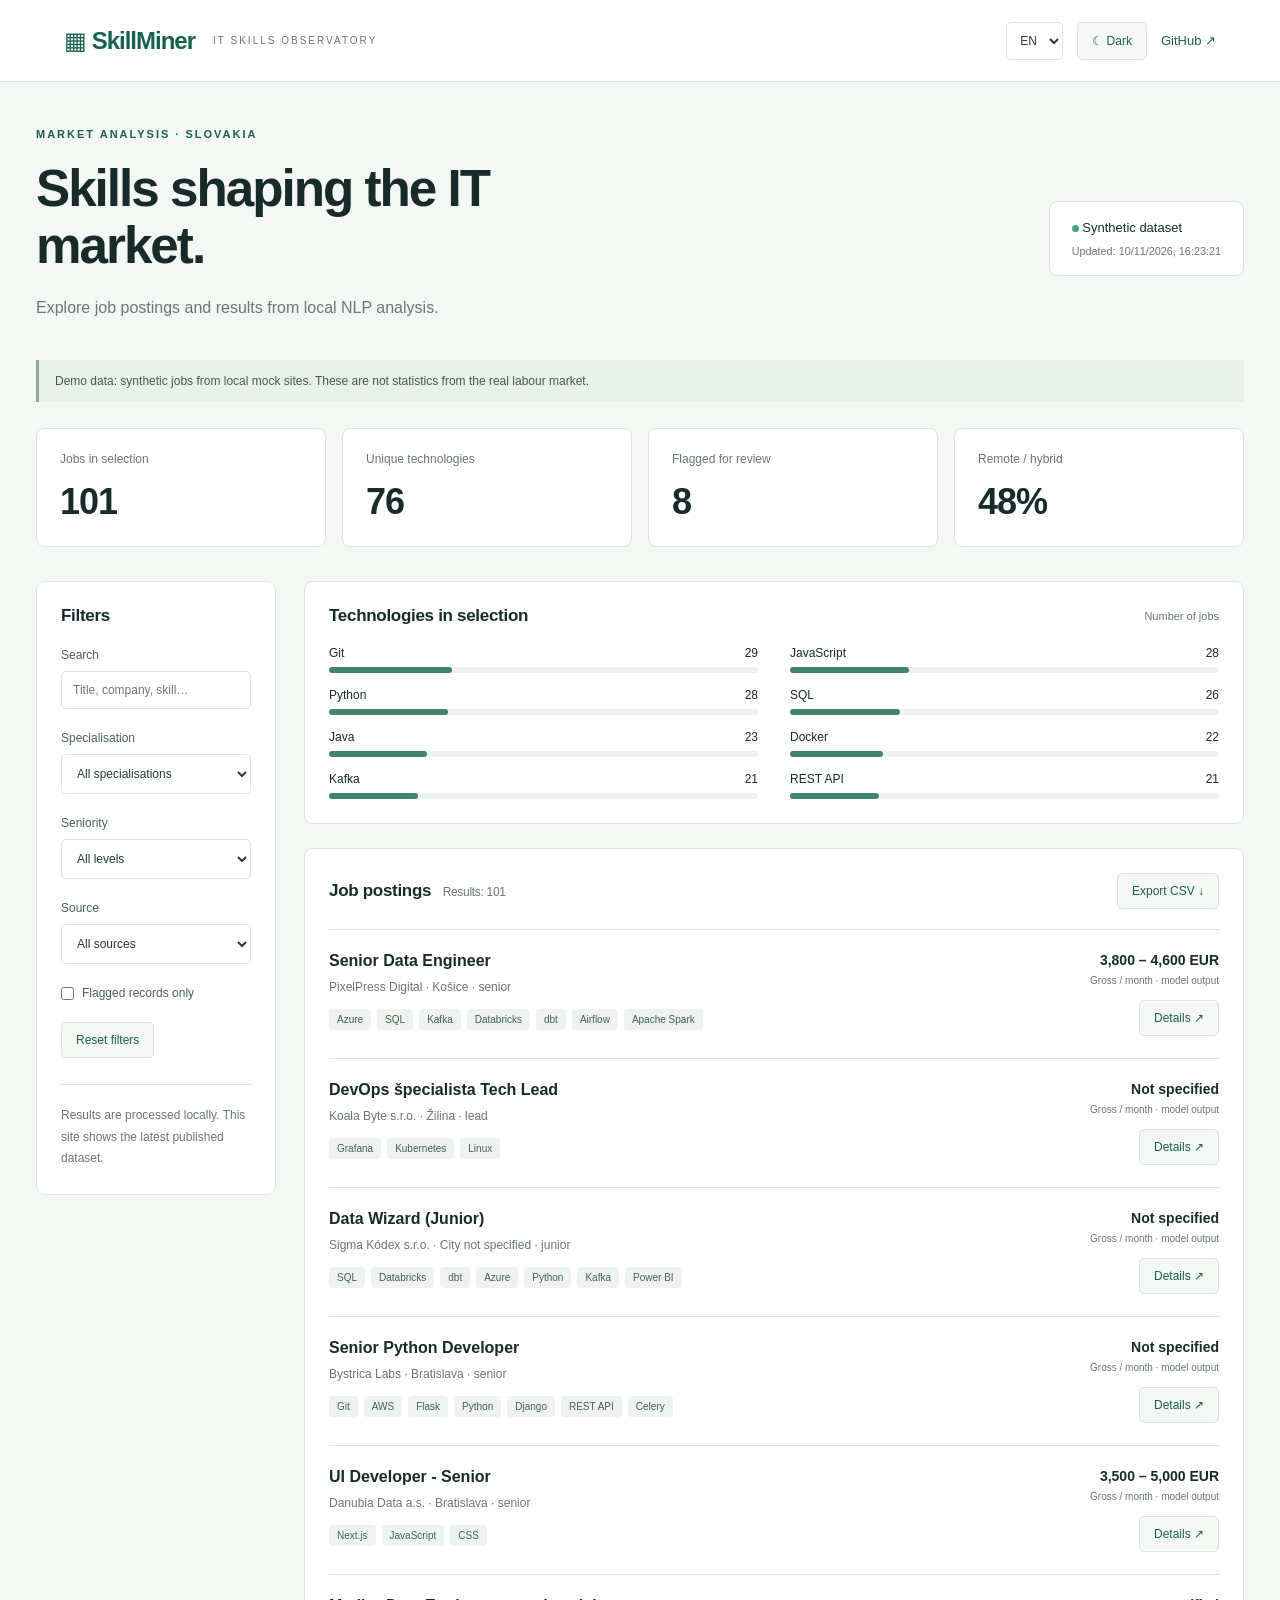
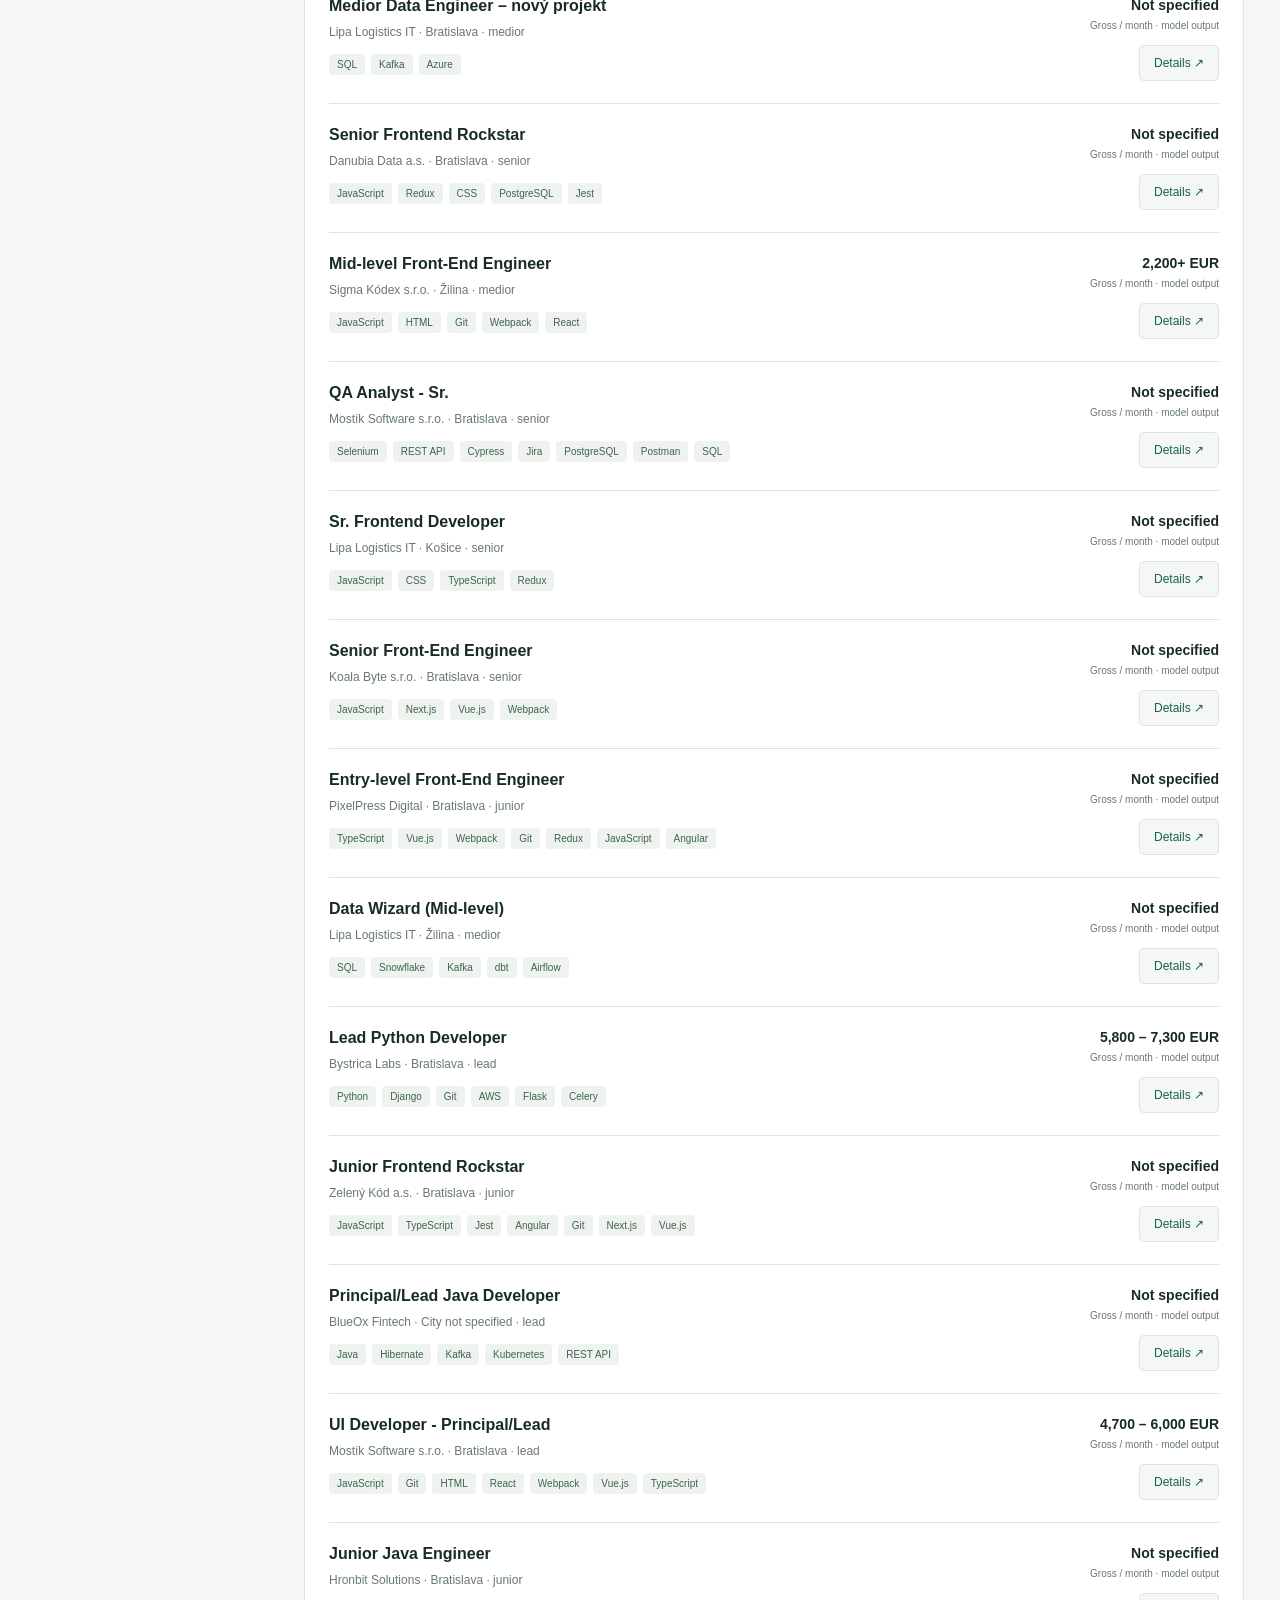
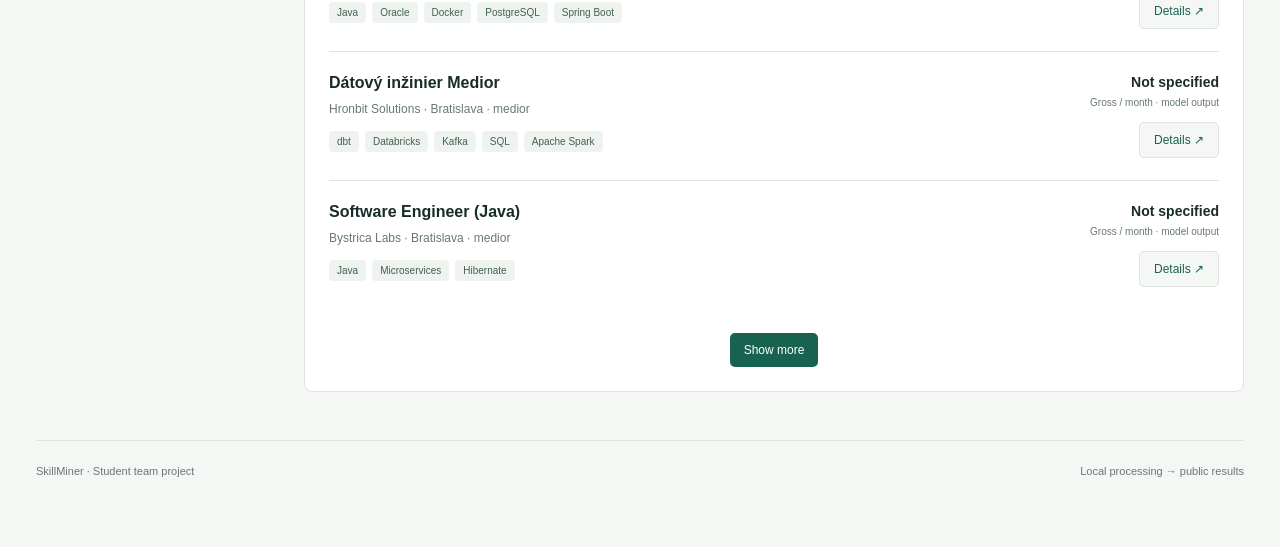
==== frontend/index.html @ 7f929994 "Add Slovak, English and Ukrainian UI, light/dark themes and English README" ====
<!doctype html><html lang="uk"><head><meta charset="utf-8"><meta name="viewport" content="width=device-width,initial-scale=1"><title>SkillMiner — огляд вакансій</title><script>try{const theme=localStorage.getItem('skillminer-theme');document.documentElement.dataset.theme=theme==='dark'||theme==='light'?theme:(matchMedia('(prefers-color-scheme: dark)').matches?'dark':'light');}catch{document.documentElement.dataset.theme=matchMedia('(prefers-color-scheme: dark)').matches?'dark':'light';}</script><link rel="stylesheet" href="style.css"></head><body>
<header><a class="brand" href="./">▦ SkillMiner</a><span>IT SKILLS OBSERVATORY</span><div class="toolbar"><label class="language-control"><span class="sr-only" data-i18n="language">Мова</span><select id="language"><option value="sk">SK</option><option value="en">EN</option><option value="uk">UA</option></select></label><button id="theme" class="secondary" type="button"></button><a href="https://github.com/Merl1nnnn/Timovy-Projekt">GitHub ↗</a></div></header>
<main><div class="eyebrow" data-i18n="eyebrow"></div><section class="intro"><div><h1 data-i18n="hero"></h1><p data-i18n="intro"></p></div><div class="stamp"><span class="dot"></span> <span id="dataset">Завантаження даних…</span><small id="updated"></small></div></section>
<div class="notice" id="notice">Демонстраційні дані: синтетичні вакансії з локальних мок-сайтів. Це не статистика реального ринку праці.</div>
<section class="metrics" aria-label="Показники" data-i18n-aria="metrics"><article><span data-i18n="count">Вакансії у вибірці</span><strong id="count">—</strong></article><article><span data-i18n="skills">Унікальні технології</span><strong id="skills">—</strong></article><article><span data-i18n="review">Позначено для перевірки</span><strong id="review">—</strong></article><article><span data-i18n="remote">Дистанційно / гібрид</span><strong id="remote">—</strong></article></section>
<section class="workspace"><aside><h2 data-i18n="filters">Фільтри</h2><label><span data-i18n="search">Пошук</span><input id="search" type="search" placeholder="Назва, компанія, навичка…" data-i18n-placeholder="searchPlaceholder"></label><label><span data-i18n="specialization">Спеціалізація</span><select id="specialization"><option value="" data-i18n="allSpecializations">Усі спеціалізації</option></select></label><label><span data-i18n="seniority">Рівень</span><select id="seniority"><option value="" data-i18n="allLevels">Усі рівні</option></select></label><label><span data-i18n="site">Джерело</span><select id="site"><option value="" data-i18n="allSources">Усі джерела</option></select></label><label class="check"><input id="doubtful" type="checkbox"> <span data-i18n="doubtful">Лише сумнівні</span></label><button id="reset" class="secondary" data-i18n="reset">Скинути фільтри</button><div class="aside-note" data-i18n="asideNote">Результати обробляються локально. На сайті показано останній опублікований набір.</div></aside><div><section class="ranking"><div class="section-title"><h2 data-i18n="technologiesSample">Технології у вибірці</h2><span data-i18n="jobCount">Кількість вакансій</span></div><div id="bars"></div></section><section class="postings"><div class="section-title"><h2><span data-i18n="postings">Вакансії</span> <span id="shown"></span></h2><button id="export" class="secondary" data-i18n="export">Експорт CSV ↓</button></div><div id="status" role="status"></div><div id="jobs"></div><button id="more" data-i18n="more" hidden>Показати ще</button></section></div></section>
<footer><span data-i18n="footer"></span><span data-i18n="pipeline"></span></footer></main>
<dialog id="detail"><button id="close" aria-label="Закрити" data-i18n-aria="close">✕</button><div id="detail-content"></div></dialog><script src="i18n.js" defer></script><script src="app.js" defer></script></body></html>
---- frontend/style.css ----
:root{font-family:Inter,Arial,sans-serif;font-synthesis:none;--button-ink:#fff;--ink:#172c2a;--page:#f5f7f5;--surface:#fff;--green:#17634f;--muted:#687875;--line:#dce4df;--label:#4d625c;--input:#243d34;--notice:#e9f0ea;--notice-ink:#405e49;--notice-line:#86ac90;--track:#eef2ef;--bar:#41846c;--tag:#eef3ef;--tag-ink:#416250;--flag:#fff2d8;--flag-ink:#896321;color:var(--ink);background:var(--page);color-scheme:light}
:root[data-theme="dark"]{--button-ink:#10291e;--ink:#e4eeea;--page:#101a18;--surface:#192723;--green:#8dd8b9;--muted:#a1b5ac;--line:#34483f;--label:#b8cbc1;--input:#e4eeea;--notice:#20372c;--notice-ink:#bfdfc9;--notice-line:#6ca482;--track:#293e34;--bar:#73b898;--tag:#293f34;--tag-ink:#c1dfcc;--flag:#48391e;--flag-ink:#f5d38a;color-scheme:dark}*{box-sizing:border-box}body{margin:0}header{height:82px;border-bottom:1px solid var(--line);display:flex;align-items:center;gap:40px;padding:0 max(5vw,24px);background:var(--surface)}a{color:var(--green)}header a{text-decoration:none}.toolbar{margin-left:auto;display:flex;align-items:center;gap:14px}.toolbar a{font-size:13px;white-space:nowrap}.language-control{margin:0}.language-control select{margin:0;width:auto;padding:9px;min-height:38px}.toolbar button{min-height:38px;white-space:nowrap}.sr-only{position:absolute;width:1px;height:1px;padding:0;margin:-1px;overflow:hidden;clip:rect(0,0,0,0);white-space:nowrap;border:0}header>span{font-size:10px;letter-spacing:2px;color:var(--muted)}.brand{font-size:24px;font-weight:800;letter-spacing:-1px}main{max-width:1320px;padding:46px 36px;margin:auto}.eyebrow{font-size:11px;letter-spacing:2px;color:var(--green);font-weight:700}.intro{display:flex;justify-content:space-between;gap:28px;align-items:center}h1{font-size:clamp(34px,4vw,52px);line-height:1.12;letter-spacing:-2px;margin:20px 0}p{color:var(--muted);line-height:1.6}.stamp{font-size:13px;background:var(--surface);border:1px solid var(--line);padding:18px 22px;border-radius:8px;max-width:300px}.stamp small{display:block;color:var(--muted);margin-top:10px}.dot{display:inline-block;width:7px;height:7px;background:#49a17c;border-radius:50%}.notice{font-size:12px;background:var(--notice);padding:12px 16px;border-left:3px solid var(--notice-line);margin:24px 0;color:var(--notice-ink);line-height:1.5}.metrics{display:grid;grid-template-columns:repeat(4,1fr);gap:16px;margin:26px 0 34px}.metrics article{background:var(--surface);padding:23px;border:1px solid var(--line);border-radius:8px}.metrics span{display:block;font-size:12px;color:var(--muted)}.metrics strong{display:block;font-size:36px;font-weight:600;margin-top:15px;letter-spacing:-1px}.workspace{display:grid;grid-template-columns:240px 1fr;gap:28px}aside,.ranking,.postings{border:1px solid var(--line);border-radius:8px;background:var(--surface);padding:24px}aside{align-self:start;position:sticky;top:20px}h2{font-size:17px;letter-spacing:-.3px;margin:0 0 20px}label{display:block;font-size:12px;margin:22px 0;color:var(--label)}input,select{width:100%;font:inherit;padding:11px;border:1px solid var(--line);border-radius:5px;margin-top:9px;background:var(--surface);color:var(--input)}.check{display:flex;align-items:center;gap:8px}.check input{width:auto;margin:0}.aside-note{border-top:1px solid var(--line);margin-top:26px;padding-top:20px;font-size:12px;line-height:1.8;color:var(--muted)}button{font:inherit;cursor:pointer;border:0;border-radius:5px;background:var(--green);color:var(--button-ink);padding:10px 14px;font-size:12px}button:hover{filter:brightness(.92)}button:focus-visible,a:focus-visible,input:focus-visible,select:focus-visible{outline:3px solid #75bbaa;outline-offset:3px}.secondary{background:var(--page);color:var(--green);border:1px solid var(--line)}.section-title{display:flex;justify-content:space-between;align-items:center;gap:12px;margin-bottom:20px}.section-title h2{margin:0}.section-title>span{font-size:11px;color:var(--muted)}#bars{display:grid;grid-template-columns:1fr 1fr;gap:15px 32px}.bar-label{display:flex;justify-content:space-between;font-size:12px;margin-bottom:7px}.track{height:6px;background:var(--track);border-radius:3px}.fill{height:100%;background:var(--bar);border-radius:3px}.postings{margin-top:24px}#shown{font-size:12px;font-weight:400;color:var(--muted);margin-left:7px}.job{padding:22px 0;border-top:1px solid var(--line);display:grid;grid-template-columns:1fr auto;gap:14px}.job h3{font-size:16px;margin:0 0 8px}.job p{font-size:12px;margin:0 0 12px}.tags{display:flex;flex-wrap:wrap;gap:6px}.tag{background:var(--tag);padding:5px 8px;font-size:10px;border-radius:4px;color:var(--tag-ink)}.flag{background:var(--flag);color:var(--flag-ink)}.salary{font-size:14px;font-weight:600;text-align:right}.salary small{display:block;font-weight:400;font-size:10px;color:var(--muted);margin-top:7px}.job button{margin-top:14px;float:right}#status{font-size:13px;color:var(--muted)}#more{display:block;margin:24px auto 0}#more[hidden]{display:none}footer{display:flex;justify-content:space-between;margin-top:48px;font-size:11px;color:var(--muted);border-top:1px solid var(--line);padding:24px 0}dialog{border:1px solid var(--line);border-radius:12px;max-width:650px;width:calc(100% - 32px);padding:30px;color:var(--ink)}dialog::backdrop{background:#102c2666}#close{float:right;background:var(--tag);color:var(--ink)}dialog h2{font-size:24px;line-height:1.3;margin-right:35px}dialog h3{font-size:14px;margin-top:26px}dialog li{font-size:13px;line-height:1.8}dialog p{font-size:13px}dialog .tags{margin-top:12px}@media(max-width:850px){main{padding:28px 18px}.workspace{grid-template-columns:1fr}aside{position:static;display:grid;grid-template-columns:1fr 1fr;gap:12px}aside h2{grid-column:1/-1}label{margin:0}.aside-note{grid-column:1/-1}.metrics{grid-template-columns:1fr 1fr}.intro{align-items:start;flex-direction:column}header>span{display:none}#bars{grid-template-columns:1fr}footer{gap:20px;flex-direction:column}}@media(max-width:450px){.job{grid-template-columns:1fr}.salary{text-align:left}.job button{float:none}.metrics article{padding:16px}aside{grid-template-columns:1fr}.section-title{align-items:start}h1{letter-spacing:-1px}}

h1{max-width:590px}header{gap:18px}dialog{background:var(--surface)}.brand{white-space:nowrap}@media(max-width:450px){header{height:auto;min-height:82px;flex-wrap:wrap;padding:18px;gap:14px}.toolbar{gap:9px}.toolbar a{font-size:11px}.toolbar button{padding:9px}.brand{font-size:21px}}@media(max-width:350px){.toolbar{margin-left:0;width:100%;justify-content:space-between}}
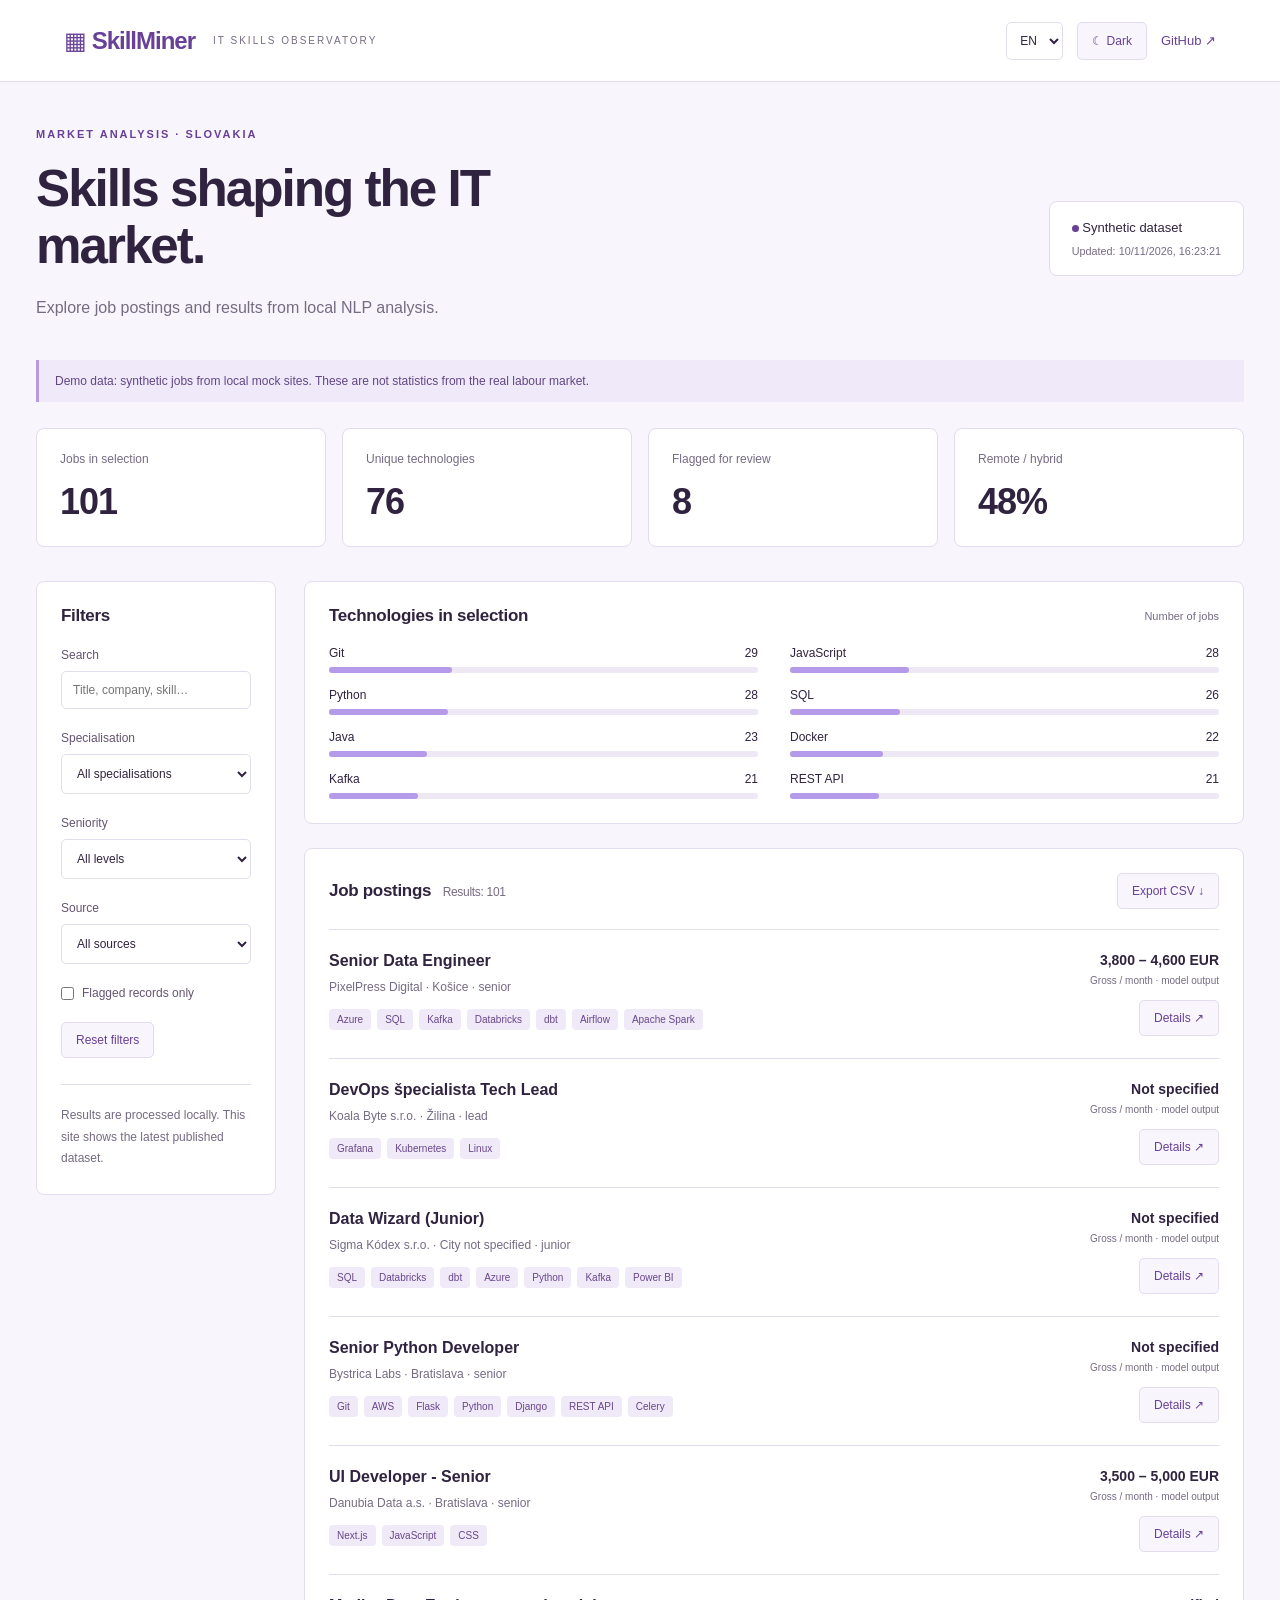
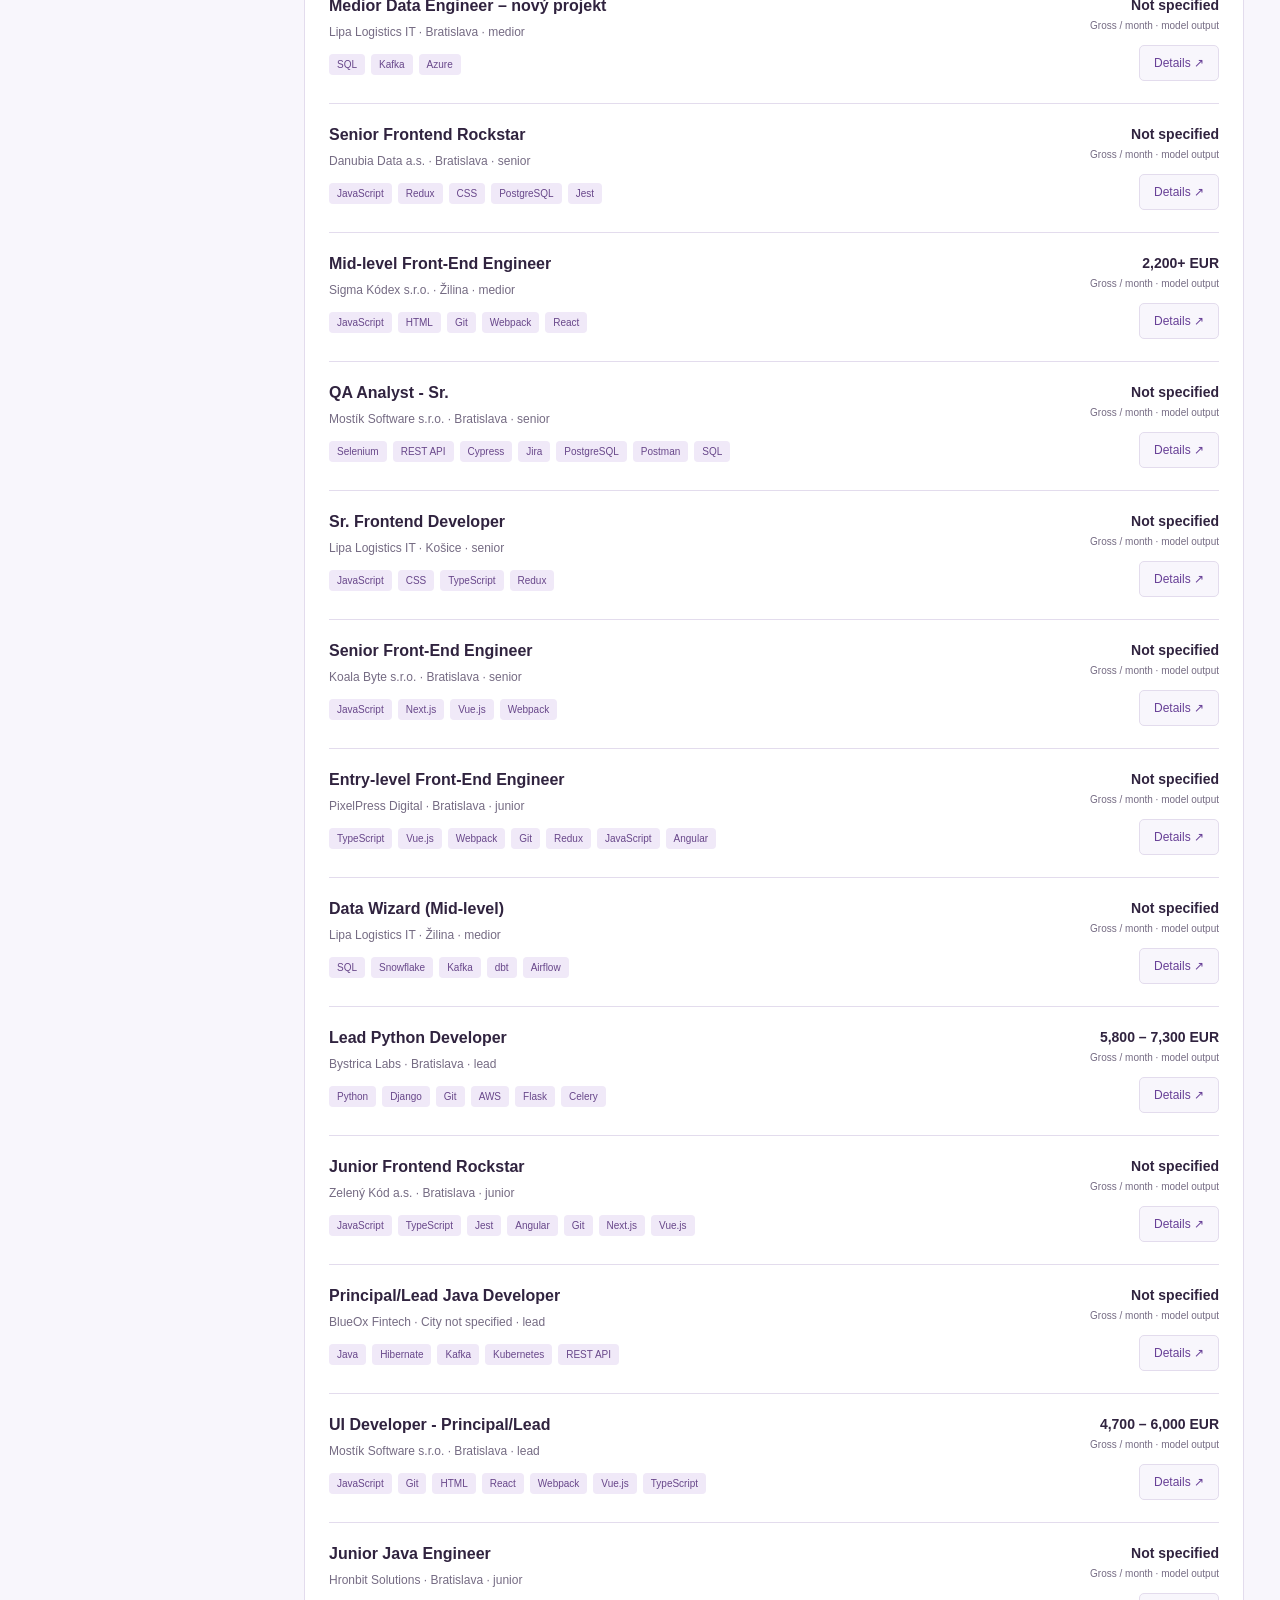
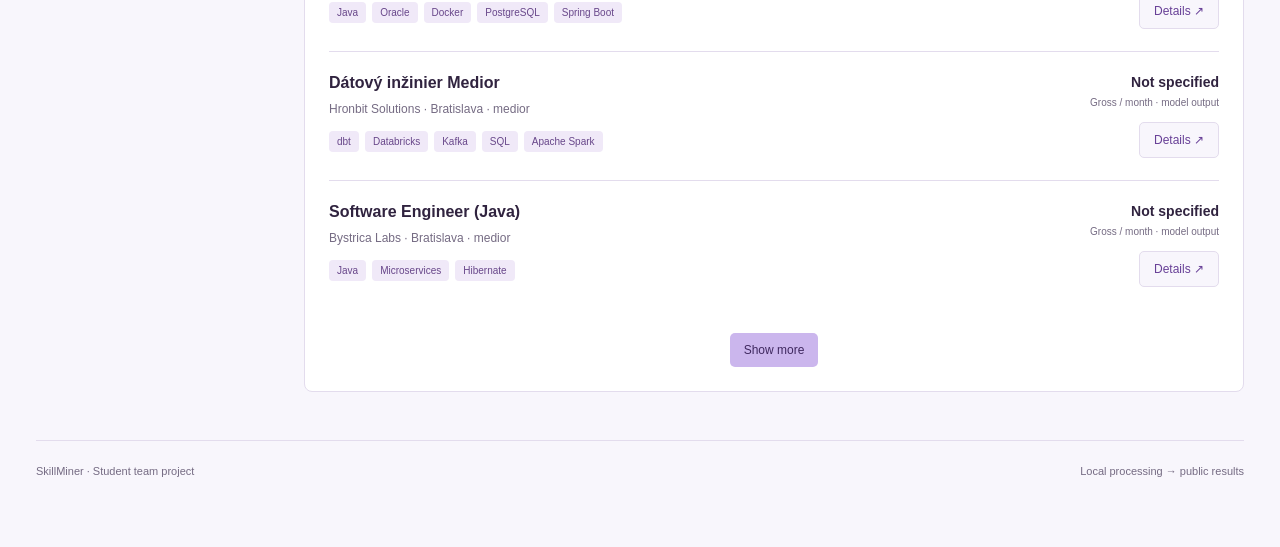
==== commit 9d6cf3d6: "Replace green styling with lavender and deep purple themes" ====
--- a/frontend/index.html
+++ b/frontend/index.html
@@ -1,8 +1,8 @@
-<!doctype html><html lang="uk"><head><meta charset="utf-8"><meta name="viewport" content="width=device-width,initial-scale=1"><title>SkillMiner — огляд вакансій</title><script>try{const theme=localStorage.getItem('skillminer-theme');document.documentElement.dataset.theme=theme==='dark'||theme==='light'?theme:(matchMedia('(prefers-color-scheme: dark)').matches?'dark':'light');}catch{document.documentElement.dataset.theme=matchMedia('(prefers-color-scheme: dark)').matches?'dark':'light';}</script><link rel="stylesheet" href="style.css"></head><body>
+<!doctype html><html lang="uk"><head><meta charset="utf-8"><meta name="viewport" content="width=device-width,initial-scale=1"><title>SkillMiner — огляд вакансій</title><script>try{const theme=localStorage.getItem('skillminer-theme');document.documentElement.dataset.theme=theme==='dark'||theme==='light'?theme:(matchMedia('(prefers-color-scheme: dark)').matches?'dark':'light');}catch{document.documentElement.dataset.theme=matchMedia('(prefers-color-scheme: dark)').matches?'dark':'light';}</script><link rel="stylesheet" href="style.css?v=3"></head><body>
 <header><a class="brand" href="./">▦ SkillMiner</a><span>IT SKILLS OBSERVATORY</span><div class="toolbar"><label class="language-control"><span class="sr-only" data-i18n="language">Мова</span><select id="language"><option value="sk">SK</option><option value="en">EN</option><option value="uk">UA</option></select></label><button id="theme" class="secondary" type="button"></button><a href="https://github.com/Merl1nnnn/Timovy-Projekt">GitHub ↗</a></div></header>
 <main><div class="eyebrow" data-i18n="eyebrow"></div><section class="intro"><div><h1 data-i18n="hero"></h1><p data-i18n="intro"></p></div><div class="stamp"><span class="dot"></span> <span id="dataset">Завантаження даних…</span><small id="updated"></small></div></section>
 <div class="notice" id="notice">Демонстраційні дані: синтетичні вакансії з локальних мок-сайтів. Це не статистика реального ринку праці.</div>
 <section class="metrics" aria-label="Показники" data-i18n-aria="metrics"><article><span data-i18n="count">Вакансії у вибірці</span><strong id="count">—</strong></article><article><span data-i18n="skills">Унікальні технології</span><strong id="skills">—</strong></article><article><span data-i18n="review">Позначено для перевірки</span><strong id="review">—</strong></article><article><span data-i18n="remote">Дистанційно / гібрид</span><strong id="remote">—</strong></article></section>
 <section class="workspace"><aside><h2 data-i18n="filters">Фільтри</h2><label><span data-i18n="search">Пошук</span><input id="search" type="search" placeholder="Назва, компанія, навичка…" data-i18n-placeholder="searchPlaceholder"></label><label><span data-i18n="specialization">Спеціалізація</span><select id="specialization"><option value="" data-i18n="allSpecializations">Усі спеціалізації</option></select></label><label><span data-i18n="seniority">Рівень</span><select id="seniority"><option value="" data-i18n="allLevels">Усі рівні</option></select></label><label><span data-i18n="site">Джерело</span><select id="site"><option value="" data-i18n="allSources">Усі джерела</option></select></label><label class="check"><input id="doubtful" type="checkbox"> <span data-i18n="doubtful">Лише сумнівні</span></label><button id="reset" class="secondary" data-i18n="reset">Скинути фільтри</button><div class="aside-note" data-i18n="asideNote">Результати обробляються локально. На сайті показано останній опублікований набір.</div></aside><div><section class="ranking"><div class="section-title"><h2 data-i18n="technologiesSample">Технології у вибірці</h2><span data-i18n="jobCount">Кількість вакансій</span></div><div id="bars"></div></section><section class="postings"><div class="section-title"><h2><span data-i18n="postings">Вакансії</span> <span id="shown"></span></h2><button id="export" class="secondary" data-i18n="export">Експорт CSV ↓</button></div><div id="status" role="status"></div><div id="jobs"></div><button id="more" data-i18n="more" hidden>Показати ще</button></section></div></section>
 <footer><span data-i18n="footer"></span><span data-i18n="pipeline"></span></footer></main>
-<dialog id="detail"><button id="close" aria-label="Закрити" data-i18n-aria="close">✕</button><div id="detail-content"></div></dialog><script src="i18n.js" defer></script><script src="app.js" defer></script></body></html>
+<dialog id="detail"><button id="close" aria-label="Закрити" data-i18n-aria="close">✕</button><div id="detail-content"></div></dialog><script src="i18n.js?v=2" defer></script><script src="app.js?v=2" defer></script></body></html>
--- a/frontend/style.css
+++ b/frontend/style.css
@@ -1,4 +1,4 @@
-:root{font-family:Inter,Arial,sans-serif;font-synthesis:none;--button-ink:#fff;--ink:#172c2a;--page:#f5f7f5;--surface:#fff;--green:#17634f;--muted:#687875;--line:#dce4df;--label:#4d625c;--input:#243d34;--notice:#e9f0ea;--notice-ink:#405e49;--notice-line:#86ac90;--track:#eef2ef;--bar:#41846c;--tag:#eef3ef;--tag-ink:#416250;--flag:#fff2d8;--flag-ink:#896321;color:var(--ink);background:var(--page);color-scheme:light}
-:root[data-theme="dark"]{--button-ink:#10291e;--ink:#e4eeea;--page:#101a18;--surface:#192723;--green:#8dd8b9;--muted:#a1b5ac;--line:#34483f;--label:#b8cbc1;--input:#e4eeea;--notice:#20372c;--notice-ink:#bfdfc9;--notice-line:#6ca482;--track:#293e34;--bar:#73b898;--tag:#293f34;--tag-ink:#c1dfcc;--flag:#48391e;--flag-ink:#f5d38a;color-scheme:dark}*{box-sizing:border-box}body{margin:0}header{height:82px;border-bottom:1px solid var(--line);display:flex;align-items:center;gap:40px;padding:0 max(5vw,24px);background:var(--surface)}a{color:var(--green)}header a{text-decoration:none}.toolbar{margin-left:auto;display:flex;align-items:center;gap:14px}.toolbar a{font-size:13px;white-space:nowrap}.language-control{margin:0}.language-control select{margin:0;width:auto;padding:9px;min-height:38px}.toolbar button{min-height:38px;white-space:nowrap}.sr-only{position:absolute;width:1px;height:1px;padding:0;margin:-1px;overflow:hidden;clip:rect(0,0,0,0);white-space:nowrap;border:0}header>span{font-size:10px;letter-spacing:2px;color:var(--muted)}.brand{font-size:24px;font-weight:800;letter-spacing:-1px}main{max-width:1320px;padding:46px 36px;margin:auto}.eyebrow{font-size:11px;letter-spacing:2px;color:var(--green);font-weight:700}.intro{display:flex;justify-content:space-between;gap:28px;align-items:center}h1{font-size:clamp(34px,4vw,52px);line-height:1.12;letter-spacing:-2px;margin:20px 0}p{color:var(--muted);line-height:1.6}.stamp{font-size:13px;background:var(--surface);border:1px solid var(--line);padding:18px 22px;border-radius:8px;max-width:300px}.stamp small{display:block;color:var(--muted);margin-top:10px}.dot{display:inline-block;width:7px;height:7px;background:#49a17c;border-radius:50%}.notice{font-size:12px;background:var(--notice);padding:12px 16px;border-left:3px solid var(--notice-line);margin:24px 0;color:var(--notice-ink);line-height:1.5}.metrics{display:grid;grid-template-columns:repeat(4,1fr);gap:16px;margin:26px 0 34px}.metrics article{background:var(--surface);padding:23px;border:1px solid var(--line);border-radius:8px}.metrics span{display:block;font-size:12px;color:var(--muted)}.metrics strong{display:block;font-size:36px;font-weight:600;margin-top:15px;letter-spacing:-1px}.workspace{display:grid;grid-template-columns:240px 1fr;gap:28px}aside,.ranking,.postings{border:1px solid var(--line);border-radius:8px;background:var(--surface);padding:24px}aside{align-self:start;position:sticky;top:20px}h2{font-size:17px;letter-spacing:-.3px;margin:0 0 20px}label{display:block;font-size:12px;margin:22px 0;color:var(--label)}input,select{width:100%;font:inherit;padding:11px;border:1px solid var(--line);border-radius:5px;margin-top:9px;background:var(--surface);color:var(--input)}.check{display:flex;align-items:center;gap:8px}.check input{width:auto;margin:0}.aside-note{border-top:1px solid var(--line);margin-top:26px;padding-top:20px;font-size:12px;line-height:1.8;color:var(--muted)}button{font:inherit;cursor:pointer;border:0;border-radius:5px;background:var(--green);color:var(--button-ink);padding:10px 14px;font-size:12px}button:hover{filter:brightness(.92)}button:focus-visible,a:focus-visible,input:focus-visible,select:focus-visible{outline:3px solid #75bbaa;outline-offset:3px}.secondary{background:var(--page);color:var(--green);border:1px solid var(--line)}.section-title{display:flex;justify-content:space-between;align-items:center;gap:12px;margin-bottom:20px}.section-title h2{margin:0}.section-title>span{font-size:11px;color:var(--muted)}#bars{display:grid;grid-template-columns:1fr 1fr;gap:15px 32px}.bar-label{display:flex;justify-content:space-between;font-size:12px;margin-bottom:7px}.track{height:6px;background:var(--track);border-radius:3px}.fill{height:100%;background:var(--bar);border-radius:3px}.postings{margin-top:24px}#shown{font-size:12px;font-weight:400;color:var(--muted);margin-left:7px}.job{padding:22px 0;border-top:1px solid var(--line);display:grid;grid-template-columns:1fr auto;gap:14px}.job h3{font-size:16px;margin:0 0 8px}.job p{font-size:12px;margin:0 0 12px}.tags{display:flex;flex-wrap:wrap;gap:6px}.tag{background:var(--tag);padding:5px 8px;font-size:10px;border-radius:4px;color:var(--tag-ink)}.flag{background:var(--flag);color:var(--flag-ink)}.salary{font-size:14px;font-weight:600;text-align:right}.salary small{display:block;font-weight:400;font-size:10px;color:var(--muted);margin-top:7px}.job button{margin-top:14px;float:right}#status{font-size:13px;color:var(--muted)}#more{display:block;margin:24px auto 0}#more[hidden]{display:none}footer{display:flex;justify-content:space-between;margin-top:48px;font-size:11px;color:var(--muted);border-top:1px solid var(--line);padding:24px 0}dialog{border:1px solid var(--line);border-radius:12px;max-width:650px;width:calc(100% - 32px);padding:30px;color:var(--ink)}dialog::backdrop{background:#102c2666}#close{float:right;background:var(--tag);color:var(--ink)}dialog h2{font-size:24px;line-height:1.3;margin-right:35px}dialog h3{font-size:14px;margin-top:26px}dialog li{font-size:13px;line-height:1.8}dialog p{font-size:13px}dialog .tags{margin-top:12px}@media(max-width:850px){main{padding:28px 18px}.workspace{grid-template-columns:1fr}aside{position:static;display:grid;grid-template-columns:1fr 1fr;gap:12px}aside h2{grid-column:1/-1}label{margin:0}.aside-note{grid-column:1/-1}.metrics{grid-template-columns:1fr 1fr}.intro{align-items:start;flex-direction:column}header>span{display:none}#bars{grid-template-columns:1fr}footer{gap:20px;flex-direction:column}}@media(max-width:450px){.job{grid-template-columns:1fr}.salary{text-align:left}.job button{float:none}.metrics article{padding:16px}aside{grid-template-columns:1fr}.section-title{align-items:start}h1{letter-spacing:-1px}}
+:root{font-family:Inter,Arial,sans-serif;font-synthesis:none;--button-ink:#3f285f;--ink:#30233f;--page:#f8f6fc;--surface:#fff;--accent:#cbb6ed;--accent-ink:#684097;--muted:#756b83;--line:#e3dced;--label:#655472;--input:#30233f;--notice:#efe9fa;--notice-ink:#624784;--notice-line:#b89bdc;--track:#eee8f5;--bar:#b49ae8;--tag:#f0e9f8;--tag-ink:#68478a;--flag:#fff2d8;--flag-ink:#896321;--focus:#9b76cd;color:var(--ink);background:var(--page);color-scheme:light}
+:root[data-theme="dark"]{--button-ink:#fff;--ink:#eee6fa;--page:#13101b;--surface:#20192c;--accent:#623a94;--accent-ink:#c6abea;--muted:#b6a8c7;--line:#42344f;--label:#cdbbdf;--input:#eee6fa;--notice:#30203f;--notice-ink:#d8c2ee;--notice-line:#8053ad;--track:#352641;--bar:#8550bd;--tag:#352443;--tag-ink:#d9c0ef;--flag:#48391e;--flag-ink:#f5d38a;--focus:#b499df;color-scheme:dark}*{box-sizing:border-box}body{margin:0}header{height:82px;border-bottom:1px solid var(--line);display:flex;align-items:center;gap:40px;padding:0 max(5vw,24px);background:var(--surface)}a{color:var(--accent-ink)}header a{text-decoration:none}.toolbar{margin-left:auto;display:flex;align-items:center;gap:14px}.toolbar a{font-size:13px;white-space:nowrap}.language-control{margin:0}.language-control select{margin:0;width:auto;padding:9px;min-height:38px}.toolbar button{min-height:38px;white-space:nowrap}.sr-only{position:absolute;width:1px;height:1px;padding:0;margin:-1px;overflow:hidden;clip:rect(0,0,0,0);white-space:nowrap;border:0}header>span{font-size:10px;letter-spacing:2px;color:var(--muted)}.brand{font-size:24px;font-weight:800;letter-spacing:-1px}main{max-width:1320px;padding:46px 36px;margin:auto}.eyebrow{font-size:11px;letter-spacing:2px;color:var(--accent-ink);font-weight:700}.intro{display:flex;justify-content:space-between;gap:28px;align-items:center}h1{font-size:clamp(34px,4vw,52px);line-height:1.12;letter-spacing:-2px;margin:20px 0}p{color:var(--muted);line-height:1.6}.stamp{font-size:13px;background:var(--surface);border:1px solid var(--line);padding:18px 22px;border-radius:8px;max-width:300px}.stamp small{display:block;color:var(--muted);margin-top:10px}.dot{display:inline-block;width:7px;height:7px;background:var(--accent-ink);border-radius:50%}.notice{font-size:12px;background:var(--notice);padding:12px 16px;border-left:3px solid var(--notice-line);margin:24px 0;color:var(--notice-ink);line-height:1.5}.metrics{display:grid;grid-template-columns:repeat(4,1fr);gap:16px;margin:26px 0 34px}.metrics article{background:var(--surface);padding:23px;border:1px solid var(--line);border-radius:8px}.metrics span{display:block;font-size:12px;color:var(--muted)}.metrics strong{display:block;font-size:36px;font-weight:600;margin-top:15px;letter-spacing:-1px}.workspace{display:grid;grid-template-columns:240px 1fr;gap:28px}aside,.ranking,.postings{border:1px solid var(--line);border-radius:8px;background:var(--surface);padding:24px}aside{align-self:start;position:sticky;top:20px}h2{font-size:17px;letter-spacing:-.3px;margin:0 0 20px}label{display:block;font-size:12px;margin:22px 0;color:var(--label)}input,select{width:100%;font:inherit;padding:11px;border:1px solid var(--line);border-radius:5px;margin-top:9px;background:var(--surface);color:var(--input)}.check{display:flex;align-items:center;gap:8px}.check input{width:auto;margin:0}.aside-note{border-top:1px solid var(--line);margin-top:26px;padding-top:20px;font-size:12px;line-height:1.8;color:var(--muted)}button{font:inherit;cursor:pointer;border:0;border-radius:5px;background:var(--accent);color:var(--button-ink);padding:10px 14px;font-size:12px}button:hover{filter:brightness(.92)}button:focus-visible,a:focus-visible,input:focus-visible,select:focus-visible{outline:3px solid var(--focus);outline-offset:3px}.secondary{background:var(--page);color:var(--accent-ink);border:1px solid var(--line)}.section-title{display:flex;justify-content:space-between;align-items:center;gap:12px;margin-bottom:20px}.section-title h2{margin:0}.section-title>span{font-size:11px;color:var(--muted)}#bars{display:grid;grid-template-columns:1fr 1fr;gap:15px 32px}.bar-label{display:flex;justify-content:space-between;font-size:12px;margin-bottom:7px}.track{height:6px;background:var(--track);border-radius:3px}.fill{height:100%;background:var(--bar);border-radius:3px}.postings{margin-top:24px}#shown{font-size:12px;font-weight:400;color:var(--muted);margin-left:7px}.job{padding:22px 0;border-top:1px solid var(--line);display:grid;grid-template-columns:1fr auto;gap:14px}.job h3{font-size:16px;margin:0 0 8px}.job p{font-size:12px;margin:0 0 12px}.tags{display:flex;flex-wrap:wrap;gap:6px}.tag{background:var(--tag);padding:5px 8px;font-size:10px;border-radius:4px;color:var(--tag-ink)}.flag{background:var(--flag);color:var(--flag-ink)}.salary{font-size:14px;font-weight:600;text-align:right}.salary small{display:block;font-weight:400;font-size:10px;color:var(--muted);margin-top:7px}.job button{margin-top:14px;float:right}#status{font-size:13px;color:var(--muted)}#more{display:block;margin:24px auto 0}#more[hidden]{display:none}footer{display:flex;justify-content:space-between;margin-top:48px;font-size:11px;color:var(--muted);border-top:1px solid var(--line);padding:24px 0}dialog{border:1px solid var(--line);border-radius:12px;max-width:650px;width:calc(100% - 32px);padding:30px;color:var(--ink)}dialog::backdrop{background:#120b2066}#close{float:right;background:var(--tag);color:var(--ink)}dialog h2{font-size:24px;line-height:1.3;margin-right:35px}dialog h3{font-size:14px;margin-top:26px}dialog li{font-size:13px;line-height:1.8}dialog p{font-size:13px}dialog .tags{margin-top:12px}@media(max-width:850px){main{padding:28px 18px}.workspace{grid-template-columns:1fr}aside{position:static;display:grid;grid-template-columns:1fr 1fr;gap:12px}aside h2{grid-column:1/-1}label{margin:0}.aside-note{grid-column:1/-1}.metrics{grid-template-columns:1fr 1fr}.intro{align-items:start;flex-direction:column}header>span{display:none}#bars{grid-template-columns:1fr}footer{gap:20px;flex-direction:column}}@media(max-width:450px){.job{grid-template-columns:1fr}.salary{text-align:left}.job button{float:none}.metrics article{padding:16px}aside{grid-template-columns:1fr}.section-title{align-items:start}h1{letter-spacing:-1px}}
 
 h1{max-width:590px}header{gap:18px}dialog{background:var(--surface)}.brand{white-space:nowrap}@media(max-width:450px){header{height:auto;min-height:82px;flex-wrap:wrap;padding:18px;gap:14px}.toolbar{gap:9px}.toolbar a{font-size:11px}.toolbar button{padding:9px}.brand{font-size:21px}}@media(max-width:350px){.toolbar{margin-left:0;width:100%;justify-content:space-between}}
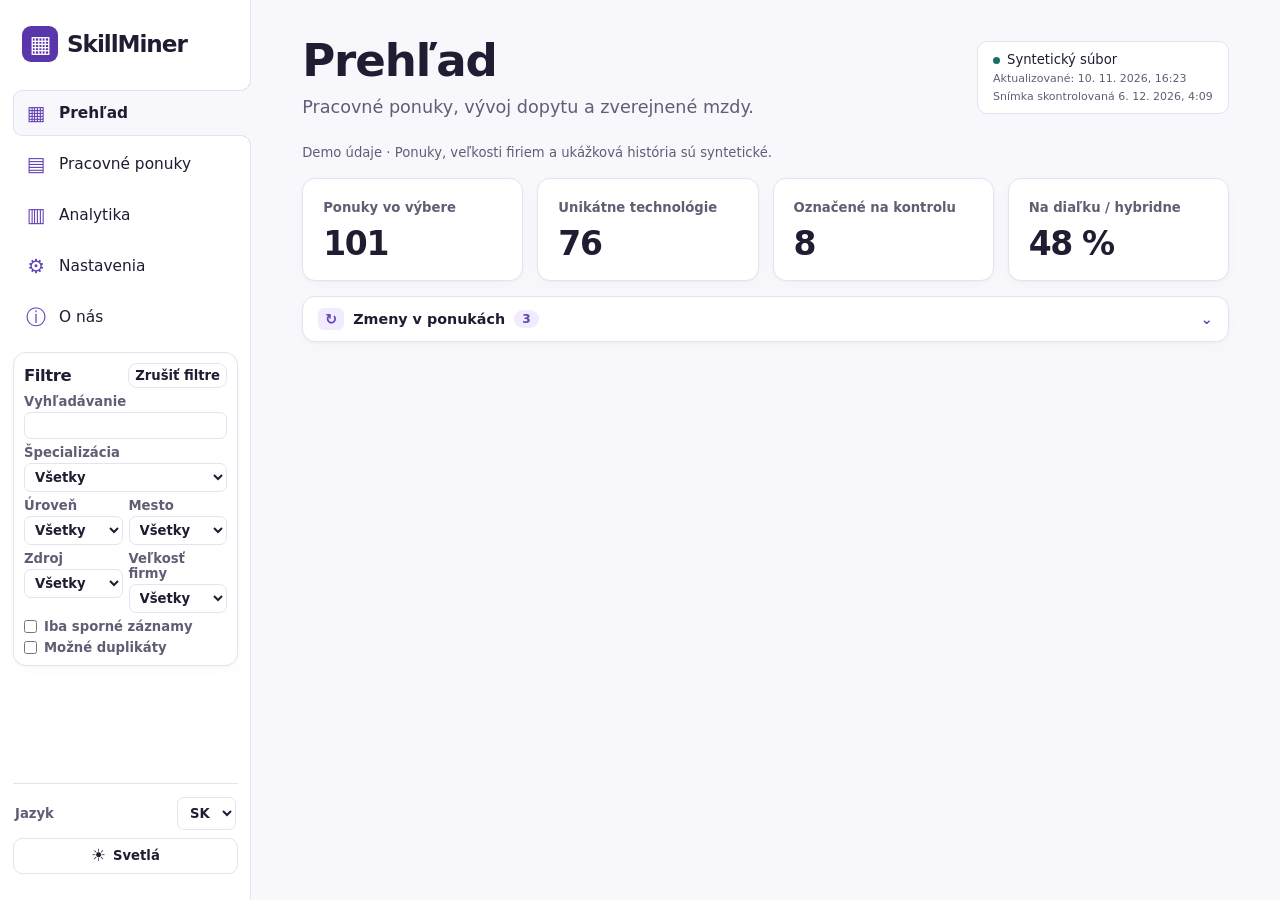
==== commit b3df621b: "Update SkillMiner demo dashboard" ====
--- a/frontend/index.html
+++ b/frontend/index.html
@@ -1,8 +1,194 @@
-<!doctype html><html lang="uk"><head><meta charset="utf-8"><meta name="viewport" content="width=device-width,initial-scale=1"><title>SkillMiner — огляд вакансій</title><script>try{const theme=localStorage.getItem('skillminer-theme');document.documentElement.dataset.theme=theme==='dark'||theme==='light'?theme:(matchMedia('(prefers-color-scheme: dark)').matches?'dark':'light');}catch{document.documentElement.dataset.theme=matchMedia('(prefers-color-scheme: dark)').matches?'dark':'light';}</script><link rel="stylesheet" href="style.css?v=3"></head><body>
-<header><a class="brand" href="./">▦ SkillMiner</a><span>IT SKILLS OBSERVATORY</span><div class="toolbar"><label class="language-control"><span class="sr-only" data-i18n="language">Мова</span><select id="language"><option value="sk">SK</option><option value="en">EN</option><option value="uk">UA</option></select></label><button id="theme" class="secondary" type="button"></button><a href="https://github.com/Merl1nnnn/Timovy-Projekt">GitHub ↗</a></div></header>
-<main><div class="eyebrow" data-i18n="eyebrow"></div><section class="intro"><div><h1 data-i18n="hero"></h1><p data-i18n="intro"></p></div><div class="stamp"><span class="dot"></span> <span id="dataset">Завантаження даних…</span><small id="updated"></small></div></section>
-<div class="notice" id="notice">Демонстраційні дані: синтетичні вакансії з локальних мок-сайтів. Це не статистика реального ринку праці.</div>
-<section class="metrics" aria-label="Показники" data-i18n-aria="metrics"><article><span data-i18n="count">Вакансії у вибірці</span><strong id="count">—</strong></article><article><span data-i18n="skills">Унікальні технології</span><strong id="skills">—</strong></article><article><span data-i18n="review">Позначено для перевірки</span><strong id="review">—</strong></article><article><span data-i18n="remote">Дистанційно / гібрид</span><strong id="remote">—</strong></article></section>
-<section class="workspace"><aside><h2 data-i18n="filters">Фільтри</h2><label><span data-i18n="search">Пошук</span><input id="search" type="search" placeholder="Назва, компанія, навичка…" data-i18n-placeholder="searchPlaceholder"></label><label><span data-i18n="specialization">Спеціалізація</span><select id="specialization"><option value="" data-i18n="allSpecializations">Усі спеціалізації</option></select></label><label><span data-i18n="seniority">Рівень</span><select id="seniority"><option value="" data-i18n="allLevels">Усі рівні</option></select></label><label><span data-i18n="site">Джерело</span><select id="site"><option value="" data-i18n="allSources">Усі джерела</option></select></label><label class="check"><input id="doubtful" type="checkbox"> <span data-i18n="doubtful">Лише сумнівні</span></label><button id="reset" class="secondary" data-i18n="reset">Скинути фільтри</button><div class="aside-note" data-i18n="asideNote">Результати обробляються локально. На сайті показано останній опублікований набір.</div></aside><div><section class="ranking"><div class="section-title"><h2 data-i18n="technologiesSample">Технології у вибірці</h2><span data-i18n="jobCount">Кількість вакансій</span></div><div id="bars"></div></section><section class="postings"><div class="section-title"><h2><span data-i18n="postings">Вакансії</span> <span id="shown"></span></h2><button id="export" class="secondary" data-i18n="export">Експорт CSV ↓</button></div><div id="status" role="status"></div><div id="jobs"></div><button id="more" data-i18n="more" hidden>Показати ще</button></section></div></section>
-<footer><span data-i18n="footer"></span><span data-i18n="pipeline"></span></footer></main>
-<dialog id="detail"><button id="close" aria-label="Закрити" data-i18n-aria="close">✕</button><div id="detail-content"></div></dialog><script src="i18n.js?v=2" defer></script><script src="app.js?v=2" defer></script></body></html>
+<!doctype html>
+<html lang="sk" data-theme="original" data-mode="light">
+<head>
+  <meta charset="utf-8">
+  <meta name="viewport" content="width=device-width, initial-scale=1">
+  <title>SkillMiner</title>
+  <script>
+    try {
+      const theme = localStorage.getItem('skillminer-theme');
+      if (['original', 'classic', 'zive', 'tuke', 'nik'].includes(theme)) {
+        document.documentElement.dataset.theme = theme;
+      }
+      const mode = localStorage.getItem('skillminer-mode');
+      document.documentElement.dataset.mode = (mode === 'light' || mode === 'dark')
+        ? mode : (theme === 'zive' || theme === 'dark' ? 'dark' : 'light');
+    } catch {}
+  </script>
+  <link rel="stylesheet" href="style.css?v=8">
+  <script src="i18n.js?v=4" defer></script>
+  <script src="interface-i18n.js?v=3" defer></script>
+  <script src="jobs-model.js?v=1" defer></script>
+  <script src="app.js?v=7" defer></script>
+</head>
+<body>
+  <div class="app-shell">
+    <aside class="sidebar" id="sidebar">
+      <a class="brand" href="#/overview" aria-label="SkillMiner"><span class="brand-icon" aria-hidden="true">▦</span><span class="brand-name">SkillMiner</span></a>
+      <button id="menu-toggle" class="menu-toggle" type="button" aria-expanded="false" aria-controls="app-nav" data-i18n-aria="toggleMenu">☰</button>
+      <div class="sidebar-scroll">
+        <nav class="sidebar-nav" id="app-nav" data-i18n-aria="navigation">
+          <a href="#/overview" data-route="overview" data-i18n-aria="overview"><span aria-hidden="true">▦</span><span data-i18n="overview"></span></a>
+          <a href="#/postings" data-route="postings" data-i18n-aria="postings"><span aria-hidden="true">▤</span><span data-i18n="postings"></span></a>
+          <a href="#/analytics" data-route="analytics" data-i18n-aria="analytics"><span aria-hidden="true">▥</span><span data-i18n="analytics"></span></a>
+          <a href="#/settings" data-route="settings" data-i18n-aria="settings"><span aria-hidden="true">⚙</span><span data-i18n="settings"></span></a>
+          <a href="#/about" data-route="about" data-i18n-aria="about"><span aria-hidden="true">ⓘ</span><span data-i18n="about"></span></a>
+        </nav>
+        <button class="filter-toggle secondary" id="filter-toggle" type="button" aria-expanded="false"
+                aria-controls="filter-panel" data-i18n-aria="filters">☷</button>
+        <aside id="filter-panel" class="panel filter-panel" aria-labelledby="filters-title">
+          <div class="section-title">
+            <h2 id="filters-title" data-i18n="filters"></h2>
+            <div class="filter-actions">
+              <button id="reset" type="button" class="secondary" data-i18n="reset"></button>
+              <button class="filter-close secondary" id="filter-close" type="button" data-i18n-aria="close">✕</button>
+            </div>
+          </div>
+          <div class="filter-fields">
+            <label class="full-row"><span data-i18n="search"></span><input id="search" type="search"></label>
+            <label class="full-row"><span data-i18n="specialization"></span><select id="specialization"><option value="" data-i18n="allFilterValues"></option></select></label>
+            <label><span data-i18n="seniority"></span><select id="seniority"><option value="" data-i18n="allFilterValues"></option></select></label>
+            <label><span data-i18n="location"></span><select id="location"><option value="" data-i18n="allFilterValues"></option></select></label>
+            <label><span data-i18n="site"></span><select id="site"><option value="" data-i18n="allFilterValues"></option></select></label>
+            <label><span data-i18n="company_size"></span>
+              <select id="company_size">
+                <option value="" data-i18n="allFilterValues"></option><option value="small" data-i18n="small"></option>
+                <option value="medium" data-i18n="medium"></option><option value="large" data-i18n="large"></option>
+                <option value="unknown" data-i18n="unknown"></option>
+              </select>
+            </label>
+            <div class="filter-checks">
+              <label class="check"><input id="doubtful" type="checkbox"><span data-i18n="doubtful"></span></label>
+              <label class="check"><input id="duplicates" type="checkbox"><span data-i18n="possibleDuplicates"></span></label>
+            </div>
+          </div>
+        </aside>
+      </div>
+      <div class="sidebar-tools">
+        <label class="language-control"><span data-i18n="language"></span>
+          <select id="language" data-i18n-aria="language">
+            <option value="uk" lang="uk">UA</option><option value="sk" lang="sk">SK</option>
+            <option value="cs" lang="cs">CZ</option><option value="en" lang="en">EN</option>
+            <option value="de" lang="de">DE</option>
+          </select>
+        </label>
+        <button class="mode-toggle secondary" id="mode-toggle" type="button" aria-pressed="false" data-i18n-aria="darkMode">
+          <span id="mode-icon" aria-hidden="true">☀</span><span class="mode-label" id="mode-label"></span>
+        </button>
+      </div>
+    </aside>
+
+    <main id="main-content">
+      <section class="screen" id="screen-overview" aria-labelledby="overview-title">
+        <header class="screen-heading">
+          <div><h1 id="overview-title" tabindex="-1" data-i18n="overview"></h1><p data-i18n="dashboardIntro"></p></div>
+          <div class="stamp" role="status"><span class="dot"></span><span id="dataset"></span><small id="updated"></small><small id="checked"></small></div>
+        </header>
+        <p class="notice" id="notice"></p>
+        <section class="metrics" data-i18n-aria="metrics">
+          <article><span data-i18n="count"></span><strong id="count">—</strong></article>
+          <article><span data-i18n="skills"></span><strong id="skills">—</strong></article>
+          <article><span data-i18n="review"></span><strong id="review">—</strong></article>
+          <article><span data-i18n="remote"></span><strong id="remote">—</strong></article>
+        </section>
+        <details class="panel changes" id="changes">
+          <summary><span class="changes-icon" aria-hidden="true">↻</span><span data-i18n="changes"></span><span id="change-count" class="pill">—</span></summary>
+          <div id="change-list" class="change-list"></div>
+        </details>
+      </section>
+
+      <section class="screen" id="screen-postings" aria-labelledby="postings-title" hidden>
+        <header class="screen-heading">
+          <h1 id="postings-title" tabindex="-1" data-i18n="postings"></h1>
+          <button id="export" type="button" class="secondary" data-i18n="export" disabled></button>
+        </header>
+        <div id="postings" class="panel postings">
+          <div class="section-title"><h2><span data-i18n="resultsLabel"></span> <span id="shown" class="pill"></span></h2></div>
+          <p id="status" role="status" hidden></p>
+          <div class="table-wrap" id="job-table" hidden>
+            <table>
+              <thead><tr><th data-i18n="position"></th><th data-i18n="company"></th><th data-i18n="salary"></th><th data-i18n="site"></th></tr></thead>
+              <tbody id="jobs"></tbody>
+            </table>
+          </div>
+          <button id="more" type="button" class="secondary more" data-i18n="more" hidden></button>
+        </div>
+      </section>
+
+      <section class="screen" id="screen-analytics" aria-labelledby="analytics-title" hidden>
+        <header class="screen-heading">
+          <h1 id="analytics-title" tabindex="-1" data-i18n="analytics"></h1>
+        </header>
+        <div id="analytics" class="analytics">
+          <article class="panel chart-panel">
+            <div class="section-title">
+              <div><h2 data-i18n="activity"></h2><p data-i18n="activityNote"></p></div>
+              <label class="period"><span class="sr-only" data-i18n="period"></span>
+                <select id="period"><option value="7" data-i18n="last7"></option><option value="30" data-i18n="last30" selected></option><option value="90" data-i18n="last90"></option></select>
+              </label>
+            </div>
+            <div class="chart-legend" id="activity-legend"></div>
+            <div id="activity"></div>
+          </article>
+          <article class="panel chart-panel">
+            <div class="section-title"><div><h2 data-i18n="payComparison"></h2><p data-i18n="payMethod"></p></div></div>
+            <div id="pay-comparison"></div>
+          </article>
+          <div class="chart-grid">
+            <article class="panel chart-panel"><h2 data-i18n="technologiesSample"></h2><div id="bars"></div></article>
+            <article class="panel chart-panel">
+              <div class="section-title"><h2 data-i18n="distribution"></h2>
+                <label class="period"><span class="sr-only" data-i18n="distribution"></span>
+                  <select id="group-by"><option value="specialization" data-i18n="specialization"></option><option value="seniority" data-i18n="seniority"></option><option value="location" data-i18n="location"></option></select>
+                </label>
+              </div>
+              <div id="distribution"></div>
+            </article>
+          </div>
+        </div>
+      </section>
+
+      <section class="screen" id="screen-settings" aria-labelledby="settings-title" hidden>
+        <header class="screen-heading"><h1 id="settings-title" tabindex="-1" data-i18n="settings"></h1></header>
+        <div class="panel preferences">
+          <fieldset id="theme-choices">
+            <legend data-i18n="theme"></legend>
+            <div class="themes">
+              <label class="theme-choice"><input type="radio" name="theme" value="original"><span class="swatches swatch-original" aria-hidden="true"></span><span>Original</span></label>
+              <label class="theme-choice"><input type="radio" name="theme" value="classic"><span class="swatches swatch-classic" aria-hidden="true"></span><span>Classic</span></label>
+              <label class="theme-choice"><input type="radio" name="theme" value="zive"><span class="swatches swatch-zive" aria-hidden="true"></span><span>Zive IT</span></label>
+              <label class="theme-choice"><input type="radio" name="theme" value="tuke"><span class="swatches swatch-tuke" aria-hidden="true"></span><span>TUKE FEI</span></label>
+              <label class="theme-choice"><input type="radio" name="theme" value="nik"><span class="swatches swatch-nik" aria-hidden="true"></span><span>Nik</span></label>
+            </div>
+          </fieldset>
+          <div class="view-preferences">
+            <label><span data-i18n="rowsPerPage"></span>
+              <select id="rows-per-page"><option>10</option><option selected>15</option><option>25</option><option>50</option></select>
+            </label>
+            <label><span data-i18n="defaultPeriod"></span>
+              <select id="default-period"><option value="7" data-i18n="last7"></option><option value="30" data-i18n="last30" selected></option><option value="90" data-i18n="last90"></option></select>
+            </label>
+          </div>
+        </div>
+        <div class="panel preferences account-panel">
+          <button type="button" class="secondary" disabled aria-describedby="account-demo" data-i18n="account"></button>
+          <p id="account-demo" data-i18n="accountDemo"></p>
+        </div>
+      </section>
+
+      <section class="screen" id="screen-about" aria-labelledby="about-title" hidden>
+        <header class="screen-heading"><h1 id="about-title" tabindex="-1" data-i18n="about"></h1></header>
+        <article class="panel preferences about-panel">
+          <h2>SkillMiner</h2>
+          <p data-i18n="aboutProject"></p>
+          <a href="https://github.com/Merl1nnnn/Timovy-Projekt" target="_blank" rel="noopener noreferrer">GitHub ↗</a>
+        </article>
+      </section>
+    </main>
+  </div>
+  <dialog id="detail" aria-labelledby="detail-title">
+    <button id="close" class="secondary close" type="button" data-i18n-aria="close">✕</button>
+    <div id="detail-content"></div>
+  </dialog>
+</body>
+</html>
--- a/frontend/style.css
+++ b/frontend/style.css
@@ -1,4 +1,383 @@
-:root{font-family:Inter,Arial,sans-serif;font-synthesis:none;--button-ink:#3f285f;--ink:#30233f;--page:#f8f6fc;--surface:#fff;--accent:#cbb6ed;--accent-ink:#684097;--muted:#756b83;--line:#e3dced;--label:#655472;--input:#30233f;--notice:#efe9fa;--notice-ink:#624784;--notice-line:#b89bdc;--track:#eee8f5;--bar:#b49ae8;--tag:#f0e9f8;--tag-ink:#68478a;--flag:#fff2d8;--flag-ink:#896321;--focus:#9b76cd;color:var(--ink);background:var(--page);color-scheme:light}
-:root[data-theme="dark"]{--button-ink:#fff;--ink:#eee6fa;--page:#13101b;--surface:#20192c;--accent:#623a94;--accent-ink:#c6abea;--muted:#b6a8c7;--line:#42344f;--label:#cdbbdf;--input:#eee6fa;--notice:#30203f;--notice-ink:#d8c2ee;--notice-line:#8053ad;--track:#352641;--bar:#8550bd;--tag:#352443;--tag-ink:#d9c0ef;--flag:#48391e;--flag-ink:#f5d38a;--focus:#b499df;color-scheme:dark}*{box-sizing:border-box}body{margin:0}header{height:82px;border-bottom:1px solid var(--line);display:flex;align-items:center;gap:40px;padding:0 max(5vw,24px);background:var(--surface)}a{color:var(--accent-ink)}header a{text-decoration:none}.toolbar{margin-left:auto;display:flex;align-items:center;gap:14px}.toolbar a{font-size:13px;white-space:nowrap}.language-control{margin:0}.language-control select{margin:0;width:auto;padding:9px;min-height:38px}.toolbar button{min-height:38px;white-space:nowrap}.sr-only{position:absolute;width:1px;height:1px;padding:0;margin:-1px;overflow:hidden;clip:rect(0,0,0,0);white-space:nowrap;border:0}header>span{font-size:10px;letter-spacing:2px;color:var(--muted)}.brand{font-size:24px;font-weight:800;letter-spacing:-1px}main{max-width:1320px;padding:46px 36px;margin:auto}.eyebrow{font-size:11px;letter-spacing:2px;color:var(--accent-ink);font-weight:700}.intro{display:flex;justify-content:space-between;gap:28px;align-items:center}h1{font-size:clamp(34px,4vw,52px);line-height:1.12;letter-spacing:-2px;margin:20px 0}p{color:var(--muted);line-height:1.6}.stamp{font-size:13px;background:var(--surface);border:1px solid var(--line);padding:18px 22px;border-radius:8px;max-width:300px}.stamp small{display:block;color:var(--muted);margin-top:10px}.dot{display:inline-block;width:7px;height:7px;background:var(--accent-ink);border-radius:50%}.notice{font-size:12px;background:var(--notice);padding:12px 16px;border-left:3px solid var(--notice-line);margin:24px 0;color:var(--notice-ink);line-height:1.5}.metrics{display:grid;grid-template-columns:repeat(4,1fr);gap:16px;margin:26px 0 34px}.metrics article{background:var(--surface);padding:23px;border:1px solid var(--line);border-radius:8px}.metrics span{display:block;font-size:12px;color:var(--muted)}.metrics strong{display:block;font-size:36px;font-weight:600;margin-top:15px;letter-spacing:-1px}.workspace{display:grid;grid-template-columns:240px 1fr;gap:28px}aside,.ranking,.postings{border:1px solid var(--line);border-radius:8px;background:var(--surface);padding:24px}aside{align-self:start;position:sticky;top:20px}h2{font-size:17px;letter-spacing:-.3px;margin:0 0 20px}label{display:block;font-size:12px;margin:22px 0;color:var(--label)}input,select{width:100%;font:inherit;padding:11px;border:1px solid var(--line);border-radius:5px;margin-top:9px;background:var(--surface);color:var(--input)}.check{display:flex;align-items:center;gap:8px}.check input{width:auto;margin:0}.aside-note{border-top:1px solid var(--line);margin-top:26px;padding-top:20px;font-size:12px;line-height:1.8;color:var(--muted)}button{font:inherit;cursor:pointer;border:0;border-radius:5px;background:var(--accent);color:var(--button-ink);padding:10px 14px;font-size:12px}button:hover{filter:brightness(.92)}button:focus-visible,a:focus-visible,input:focus-visible,select:focus-visible{outline:3px solid var(--focus);outline-offset:3px}.secondary{background:var(--page);color:var(--accent-ink);border:1px solid var(--line)}.section-title{display:flex;justify-content:space-between;align-items:center;gap:12px;margin-bottom:20px}.section-title h2{margin:0}.section-title>span{font-size:11px;color:var(--muted)}#bars{display:grid;grid-template-columns:1fr 1fr;gap:15px 32px}.bar-label{display:flex;justify-content:space-between;font-size:12px;margin-bottom:7px}.track{height:6px;background:var(--track);border-radius:3px}.fill{height:100%;background:var(--bar);border-radius:3px}.postings{margin-top:24px}#shown{font-size:12px;font-weight:400;color:var(--muted);margin-left:7px}.job{padding:22px 0;border-top:1px solid var(--line);display:grid;grid-template-columns:1fr auto;gap:14px}.job h3{font-size:16px;margin:0 0 8px}.job p{font-size:12px;margin:0 0 12px}.tags{display:flex;flex-wrap:wrap;gap:6px}.tag{background:var(--tag);padding:5px 8px;font-size:10px;border-radius:4px;color:var(--tag-ink)}.flag{background:var(--flag);color:var(--flag-ink)}.salary{font-size:14px;font-weight:600;text-align:right}.salary small{display:block;font-weight:400;font-size:10px;color:var(--muted);margin-top:7px}.job button{margin-top:14px;float:right}#status{font-size:13px;color:var(--muted)}#more{display:block;margin:24px auto 0}#more[hidden]{display:none}footer{display:flex;justify-content:space-between;margin-top:48px;font-size:11px;color:var(--muted);border-top:1px solid var(--line);padding:24px 0}dialog{border:1px solid var(--line);border-radius:12px;max-width:650px;width:calc(100% - 32px);padding:30px;color:var(--ink)}dialog::backdrop{background:#120b2066}#close{float:right;background:var(--tag);color:var(--ink)}dialog h2{font-size:24px;line-height:1.3;margin-right:35px}dialog h3{font-size:14px;margin-top:26px}dialog li{font-size:13px;line-height:1.8}dialog p{font-size:13px}dialog .tags{margin-top:12px}@media(max-width:850px){main{padding:28px 18px}.workspace{grid-template-columns:1fr}aside{position:static;display:grid;grid-template-columns:1fr 1fr;gap:12px}aside h2{grid-column:1/-1}label{margin:0}.aside-note{grid-column:1/-1}.metrics{grid-template-columns:1fr 1fr}.intro{align-items:start;flex-direction:column}header>span{display:none}#bars{grid-template-columns:1fr}footer{gap:20px;flex-direction:column}}@media(max-width:450px){.job{grid-template-columns:1fr}.salary{text-align:left}.job button{float:none}.metrics article{padding:16px}aside{grid-template-columns:1fr}.section-title{align-items:start}h1{letter-spacing:-1px}}
-
-h1{max-width:590px}header{gap:18px}dialog{background:var(--surface)}.brand{white-space:nowrap}@media(max-width:450px){header{height:auto;min-height:82px;flex-wrap:wrap;padding:18px;gap:14px}.toolbar{gap:9px}.toolbar a{font-size:11px}.toolbar button{padding:9px}.brand{font-size:21px}}@media(max-width:350px){.toolbar{margin-left:0;width:100%;justify-content:space-between}}
+:root {
+  font-family: Inter, system-ui, sans-serif;
+  font-size: 110%;
+  color-scheme: light;
+  --ink: #201c32;
+  --page: #f7f7fc;
+  --surface: #fff;
+  --accent: #6543b6;
+  --soft: #f1ebff;
+  --muted: #625d74;
+  --line: #e6e2ef;
+  --brand: #5936aa;
+  --inverse: #fff;
+  --blue: #246390;
+  --green: #197061;
+  --warning: #81601f;
+  --warning-bg: #fbf1dc;
+  --shadow: 0 1px 2px #24163c08, 0 5px 18px #24163c05;
+  --sidebar: #fff;
+}
+:root[data-theme="classic"] {
+  --ink: #143248;
+  --page: #f2f9fd;
+  --accent: #185477;
+  --soft: #e1f2fc;
+  --muted: #47667d;
+  --line: #cfdfeb;
+  --brand: #276b96;
+  --sidebar: #b5e2fa;
+}
+:root[data-theme="zive"] {
+  --ink: #172131;
+  --page: #f2f6fb;
+  --accent: #255b97;
+  --soft: #dce9fa;
+  --muted: #4e6480;
+  --line: #d6e1ef;
+  --brand: #3979b9;
+  --sidebar: #eef4fc;
+}
+:root[data-mode="dark"] {
+  color-scheme: dark;
+  --ink: #f2eafa;
+  --page: #171320;
+  --surface: #221a2c;
+  --accent: #c5a7f9;
+  --soft: #342646;
+  --muted: #c1b2cb;
+  --line: #3f324b;
+  --brand: #c5a7f9;
+  --inverse: #231732;
+  --blue: #84b5eb;
+  --green: #6dd9b9;
+  --warning: #f4c657;
+  --warning-bg: #322821;
+  --shadow: none;
+  --sidebar: #1c1626;
+}
+:root[data-theme="zive"][data-mode="dark"] {
+  color-scheme: dark;
+  --ink: #e8edf5;
+  --page: #101723;
+  --surface: #172131;
+  --accent: #91bbf5;
+  --soft: #262f3d;
+  --muted: #a8b5c8;
+  --line: #273547;
+  --brand: #91bbf5;
+  --inverse: #10243d;
+  --blue: #84a7d8;
+  --green: #5ee9b5;
+  --warning: #f4c657;
+  --warning-bg: #251f22;
+  --shadow: none;
+  --sidebar: #0d1727;
+}
+:root[data-theme="tuke"] {
+  --ink: #342713;
+  --page: #fcf8ee;
+  --accent: #795505;
+  --soft: #f9edc4;
+  --muted: #6b5b3b;
+  --line: #eadfbd;
+  --brand: #ecb61b;
+  --inverse: #2e2100;
+  --sidebar: #fcf1cf;
+}
+:root[data-theme="nik"] {
+  --ink: #19372a;
+  --page: #f1f7f2;
+  --accent: #275943;
+  --soft: #deeee1;
+  --muted: #4b6656;
+  --line: #d0e2d3;
+  --brand: #72a98f;
+  --inverse: #142b21;
+  --sidebar: #9fd1a5;
+}
+:root[data-theme="classic"][data-mode="dark"] {
+  --ink: #e2f3fe;
+  --page: #101e29;
+  --surface: #172936;
+  --accent: #b5e2fa;
+  --soft: #254151;
+  --muted: #abc7d6;
+  --line: #2f4858;
+  --brand: #b5e2fa;
+  --inverse: #122632;
+  --blue: #79aee3;
+  --sidebar: #142531;
+}
+:root[data-theme="tuke"][data-mode="dark"] {
+  --ink: #fcf1d2;
+  --page: #211c12;
+  --surface: #2b2417;
+  --accent: #ecb61b;
+  --soft: #44351b;
+  --muted: #d1be94;
+  --line: #514127;
+  --brand: #ecb61b;
+  --inverse: #261b06;
+  --sidebar: #262015;
+}
+:root[data-theme="nik"][data-mode="dark"] {
+  --ink: #e6f5e8;
+  --page: #13241a;
+  --surface: #1a2e23;
+  --accent: #9fd1a5;
+  --soft: #294837;
+  --muted: #aecbb7;
+  --line: #344f40;
+  --brand: #72a98f;
+  --inverse: #102218;
+  --green: #6fc4a0;
+  --sidebar: #192b21;
+}
+* { box-sizing: border-box; }
+[hidden] { display: none !important; }
+html { scroll-padding-top: 20px; background: var(--page); color: var(--ink); }
+body { margin: 0; }
+:focus-visible { outline: 2px solid var(--accent); outline-offset: 3px; }
+a { color: var(--accent); text-decoration: none; }
+a:hover { text-decoration: underline; }
+p { color: var(--muted); line-height: 1.55; margin: 0; }
+h1, h2, h3 { margin: 0; letter-spacing: -.025em; }
+h1 { font-size: clamp(1.875rem, 4.4vw, 2.875rem); }
+h2 { font-size: 1.125rem; }
+h3 { font-size: 0.9375rem; }
+button, input, select { font: inherit; }
+button, select, summary { cursor: pointer; }
+button {
+  background: var(--soft); color: var(--accent); border: 1px solid transparent;
+  border-radius: 9px; padding: 9px 13px; font-size: 0.75rem; font-weight: 650;
+}
+button:hover:not(:disabled) { border-color: var(--accent); }
+button:disabled { opacity: .5; cursor: default; }
+.secondary { background: var(--surface); color: var(--ink); border-color: var(--line); }
+.app-shell { min-height: 100dvh; display: grid; grid-template-columns: 251px minmax(0, 1fr); }
+.sidebar {
+  --sidebar-padding: 13px;
+  --tab-curve: 11px;
+  position: sticky; top: 0; align-self: start; height: 100dvh; z-index: 2;
+  display: flex; flex-direction: column;
+  background: var(--sidebar); box-shadow: inset -1px 0 var(--line); padding: 26px var(--sidebar-padding);
+}
+.brand { display: flex; align-items: center; gap: 9px; color: var(--ink); font-size: 1.3125rem; font-weight: 800; letter-spacing: -.045em; margin: 0 9px 17px; }
+.brand:hover { text-decoration: none; }
+.brand-icon { color: var(--inverse); background: var(--brand); display: grid; place-items: center; flex: 0 0 36px; height: 36px; border-radius: 9px; }
+.sidebar-scroll {
+  flex: 1; min-height: 0; overflow-y: auto; scrollbar-width: none;
+  margin-inline: calc(0px - var(--sidebar-padding));
+  padding: var(--tab-curve) var(--sidebar-padding) 4px;
+}
+.sidebar-nav { position: relative; display: grid; gap: 5px; }
+.sidebar-nav a { position: relative; display: flex; align-items: center; gap: 13px; min-height: 46px; padding: 8px 12px; border: 1px solid transparent; border-radius: 9px; color: var(--ink); font-size: 0.875rem; }
+.sidebar-nav a > span:first-child { font-size: 1.125rem; color: var(--accent); text-align: center; flex: 0 0 20px; }
+.sidebar-nav a:hover:not([aria-current="page"]) { background: var(--soft); text-decoration: none; }
+.sidebar-nav a[aria-current="page"] {
+  font-weight: 700; text-decoration: none; background: var(--page); border-color: var(--line);
+}
+@media (min-width: 851px) and (min-height: 601px) {
+  .sidebar-nav a[aria-current="page"] {
+    border-right: 0; border-radius: 9px 0 0 9px;
+    margin-right: calc(0px - var(--sidebar-padding));
+  }
+  .sidebar-nav a[aria-current="page"]::before, .sidebar-nav a[aria-current="page"]::after {
+    content: ''; position: absolute; right: 0; pointer-events: none;
+    width: var(--tab-curve); height: var(--tab-curve);
+    background: radial-gradient(circle at var(--curve-origin), transparent calc(var(--tab-curve) - 1px),
+      var(--line) calc(var(--tab-curve) - 1px), var(--line) var(--tab-curve), var(--page) calc(var(--tab-curve) + .4px));
+  }
+  .sidebar-nav a[aria-current="page"]::before { --curve-origin: top left; bottom: 100%; }
+  .sidebar-nav a[aria-current="page"]::after { --curve-origin: bottom left; top: 100%; }
+}
+.menu-toggle, .filter-toggle, .filter-close { display: none; }
+.sidebar-tools { margin-top: auto; padding: 13px 0 0; border-top: 1px solid var(--line); display: grid; gap: 8px; }
+.language-control { display: flex; align-items: center; justify-content: space-between; gap: 8px; padding: 0 2px; }
+.language-control select { width: auto; min-width: 58px; margin: 0; }
+.mode-toggle { display: flex; align-items: center; justify-content: center; gap: 7px; min-height: 34px; }
+#mode-icon { font-size: 0.9375rem; line-height: 1; }
+main { width: 100%; max-width: 1450px; padding: 34px clamp(19px, 4vw, 52px); margin: 0 auto; min-width: 0; }
+.filter-panel { margin-top: 12px; padding: 10px; min-width: 0; }
+.filter-panel .section-title { margin-bottom: 6px; flex-wrap: wrap; gap: 5px; }
+.filter-panel h2 { font-size: 0.9375rem; }
+.filter-actions { display: flex; gap: 5px; }
+.filter-actions button { padding: 4px 6px; }
+.filter-panel label > :is(input, select):not([type="checkbox"]) { margin-top: 3px; padding: 5px 6px; }
+.screen-heading { display: flex; align-items: center; justify-content: space-between; gap: 15px; margin-bottom: 22px; }
+.screen-heading h1 { font-size: clamp(1.5625rem, 3.74vw, 2.5625rem); }
+.screen-heading h1:focus { outline: none; }
+.screen-heading p { margin-top: 7px; }
+.eyebrow { display: block; font-size: 0.6875rem; letter-spacing: .1em; font-weight: 750; color: var(--accent); margin-bottom: 8px; }
+.stamp { background: var(--surface); border: 1px solid var(--line); border-radius: 10px; padding: 10px 15px; font-size: 0.75rem; min-width: 205px; }
+.stamp small { display: block; color: var(--muted); margin: 5px 0 0; }
+.stamp small:empty { display: none; }
+.dot { display: inline-block; width: 7px; height: 7px; background: var(--green); border-radius: 50%; margin-right: 7px; }
+.notice { margin: 17px 0 14px; font-size: 0.75rem; }
+.metrics { display: grid; grid-template-columns: repeat(4, 1fr); gap: 14px; margin-bottom: 15px; }
+.metrics article, .panel { background: var(--surface); border: 1px solid var(--line); border-radius: 13px; box-shadow: var(--shadow); }
+.metrics article { padding: 17px 20px; }
+.metrics span { font-size: 0.75rem; color: var(--muted); font-weight: 550; }
+.metrics strong { display: block; margin-top: 8px; font-size: 1.875rem; font-weight: 700; letter-spacing: -.04em; }
+.changes { margin-bottom: 22px; }
+.changes summary { list-style: none; display: flex; gap: 9px; align-items: center; padding: 11px 15px; font-size: 0.8125rem; font-weight: 650; }
+.changes summary::-webkit-details-marker { display: none; }
+.changes summary::after { content: '⌄'; color: var(--accent); margin-left: auto; }
+.changes[open] summary::after { rotate: 180deg; }
+.changes-icon { background: var(--soft); color: var(--accent); border-radius: 6px; padding: 3px 7px; }
+.pill { display: inline-flex; background: var(--soft); color: var(--accent); border-radius: 20px; padding: 2px 8px; font-size: 0.6875rem; font-weight: 650; vertical-align: middle; }
+.pill:empty { display: none; }
+.change-list { padding: 0 15px 12px; }
+.change { border-top: 1px solid var(--line); padding: 10px 0; font-size: 0.8125rem; }
+.change > div { display: flex; justify-content: space-between; align-items: baseline; gap: 10px; }
+.change ul { margin: 4px 0 0; padding-left: 18px; color: var(--muted); line-height: 1.55; }
+.link-button { background: transparent; color: var(--accent); padding: 3px 0; text-align: left; }
+.link-button:hover:not(:disabled) { border-color: transparent; text-decoration: underline; }
+.chart-panel { min-width: 0; }
+.preferences { max-width: 800px; padding: 20px; }
+.filter-fields { display: grid; grid-template-columns: repeat(2, minmax(0, 1fr)); gap: 6px; }
+.filter-fields .full-row, .filter-checks { grid-column: 1 / -1; }
+.filter-checks { display: grid; gap: 6px; }
+.view-preferences { display: grid; grid-template-columns: repeat(auto-fit, minmax(min(175px, 100%), 1fr)); gap: 14px; margin-top: 20px; }
+.account-panel { margin-top: 14px; }
+.account-panel p { margin-top: 6px; font-size: 0.75rem; }
+#theme-choices { border: 0; margin: 0; padding: 0; min-width: 0; }
+#theme-choices legend { color: var(--muted); font-size: 0.75rem; font-weight: 650; padding: 0; margin-bottom: 9px; }
+.themes { display: grid; grid-template-columns: repeat(auto-fit, minmax(115px, 1fr)); gap: 9px; }
+.theme-choice { position: relative; display: grid; gap: 7px; cursor: pointer; border: 1px solid var(--line); border-radius: 8px; padding: 8px; color: var(--ink); }
+.theme-choice:has(input:checked) { border-color: var(--accent); background: var(--soft); }
+.theme-choice:has(input:focus-visible) { outline: 2px solid var(--accent); outline-offset: 2px; }
+.theme-choice input { position: absolute; bottom: 7px; right: 7px; width: auto; margin: 0; accent-color: var(--accent); }
+.swatches { display: block; min-height: 30px; border-radius: 4px; border: 1px solid var(--line); }
+.swatch-original { background: linear-gradient(115deg, #f1ebff 52%, #6543b6 52%); }
+.swatch-classic { background: linear-gradient(115deg, #f2f9fd 52%, #b5e2fa 52%); }
+.swatch-zive { background: linear-gradient(115deg, #101723 52%, #91bbf5 52%); }
+.swatch-tuke { background: linear-gradient(115deg, #fcf1cf 52%, #ecb61b 52%); }
+.swatch-nik { background: linear-gradient(115deg, #9fd1a5 52%, #72a98f 52%); }
+.about-panel p { margin: 10px 0 16px; }
+label { display: block; font-size: 0.75rem; color: var(--muted); font-weight: 550; }
+input, select { width: 100%; background: var(--surface); color: var(--ink); border: 1px solid var(--line); border-radius: 7px; padding: 7px 8px; }
+label > :is(input, select) { margin-top: 5px; }
+.period select, .check input { width: auto; margin: 0; }
+.check { display: flex; align-items: center; gap: 7px; }
+.check input { accent-color: var(--brand); }
+.postings, .chart-panel { padding: 17px; }
+.section-title { display: flex; justify-content: space-between; align-items: center; gap: 10px; margin-bottom: 12px; }
+.section-title p { margin-top: 5px; font-size: 0.75rem; }
+.table-wrap { overflow-x: auto; }
+table { width: 100%; border-collapse: collapse; font-size: 0.75rem; }
+th, td { text-align: left; padding: 11px 10px; border-bottom: 1px solid var(--line); vertical-align: middle; }
+th { color: var(--muted); font-weight: 650; background: var(--page); }
+tbody tr:last-child td { border-bottom: 0; }
+tbody tr:hover td { background: var(--page); }
+.job-title { font-size: 0.8125rem; font-weight: 700; }
+.cell-note { display: block; margin-top: 3px; color: var(--muted); font-size: 0.6875rem; }
+.pay-cell { white-space: nowrap; font-weight: 620; }
+.source-link { display: inline-block; white-space: nowrap; font-size: 0.6875rem; }
+.source-link[aria-disabled="true"] { color: var(--muted); }
+.flag { display: inline-flex; color: var(--warning); background: var(--warning-bg); padding: 2px 5px; border-radius: 4px; font-size: 0.625rem; margin-top: 3px; }
+.flag + .flag { margin-left: 4px; }
+.more { display: block; margin: 12px auto 0; }
+.analytics { display: grid; gap: 13px; }
+.chart-grid { display: grid; grid-template-columns: repeat(2, minmax(0, 1fr)); gap: 13px; }
+.chart-panel > h2 { margin-bottom: 12px; }
+.chart-legend { display: flex; flex-wrap: wrap; gap: 14px; font-size: 0.6875rem; color: var(--muted); margin-bottom: 8px; }
+.legend-key { display: inline-flex; align-items: center; gap: 5px; }
+.legend-dot { width: 8px; height: 8px; background: var(--series); border-radius: 50%; }
+.chart-canvas { width: 100%; height: 225px; display: block; }
+.chart-values { margin-top: 7px; color: var(--muted); font-size: 0.75rem; }
+.chart-values .table-wrap { margin-top: 6px; max-height: 275px; }
+.activity-selection { min-height: 18px; font-size: 0.75rem; }
+.bars { display: grid; gap: 10px; }
+.bar-label { display: flex; justify-content: space-between; gap: 6px; font-size: 0.75rem; padding-bottom: 4px; }
+.bar-track { height: 5px; border-radius: 4px; background: var(--soft); overflow: hidden; }
+.bar-fill { height: 100%; background: var(--brand); border-radius: inherit; }
+.pay-block + .pay-block { margin-top: 16px; }
+.delta { font-variant-numeric: tabular-nums; }
+.empty, #status { padding: 10px 0; font-size: 0.8125rem; }
+dialog {
+  width: min(590px, calc(100% - 16px)); max-width: none; max-height: 100dvh; height: 100dvh;
+  margin: 0 0 0 auto; padding: 24px; background: var(--surface); color: var(--ink);
+  border: 0; border-left: 1px solid var(--line);
+}
+dialog::backdrop { background: #140d2b75; }
+dialog .close { float: right; }
+dialog h2 { font-size: 1.5rem; margin-bottom: 6px; }
+dialog h3 { margin: 18px 0 7px; }
+dialog p, dialog li { font-size: 0.8125rem; }
+.detail-data { display: grid; grid-template-columns: auto 1fr; margin: 14px 0; gap: 7px 12px; font-size: 0.75rem; }
+.detail-data dt { color: var(--muted); }
+.detail-data dd { margin: 0; }
+.detail-links { display: flex; gap: 9px; flex-wrap: wrap; }
+.tags { display: flex; flex-wrap: wrap; gap: 5px; }
+.tag { background: var(--soft); color: var(--accent); border-radius: 5px; padding: 4px 7px; font-size: 0.6875rem; }
+.sr-only { position: absolute; width: 1px; height: 1px; padding: 0; margin: -1px; overflow: hidden; clip-path: inset(50%); white-space: nowrap; }
+@media (max-height: 820px) and (min-width: 851px) {
+  .sidebar { padding-block: 12px; }
+  .brand { margin-bottom: 8px; }
+  .sidebar-nav { gap: 3px; }
+  .sidebar-nav a { min-height: 40px; padding-block: 5px; }
+  .sidebar-tools { padding-top: 7px; gap: 5px; }
+}
+@media (max-height: 740px) and (min-width: 851px) {
+  .sidebar { --tab-curve: 8px; padding-block: 7px; }
+  .brand { margin-bottom: 4px; }
+  .brand-icon { flex-basis: 32px; height: 32px; }
+  .sidebar-nav a { min-height: 34px; padding-block: 3px; }
+  .sidebar-scroll { padding-bottom: 2px; }
+  .filter-panel { margin-top: 8px; padding-block: 7px; }
+  .filter-panel label > :is(input, select):not([type="checkbox"]) { padding-block: 3px; }
+  .filter-fields { row-gap: 4px; }
+  .filter-fields .full-row { grid-column: auto; }
+}
+@media (max-width: 850px), (max-height: 600px) {
+  .app-shell { grid-template-columns: 64px minmax(0, 1fr); }
+  .sidebar { --sidebar-padding: 6px; padding-block: 15px; }
+  .sidebar-scroll { padding-block-start: 0; }
+  .brand { margin: 0 0 15px; justify-content: center; }
+  .brand-name { display: none; }
+  .sidebar-nav a { justify-content: center; padding-inline: 6px; }
+  .sidebar-nav a > span:last-child { display: none; }
+  .sidebar-tools { gap: 6px; }
+  .language-control { padding: 0; }
+  .language-control > span, .mode-label { display: none; }
+  .language-control select { min-width: 0; width: 100%; appearance: none; text-align: center; padding-inline: 3px; }
+  .mode-toggle { padding-inline: 4px; }
+  .menu-toggle { display: block; width: 100%; margin-bottom: 8px; padding-inline: 3px; }
+  .sidebar.is-expanded .sidebar-nav {
+    position: absolute; inset: 93px auto auto 6px; width: min(235px, calc(100vw - 12px)); padding: 7px;
+    border: 1px solid var(--line); border-radius: 8px; background: var(--sidebar); box-shadow: var(--shadow);
+    z-index: 1;
+  }
+  .sidebar.is-expanded .sidebar-nav a { justify-content: start; padding-inline: 10px; }
+  .sidebar.is-expanded .sidebar-nav a > span:last-child { display: inline; }
+  .filter-toggle { display: block; width: 100%; margin-top: 9px; padding-inline: 3px; }
+  .filter-panel {
+    display: none; position: fixed; top: 16px; left: 72px; width: min(340px, calc(100vw - 80px));
+    max-height: calc(100dvh - 32px); overflow-y: auto; margin: 0;
+  }
+  .sidebar.filters-expanded .filter-panel { display: block; }
+  .filter-close { display: inline-block; padding: 4px 8px; }
+  main { padding: 22px 16px; }
+  .metrics { grid-template-columns: 1fr 1fr; }
+}
+@media (max-height: 480px) and (min-width: 500px) {
+  .sidebar { padding-block: 6px; }
+  .brand { margin-bottom: 5px; }
+  .sidebar-nav { gap: 2px; }
+  .sidebar-nav a { min-height: 29px; padding-block: 0; }
+  .sidebar-tools { padding-top: 5px; gap: 4px; }
+  .filter-panel { width: min(490px, calc(100vw - 80px)); }
+  .filter-fields { grid-template-columns: repeat(3, minmax(0, 1fr)); }
+  .filter-fields .full-row { grid-column: auto; }
+}
+@media (max-width: 560px) {
+  .screen-heading { align-items: flex-start; flex-direction: column; gap: 10px; }
+  .metrics, .chart-grid { grid-template-columns: 1fr 1fr; gap: 7px; }
+  .metrics article { padding: 12px; }
+  .metrics strong { font-size: 1.4375rem; }
+  .chart-grid { grid-template-columns: minmax(0, 1fr); }
+  .postings, .chart-panel, .preferences { padding: 12px; }
+  .postings table { min-width: 480px; }
+}
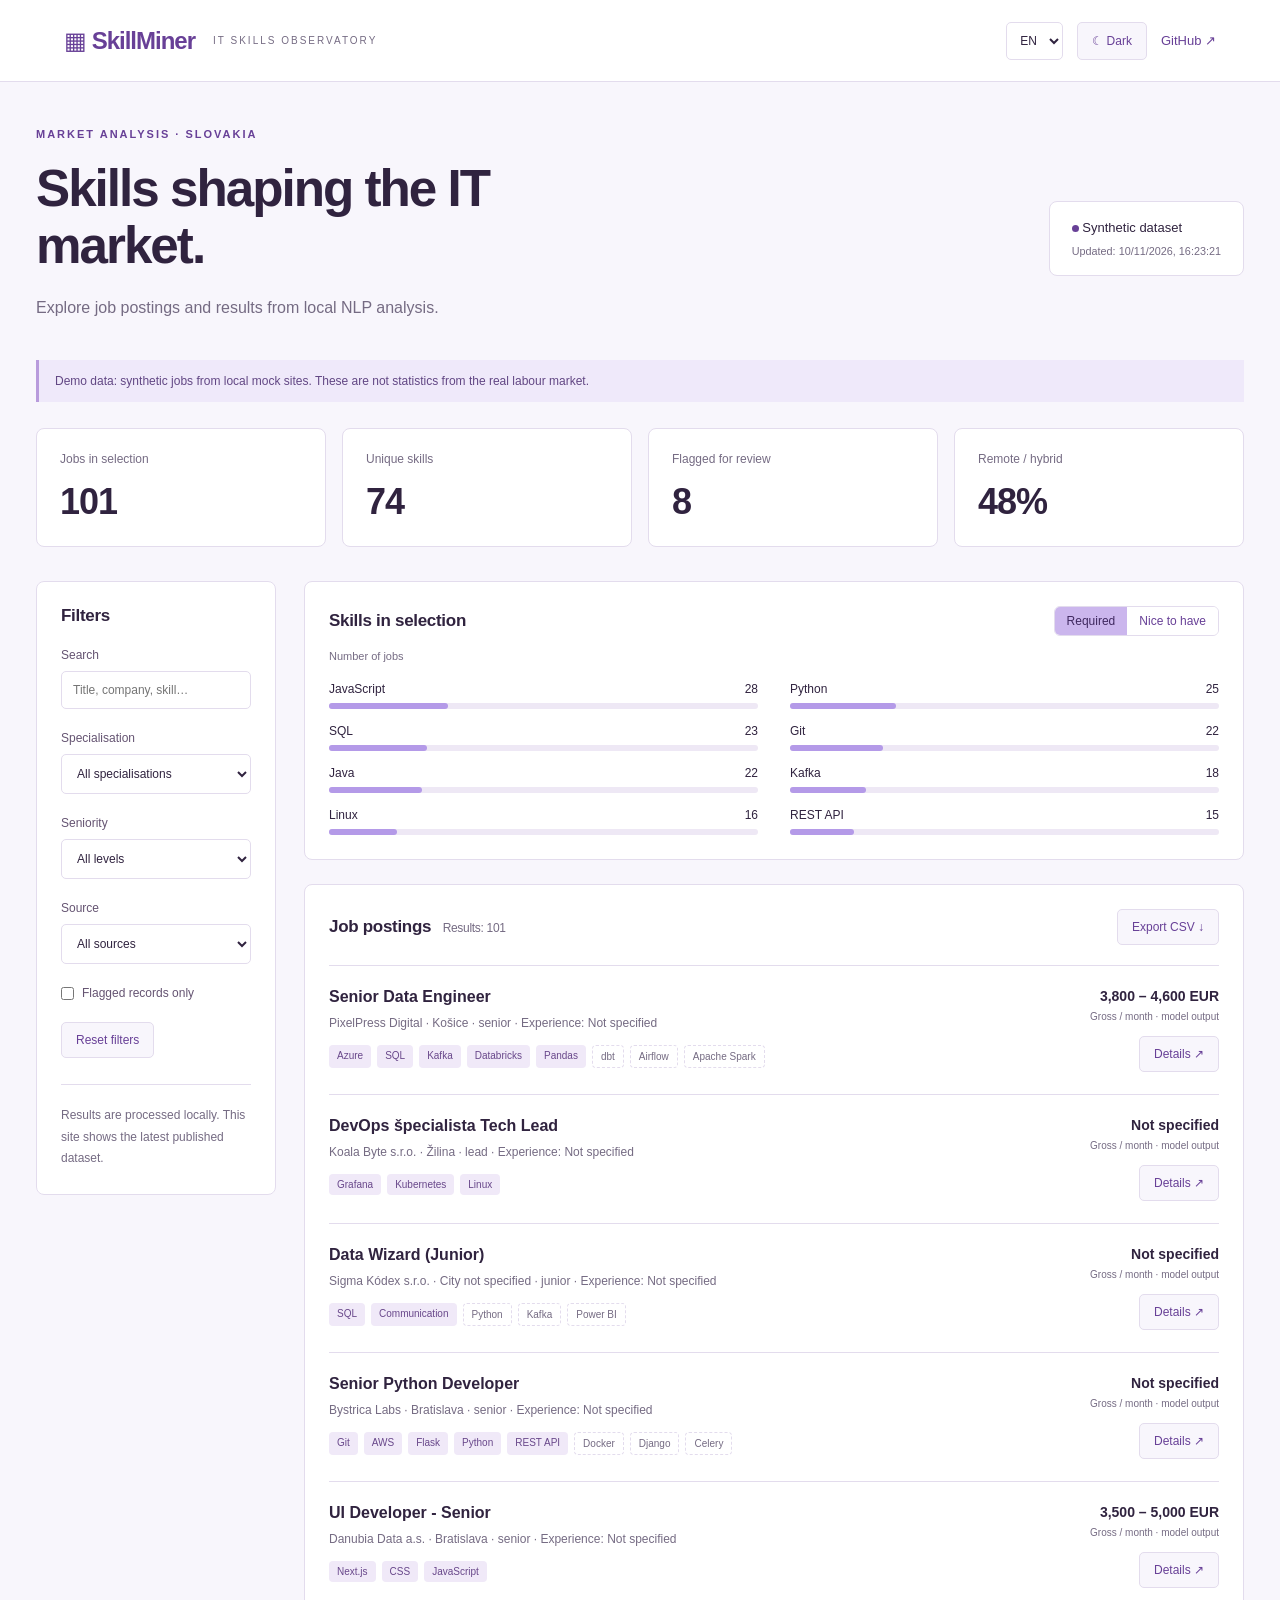
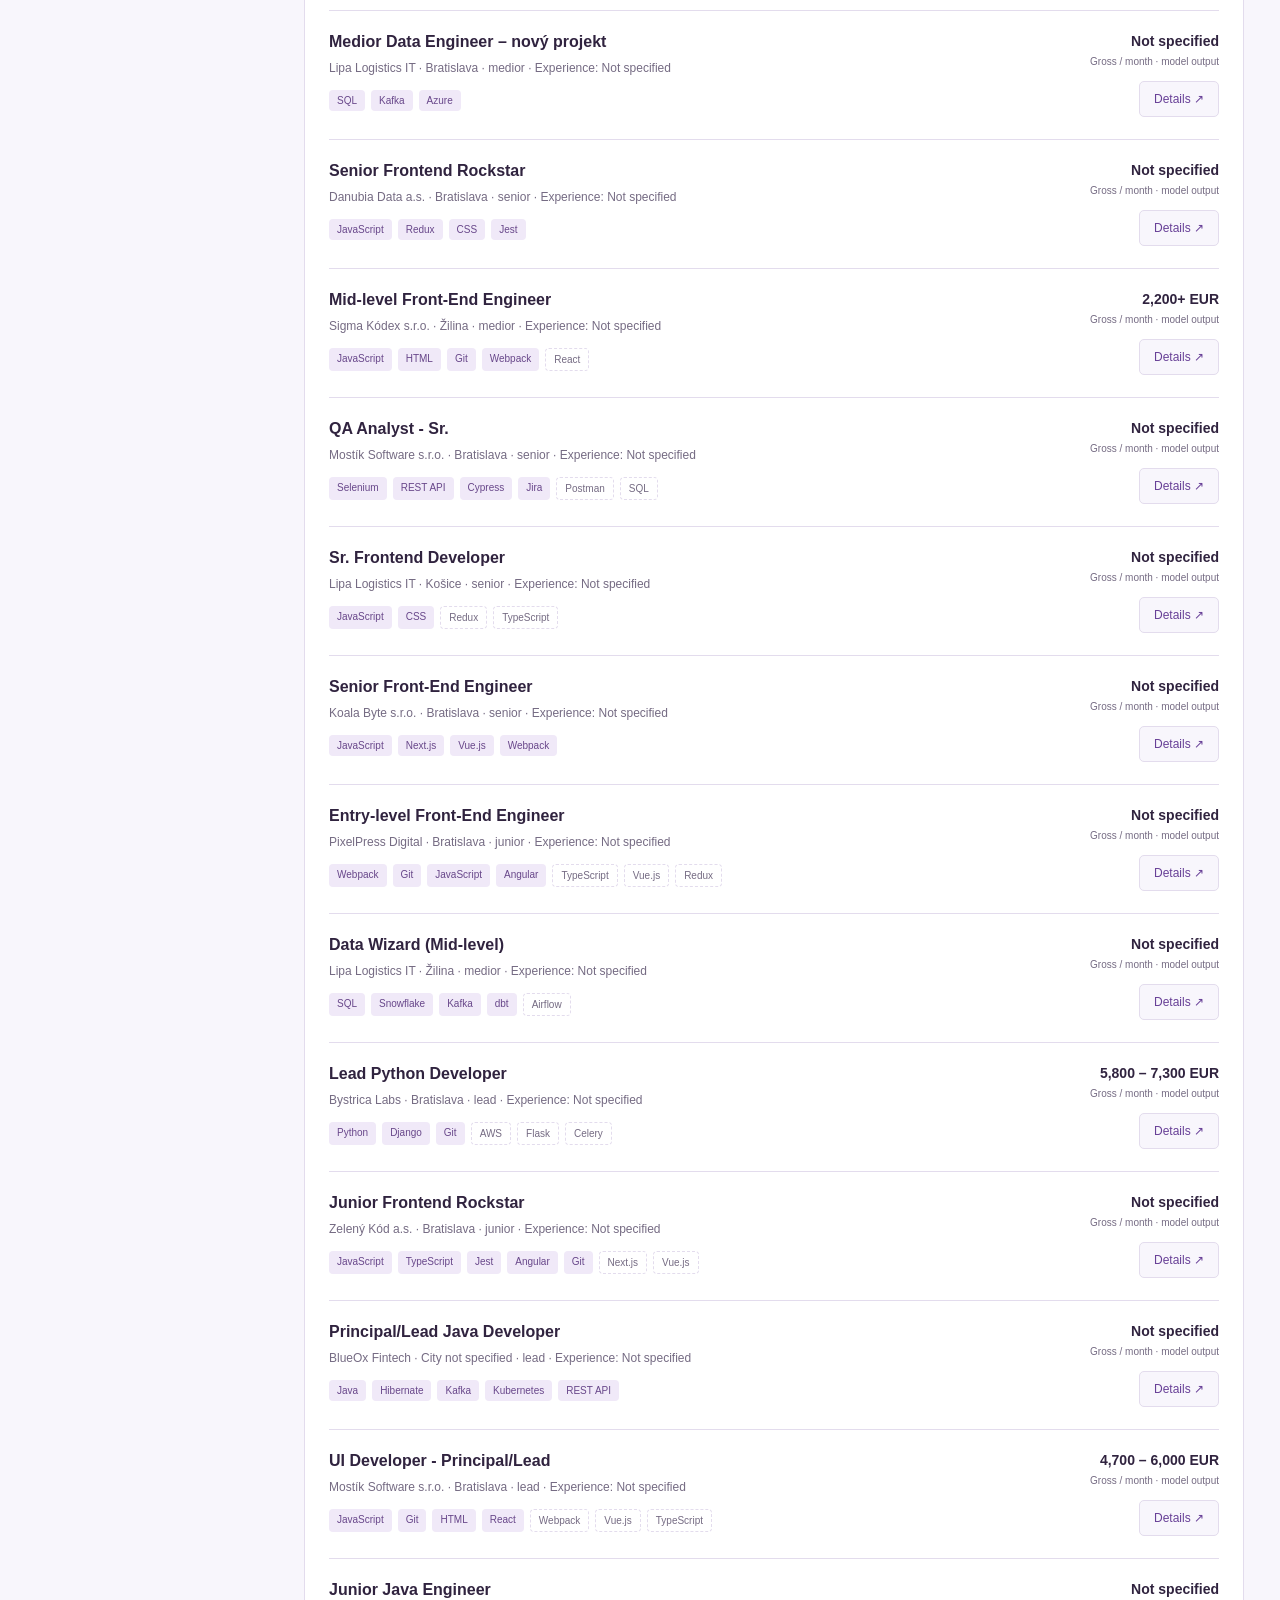
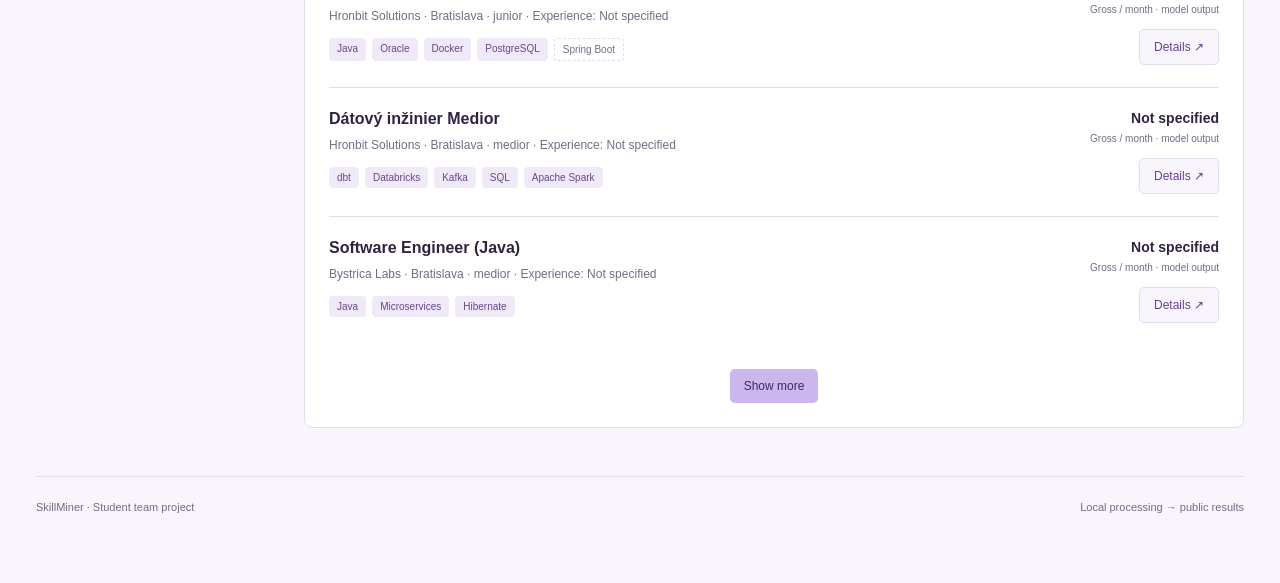
==== commit 5a800796: "Extract experience, education and summary; split skills into required and nice-to-have Schema: drop " ====
--- a/frontend/index.html
+++ b/frontend/index.html
@@ -1,194 +1,8 @@
-<!doctype html>
-<html lang="sk" data-theme="original" data-mode="light">
-<head>
-  <meta charset="utf-8">
-  <meta name="viewport" content="width=device-width, initial-scale=1">
-  <title>SkillMiner</title>
-  <script>
-    try {
-      const theme = localStorage.getItem('skillminer-theme');
-      if (['original', 'classic', 'zive', 'tuke', 'nik'].includes(theme)) {
-        document.documentElement.dataset.theme = theme;
-      }
-      const mode = localStorage.getItem('skillminer-mode');
-      document.documentElement.dataset.mode = (mode === 'light' || mode === 'dark')
-        ? mode : (theme === 'zive' || theme === 'dark' ? 'dark' : 'light');
-    } catch {}
-  </script>
-  <link rel="stylesheet" href="style.css?v=8">
-  <script src="i18n.js?v=4" defer></script>
-  <script src="interface-i18n.js?v=3" defer></script>
-  <script src="jobs-model.js?v=1" defer></script>
-  <script src="app.js?v=7" defer></script>
-</head>
-<body>
-  <div class="app-shell">
-    <aside class="sidebar" id="sidebar">
-      <a class="brand" href="#/overview" aria-label="SkillMiner"><span class="brand-icon" aria-hidden="true">▦</span><span class="brand-name">SkillMiner</span></a>
-      <button id="menu-toggle" class="menu-toggle" type="button" aria-expanded="false" aria-controls="app-nav" data-i18n-aria="toggleMenu">☰</button>
-      <div class="sidebar-scroll">
-        <nav class="sidebar-nav" id="app-nav" data-i18n-aria="navigation">
-          <a href="#/overview" data-route="overview" data-i18n-aria="overview"><span aria-hidden="true">▦</span><span data-i18n="overview"></span></a>
-          <a href="#/postings" data-route="postings" data-i18n-aria="postings"><span aria-hidden="true">▤</span><span data-i18n="postings"></span></a>
-          <a href="#/analytics" data-route="analytics" data-i18n-aria="analytics"><span aria-hidden="true">▥</span><span data-i18n="analytics"></span></a>
-          <a href="#/settings" data-route="settings" data-i18n-aria="settings"><span aria-hidden="true">⚙</span><span data-i18n="settings"></span></a>
-          <a href="#/about" data-route="about" data-i18n-aria="about"><span aria-hidden="true">ⓘ</span><span data-i18n="about"></span></a>
-        </nav>
-        <button class="filter-toggle secondary" id="filter-toggle" type="button" aria-expanded="false"
-                aria-controls="filter-panel" data-i18n-aria="filters">☷</button>
-        <aside id="filter-panel" class="panel filter-panel" aria-labelledby="filters-title">
-          <div class="section-title">
-            <h2 id="filters-title" data-i18n="filters"></h2>
-            <div class="filter-actions">
-              <button id="reset" type="button" class="secondary" data-i18n="reset"></button>
-              <button class="filter-close secondary" id="filter-close" type="button" data-i18n-aria="close">✕</button>
-            </div>
-          </div>
-          <div class="filter-fields">
-            <label class="full-row"><span data-i18n="search"></span><input id="search" type="search"></label>
-            <label class="full-row"><span data-i18n="specialization"></span><select id="specialization"><option value="" data-i18n="allFilterValues"></option></select></label>
-            <label><span data-i18n="seniority"></span><select id="seniority"><option value="" data-i18n="allFilterValues"></option></select></label>
-            <label><span data-i18n="location"></span><select id="location"><option value="" data-i18n="allFilterValues"></option></select></label>
-            <label><span data-i18n="site"></span><select id="site"><option value="" data-i18n="allFilterValues"></option></select></label>
-            <label><span data-i18n="company_size"></span>
-              <select id="company_size">
-                <option value="" data-i18n="allFilterValues"></option><option value="small" data-i18n="small"></option>
-                <option value="medium" data-i18n="medium"></option><option value="large" data-i18n="large"></option>
-                <option value="unknown" data-i18n="unknown"></option>
-              </select>
-            </label>
-            <div class="filter-checks">
-              <label class="check"><input id="doubtful" type="checkbox"><span data-i18n="doubtful"></span></label>
-              <label class="check"><input id="duplicates" type="checkbox"><span data-i18n="possibleDuplicates"></span></label>
-            </div>
-          </div>
-        </aside>
-      </div>
-      <div class="sidebar-tools">
-        <label class="language-control"><span data-i18n="language"></span>
-          <select id="language" data-i18n-aria="language">
-            <option value="uk" lang="uk">UA</option><option value="sk" lang="sk">SK</option>
-            <option value="cs" lang="cs">CZ</option><option value="en" lang="en">EN</option>
-            <option value="de" lang="de">DE</option>
-          </select>
-        </label>
-        <button class="mode-toggle secondary" id="mode-toggle" type="button" aria-pressed="false" data-i18n-aria="darkMode">
-          <span id="mode-icon" aria-hidden="true">☀</span><span class="mode-label" id="mode-label"></span>
-        </button>
-      </div>
-    </aside>
-
-    <main id="main-content">
-      <section class="screen" id="screen-overview" aria-labelledby="overview-title">
-        <header class="screen-heading">
-          <div><h1 id="overview-title" tabindex="-1" data-i18n="overview"></h1><p data-i18n="dashboardIntro"></p></div>
-          <div class="stamp" role="status"><span class="dot"></span><span id="dataset"></span><small id="updated"></small><small id="checked"></small></div>
-        </header>
-        <p class="notice" id="notice"></p>
-        <section class="metrics" data-i18n-aria="metrics">
-          <article><span data-i18n="count"></span><strong id="count">—</strong></article>
-          <article><span data-i18n="skills"></span><strong id="skills">—</strong></article>
-          <article><span data-i18n="review"></span><strong id="review">—</strong></article>
-          <article><span data-i18n="remote"></span><strong id="remote">—</strong></article>
-        </section>
-        <details class="panel changes" id="changes">
-          <summary><span class="changes-icon" aria-hidden="true">↻</span><span data-i18n="changes"></span><span id="change-count" class="pill">—</span></summary>
-          <div id="change-list" class="change-list"></div>
-        </details>
-      </section>
-
-      <section class="screen" id="screen-postings" aria-labelledby="postings-title" hidden>
-        <header class="screen-heading">
-          <h1 id="postings-title" tabindex="-1" data-i18n="postings"></h1>
-          <button id="export" type="button" class="secondary" data-i18n="export" disabled></button>
-        </header>
-        <div id="postings" class="panel postings">
-          <div class="section-title"><h2><span data-i18n="resultsLabel"></span> <span id="shown" class="pill"></span></h2></div>
-          <p id="status" role="status" hidden></p>
-          <div class="table-wrap" id="job-table" hidden>
-            <table>
-              <thead><tr><th data-i18n="position"></th><th data-i18n="company"></th><th data-i18n="salary"></th><th data-i18n="site"></th></tr></thead>
-              <tbody id="jobs"></tbody>
-            </table>
-          </div>
-          <button id="more" type="button" class="secondary more" data-i18n="more" hidden></button>
-        </div>
-      </section>
-
-      <section class="screen" id="screen-analytics" aria-labelledby="analytics-title" hidden>
-        <header class="screen-heading">
-          <h1 id="analytics-title" tabindex="-1" data-i18n="analytics"></h1>
-        </header>
-        <div id="analytics" class="analytics">
-          <article class="panel chart-panel">
-            <div class="section-title">
-              <div><h2 data-i18n="activity"></h2><p data-i18n="activityNote"></p></div>
-              <label class="period"><span class="sr-only" data-i18n="period"></span>
-                <select id="period"><option value="7" data-i18n="last7"></option><option value="30" data-i18n="last30" selected></option><option value="90" data-i18n="last90"></option></select>
-              </label>
-            </div>
-            <div class="chart-legend" id="activity-legend"></div>
-            <div id="activity"></div>
-          </article>
-          <article class="panel chart-panel">
-            <div class="section-title"><div><h2 data-i18n="payComparison"></h2><p data-i18n="payMethod"></p></div></div>
-            <div id="pay-comparison"></div>
-          </article>
-          <div class="chart-grid">
-            <article class="panel chart-panel"><h2 data-i18n="technologiesSample"></h2><div id="bars"></div></article>
-            <article class="panel chart-panel">
-              <div class="section-title"><h2 data-i18n="distribution"></h2>
-                <label class="period"><span class="sr-only" data-i18n="distribution"></span>
-                  <select id="group-by"><option value="specialization" data-i18n="specialization"></option><option value="seniority" data-i18n="seniority"></option><option value="location" data-i18n="location"></option></select>
-                </label>
-              </div>
-              <div id="distribution"></div>
-            </article>
-          </div>
-        </div>
-      </section>
-
-      <section class="screen" id="screen-settings" aria-labelledby="settings-title" hidden>
-        <header class="screen-heading"><h1 id="settings-title" tabindex="-1" data-i18n="settings"></h1></header>
-        <div class="panel preferences">
-          <fieldset id="theme-choices">
-            <legend data-i18n="theme"></legend>
-            <div class="themes">
-              <label class="theme-choice"><input type="radio" name="theme" value="original"><span class="swatches swatch-original" aria-hidden="true"></span><span>Original</span></label>
-              <label class="theme-choice"><input type="radio" name="theme" value="classic"><span class="swatches swatch-classic" aria-hidden="true"></span><span>Classic</span></label>
-              <label class="theme-choice"><input type="radio" name="theme" value="zive"><span class="swatches swatch-zive" aria-hidden="true"></span><span>Zive IT</span></label>
-              <label class="theme-choice"><input type="radio" name="theme" value="tuke"><span class="swatches swatch-tuke" aria-hidden="true"></span><span>TUKE FEI</span></label>
-              <label class="theme-choice"><input type="radio" name="theme" value="nik"><span class="swatches swatch-nik" aria-hidden="true"></span><span>Nik</span></label>
-            </div>
-          </fieldset>
-          <div class="view-preferences">
-            <label><span data-i18n="rowsPerPage"></span>
-              <select id="rows-per-page"><option>10</option><option selected>15</option><option>25</option><option>50</option></select>
-            </label>
-            <label><span data-i18n="defaultPeriod"></span>
-              <select id="default-period"><option value="7" data-i18n="last7"></option><option value="30" data-i18n="last30" selected></option><option value="90" data-i18n="last90"></option></select>
-            </label>
-          </div>
-        </div>
-        <div class="panel preferences account-panel">
-          <button type="button" class="secondary" disabled aria-describedby="account-demo" data-i18n="account"></button>
-          <p id="account-demo" data-i18n="accountDemo"></p>
-        </div>
-      </section>
-
-      <section class="screen" id="screen-about" aria-labelledby="about-title" hidden>
-        <header class="screen-heading"><h1 id="about-title" tabindex="-1" data-i18n="about"></h1></header>
-        <article class="panel preferences about-panel">
-          <h2>SkillMiner</h2>
-          <p data-i18n="aboutProject"></p>
-          <a href="https://github.com/Merl1nnnn/Timovy-Projekt" target="_blank" rel="noopener noreferrer">GitHub ↗</a>
-        </article>
-      </section>
-    </main>
-  </div>
-  <dialog id="detail" aria-labelledby="detail-title">
-    <button id="close" class="secondary close" type="button" data-i18n-aria="close">✕</button>
-    <div id="detail-content"></div>
-  </dialog>
-</body>
-</html>
+<!doctype html><html lang="uk"><head><meta charset="utf-8"><meta name="viewport" content="width=device-width,initial-scale=1"><title>SkillMiner — огляд вакансій</title><script>try{const theme=localStorage.getItem('skillminer-theme');document.documentElement.dataset.theme=theme==='dark'||theme==='light'?theme:(matchMedia('(prefers-color-scheme: dark)').matches?'dark':'light');}catch{document.documentElement.dataset.theme=matchMedia('(prefers-color-scheme: dark)').matches?'dark':'light';}</script><link rel="stylesheet" href="style.css?v=4"></head><body>
+<header><a class="brand" href="./">▦ SkillMiner</a><span>IT SKILLS OBSERVATORY</span><div class="toolbar"><label class="language-control"><span class="sr-only" data-i18n="language">Мова</span><select id="language"><option value="sk">SK</option><option value="en">EN</option><option value="uk">UA</option></select></label><button id="theme" class="secondary" type="button"></button><a href="https://github.com/Merl1nnnn/Timovy-Projekt">GitHub ↗</a></div></header>
+<main><div class="eyebrow" data-i18n="eyebrow"></div><section class="intro"><div><h1 data-i18n="hero"></h1><p data-i18n="intro"></p></div><div class="stamp"><span class="dot"></span> <span id="dataset">Завантаження даних…</span><small id="updated"></small></div></section>
+<div class="notice" id="notice">Демонстраційні дані: синтетичні вакансії з локальних мок-сайтів. Це не статистика реального ринку праці.</div>
+<section class="metrics" aria-label="Показники" data-i18n-aria="metrics"><article><span data-i18n="count">Вакансії у вибірці</span><strong id="count">—</strong></article><article><span data-i18n="skills">Унікальні технології</span><strong id="skills">—</strong></article><article><span data-i18n="review">Позначено для перевірки</span><strong id="review">—</strong></article><article><span data-i18n="remote">Дистанційно / гібрид</span><strong id="remote">—</strong></article></section>
+<section class="workspace"><aside><h2 data-i18n="filters">Фільтри</h2><label><span data-i18n="search">Пошук</span><input id="search" type="search" placeholder="Назва, компанія, навичка…" data-i18n-placeholder="searchPlaceholder"></label><label><span data-i18n="specialization">Спеціалізація</span><select id="specialization"><option value="" data-i18n="allSpecializations">Усі спеціалізації</option></select></label><label><span data-i18n="seniority">Рівень</span><select id="seniority"><option value="" data-i18n="allLevels">Усі рівні</option></select></label><label><span data-i18n="site">Джерело</span><select id="site"><option value="" data-i18n="allSources">Усі джерела</option></select></label><label class="check"><input id="doubtful" type="checkbox"> <span data-i18n="doubtful">Лише сумнівні</span></label><button id="reset" class="secondary" data-i18n="reset">Скинути фільтри</button><div class="aside-note" data-i18n="asideNote">Результати обробляються локально. На сайті показано останній опублікований набір.</div></aside><div><section class="ranking"><div class="section-title"><h2 data-i18n="technologiesSample">Навички у вибірці</h2><div class="segmented" role="group" data-i18n-aria="rankMode"><button id="rank-required" class="active" aria-pressed="true" data-i18n="rankRequired">Обов’язкові</button><button id="rank-nice" aria-pressed="false" data-i18n="rankNice">Бажані</button></div></div><p class="rank-note" data-i18n="jobCount">Кількість вакансій</p><div id="bars"></div></section><section class="postings"><div class="section-title"><h2><span data-i18n="postings">Вакансії</span> <span id="shown"></span></h2><button id="export" class="secondary" data-i18n="export">Експорт CSV ↓</button></div><div id="status" role="status"></div><div id="jobs"></div><button id="more" data-i18n="more" hidden>Показати ще</button></section></div></section>
+<footer><span data-i18n="footer"></span><span data-i18n="pipeline"></span></footer></main>
+<dialog id="detail"><button id="close" aria-label="Закрити" data-i18n-aria="close">✕</button><div id="detail-content"></div></dialog><script src="i18n.js?v=3" defer></script><script src="app.js?v=3" defer></script></body></html>
--- a/frontend/style.css
+++ b/frontend/style.css
@@ -1,383 +1,6 @@
-:root {
-  font-family: Inter, system-ui, sans-serif;
-  font-size: 110%;
-  color-scheme: light;
-  --ink: #201c32;
-  --page: #f7f7fc;
-  --surface: #fff;
-  --accent: #6543b6;
-  --soft: #f1ebff;
-  --muted: #625d74;
-  --line: #e6e2ef;
-  --brand: #5936aa;
-  --inverse: #fff;
-  --blue: #246390;
-  --green: #197061;
-  --warning: #81601f;
-  --warning-bg: #fbf1dc;
-  --shadow: 0 1px 2px #24163c08, 0 5px 18px #24163c05;
-  --sidebar: #fff;
-}
-:root[data-theme="classic"] {
-  --ink: #143248;
-  --page: #f2f9fd;
-  --accent: #185477;
-  --soft: #e1f2fc;
-  --muted: #47667d;
-  --line: #cfdfeb;
-  --brand: #276b96;
-  --sidebar: #b5e2fa;
-}
-:root[data-theme="zive"] {
-  --ink: #172131;
-  --page: #f2f6fb;
-  --accent: #255b97;
-  --soft: #dce9fa;
-  --muted: #4e6480;
-  --line: #d6e1ef;
-  --brand: #3979b9;
-  --sidebar: #eef4fc;
-}
-:root[data-mode="dark"] {
-  color-scheme: dark;
-  --ink: #f2eafa;
-  --page: #171320;
-  --surface: #221a2c;
-  --accent: #c5a7f9;
-  --soft: #342646;
-  --muted: #c1b2cb;
-  --line: #3f324b;
-  --brand: #c5a7f9;
-  --inverse: #231732;
-  --blue: #84b5eb;
-  --green: #6dd9b9;
-  --warning: #f4c657;
-  --warning-bg: #322821;
-  --shadow: none;
-  --sidebar: #1c1626;
-}
-:root[data-theme="zive"][data-mode="dark"] {
-  color-scheme: dark;
-  --ink: #e8edf5;
-  --page: #101723;
-  --surface: #172131;
-  --accent: #91bbf5;
-  --soft: #262f3d;
-  --muted: #a8b5c8;
-  --line: #273547;
-  --brand: #91bbf5;
-  --inverse: #10243d;
-  --blue: #84a7d8;
-  --green: #5ee9b5;
-  --warning: #f4c657;
-  --warning-bg: #251f22;
-  --shadow: none;
-  --sidebar: #0d1727;
-}
-:root[data-theme="tuke"] {
-  --ink: #342713;
-  --page: #fcf8ee;
-  --accent: #795505;
-  --soft: #f9edc4;
-  --muted: #6b5b3b;
-  --line: #eadfbd;
-  --brand: #ecb61b;
-  --inverse: #2e2100;
-  --sidebar: #fcf1cf;
-}
-:root[data-theme="nik"] {
-  --ink: #19372a;
-  --page: #f1f7f2;
-  --accent: #275943;
-  --soft: #deeee1;
-  --muted: #4b6656;
-  --line: #d0e2d3;
-  --brand: #72a98f;
-  --inverse: #142b21;
-  --sidebar: #9fd1a5;
-}
-:root[data-theme="classic"][data-mode="dark"] {
-  --ink: #e2f3fe;
-  --page: #101e29;
-  --surface: #172936;
-  --accent: #b5e2fa;
-  --soft: #254151;
-  --muted: #abc7d6;
-  --line: #2f4858;
-  --brand: #b5e2fa;
-  --inverse: #122632;
-  --blue: #79aee3;
-  --sidebar: #142531;
-}
-:root[data-theme="tuke"][data-mode="dark"] {
-  --ink: #fcf1d2;
-  --page: #211c12;
-  --surface: #2b2417;
-  --accent: #ecb61b;
-  --soft: #44351b;
-  --muted: #d1be94;
-  --line: #514127;
-  --brand: #ecb61b;
-  --inverse: #261b06;
-  --sidebar: #262015;
-}
-:root[data-theme="nik"][data-mode="dark"] {
-  --ink: #e6f5e8;
-  --page: #13241a;
-  --surface: #1a2e23;
-  --accent: #9fd1a5;
-  --soft: #294837;
-  --muted: #aecbb7;
-  --line: #344f40;
-  --brand: #72a98f;
-  --inverse: #102218;
-  --green: #6fc4a0;
-  --sidebar: #192b21;
-}
-* { box-sizing: border-box; }
-[hidden] { display: none !important; }
-html { scroll-padding-top: 20px; background: var(--page); color: var(--ink); }
-body { margin: 0; }
-:focus-visible { outline: 2px solid var(--accent); outline-offset: 3px; }
-a { color: var(--accent); text-decoration: none; }
-a:hover { text-decoration: underline; }
-p { color: var(--muted); line-height: 1.55; margin: 0; }
-h1, h2, h3 { margin: 0; letter-spacing: -.025em; }
-h1 { font-size: clamp(1.875rem, 4.4vw, 2.875rem); }
-h2 { font-size: 1.125rem; }
-h3 { font-size: 0.9375rem; }
-button, input, select { font: inherit; }
-button, select, summary { cursor: pointer; }
-button {
-  background: var(--soft); color: var(--accent); border: 1px solid transparent;
-  border-radius: 9px; padding: 9px 13px; font-size: 0.75rem; font-weight: 650;
-}
-button:hover:not(:disabled) { border-color: var(--accent); }
-button:disabled { opacity: .5; cursor: default; }
-.secondary { background: var(--surface); color: var(--ink); border-color: var(--line); }
-.app-shell { min-height: 100dvh; display: grid; grid-template-columns: 251px minmax(0, 1fr); }
-.sidebar {
-  --sidebar-padding: 13px;
-  --tab-curve: 11px;
-  position: sticky; top: 0; align-self: start; height: 100dvh; z-index: 2;
-  display: flex; flex-direction: column;
-  background: var(--sidebar); box-shadow: inset -1px 0 var(--line); padding: 26px var(--sidebar-padding);
-}
-.brand { display: flex; align-items: center; gap: 9px; color: var(--ink); font-size: 1.3125rem; font-weight: 800; letter-spacing: -.045em; margin: 0 9px 17px; }
-.brand:hover { text-decoration: none; }
-.brand-icon { color: var(--inverse); background: var(--brand); display: grid; place-items: center; flex: 0 0 36px; height: 36px; border-radius: 9px; }
-.sidebar-scroll {
-  flex: 1; min-height: 0; overflow-y: auto; scrollbar-width: none;
-  margin-inline: calc(0px - var(--sidebar-padding));
-  padding: var(--tab-curve) var(--sidebar-padding) 4px;
-}
-.sidebar-nav { position: relative; display: grid; gap: 5px; }
-.sidebar-nav a { position: relative; display: flex; align-items: center; gap: 13px; min-height: 46px; padding: 8px 12px; border: 1px solid transparent; border-radius: 9px; color: var(--ink); font-size: 0.875rem; }
-.sidebar-nav a > span:first-child { font-size: 1.125rem; color: var(--accent); text-align: center; flex: 0 0 20px; }
-.sidebar-nav a:hover:not([aria-current="page"]) { background: var(--soft); text-decoration: none; }
-.sidebar-nav a[aria-current="page"] {
-  font-weight: 700; text-decoration: none; background: var(--page); border-color: var(--line);
-}
-@media (min-width: 851px) and (min-height: 601px) {
-  .sidebar-nav a[aria-current="page"] {
-    border-right: 0; border-radius: 9px 0 0 9px;
-    margin-right: calc(0px - var(--sidebar-padding));
-  }
-  .sidebar-nav a[aria-current="page"]::before, .sidebar-nav a[aria-current="page"]::after {
-    content: ''; position: absolute; right: 0; pointer-events: none;
-    width: var(--tab-curve); height: var(--tab-curve);
-    background: radial-gradient(circle at var(--curve-origin), transparent calc(var(--tab-curve) - 1px),
-      var(--line) calc(var(--tab-curve) - 1px), var(--line) var(--tab-curve), var(--page) calc(var(--tab-curve) + .4px));
-  }
-  .sidebar-nav a[aria-current="page"]::before { --curve-origin: top left; bottom: 100%; }
-  .sidebar-nav a[aria-current="page"]::after { --curve-origin: bottom left; top: 100%; }
-}
-.menu-toggle, .filter-toggle, .filter-close { display: none; }
-.sidebar-tools { margin-top: auto; padding: 13px 0 0; border-top: 1px solid var(--line); display: grid; gap: 8px; }
-.language-control { display: flex; align-items: center; justify-content: space-between; gap: 8px; padding: 0 2px; }
-.language-control select { width: auto; min-width: 58px; margin: 0; }
-.mode-toggle { display: flex; align-items: center; justify-content: center; gap: 7px; min-height: 34px; }
-#mode-icon { font-size: 0.9375rem; line-height: 1; }
-main { width: 100%; max-width: 1450px; padding: 34px clamp(19px, 4vw, 52px); margin: 0 auto; min-width: 0; }
-.filter-panel { margin-top: 12px; padding: 10px; min-width: 0; }
-.filter-panel .section-title { margin-bottom: 6px; flex-wrap: wrap; gap: 5px; }
-.filter-panel h2 { font-size: 0.9375rem; }
-.filter-actions { display: flex; gap: 5px; }
-.filter-actions button { padding: 4px 6px; }
-.filter-panel label > :is(input, select):not([type="checkbox"]) { margin-top: 3px; padding: 5px 6px; }
-.screen-heading { display: flex; align-items: center; justify-content: space-between; gap: 15px; margin-bottom: 22px; }
-.screen-heading h1 { font-size: clamp(1.5625rem, 3.74vw, 2.5625rem); }
-.screen-heading h1:focus { outline: none; }
-.screen-heading p { margin-top: 7px; }
-.eyebrow { display: block; font-size: 0.6875rem; letter-spacing: .1em; font-weight: 750; color: var(--accent); margin-bottom: 8px; }
-.stamp { background: var(--surface); border: 1px solid var(--line); border-radius: 10px; padding: 10px 15px; font-size: 0.75rem; min-width: 205px; }
-.stamp small { display: block; color: var(--muted); margin: 5px 0 0; }
-.stamp small:empty { display: none; }
-.dot { display: inline-block; width: 7px; height: 7px; background: var(--green); border-radius: 50%; margin-right: 7px; }
-.notice { margin: 17px 0 14px; font-size: 0.75rem; }
-.metrics { display: grid; grid-template-columns: repeat(4, 1fr); gap: 14px; margin-bottom: 15px; }
-.metrics article, .panel { background: var(--surface); border: 1px solid var(--line); border-radius: 13px; box-shadow: var(--shadow); }
-.metrics article { padding: 17px 20px; }
-.metrics span { font-size: 0.75rem; color: var(--muted); font-weight: 550; }
-.metrics strong { display: block; margin-top: 8px; font-size: 1.875rem; font-weight: 700; letter-spacing: -.04em; }
-.changes { margin-bottom: 22px; }
-.changes summary { list-style: none; display: flex; gap: 9px; align-items: center; padding: 11px 15px; font-size: 0.8125rem; font-weight: 650; }
-.changes summary::-webkit-details-marker { display: none; }
-.changes summary::after { content: '⌄'; color: var(--accent); margin-left: auto; }
-.changes[open] summary::after { rotate: 180deg; }
-.changes-icon { background: var(--soft); color: var(--accent); border-radius: 6px; padding: 3px 7px; }
-.pill { display: inline-flex; background: var(--soft); color: var(--accent); border-radius: 20px; padding: 2px 8px; font-size: 0.6875rem; font-weight: 650; vertical-align: middle; }
-.pill:empty { display: none; }
-.change-list { padding: 0 15px 12px; }
-.change { border-top: 1px solid var(--line); padding: 10px 0; font-size: 0.8125rem; }
-.change > div { display: flex; justify-content: space-between; align-items: baseline; gap: 10px; }
-.change ul { margin: 4px 0 0; padding-left: 18px; color: var(--muted); line-height: 1.55; }
-.link-button { background: transparent; color: var(--accent); padding: 3px 0; text-align: left; }
-.link-button:hover:not(:disabled) { border-color: transparent; text-decoration: underline; }
-.chart-panel { min-width: 0; }
-.preferences { max-width: 800px; padding: 20px; }
-.filter-fields { display: grid; grid-template-columns: repeat(2, minmax(0, 1fr)); gap: 6px; }
-.filter-fields .full-row, .filter-checks { grid-column: 1 / -1; }
-.filter-checks { display: grid; gap: 6px; }
-.view-preferences { display: grid; grid-template-columns: repeat(auto-fit, minmax(min(175px, 100%), 1fr)); gap: 14px; margin-top: 20px; }
-.account-panel { margin-top: 14px; }
-.account-panel p { margin-top: 6px; font-size: 0.75rem; }
-#theme-choices { border: 0; margin: 0; padding: 0; min-width: 0; }
-#theme-choices legend { color: var(--muted); font-size: 0.75rem; font-weight: 650; padding: 0; margin-bottom: 9px; }
-.themes { display: grid; grid-template-columns: repeat(auto-fit, minmax(115px, 1fr)); gap: 9px; }
-.theme-choice { position: relative; display: grid; gap: 7px; cursor: pointer; border: 1px solid var(--line); border-radius: 8px; padding: 8px; color: var(--ink); }
-.theme-choice:has(input:checked) { border-color: var(--accent); background: var(--soft); }
-.theme-choice:has(input:focus-visible) { outline: 2px solid var(--accent); outline-offset: 2px; }
-.theme-choice input { position: absolute; bottom: 7px; right: 7px; width: auto; margin: 0; accent-color: var(--accent); }
-.swatches { display: block; min-height: 30px; border-radius: 4px; border: 1px solid var(--line); }
-.swatch-original { background: linear-gradient(115deg, #f1ebff 52%, #6543b6 52%); }
-.swatch-classic { background: linear-gradient(115deg, #f2f9fd 52%, #b5e2fa 52%); }
-.swatch-zive { background: linear-gradient(115deg, #101723 52%, #91bbf5 52%); }
-.swatch-tuke { background: linear-gradient(115deg, #fcf1cf 52%, #ecb61b 52%); }
-.swatch-nik { background: linear-gradient(115deg, #9fd1a5 52%, #72a98f 52%); }
-.about-panel p { margin: 10px 0 16px; }
-label { display: block; font-size: 0.75rem; color: var(--muted); font-weight: 550; }
-input, select { width: 100%; background: var(--surface); color: var(--ink); border: 1px solid var(--line); border-radius: 7px; padding: 7px 8px; }
-label > :is(input, select) { margin-top: 5px; }
-.period select, .check input { width: auto; margin: 0; }
-.check { display: flex; align-items: center; gap: 7px; }
-.check input { accent-color: var(--brand); }
-.postings, .chart-panel { padding: 17px; }
-.section-title { display: flex; justify-content: space-between; align-items: center; gap: 10px; margin-bottom: 12px; }
-.section-title p { margin-top: 5px; font-size: 0.75rem; }
-.table-wrap { overflow-x: auto; }
-table { width: 100%; border-collapse: collapse; font-size: 0.75rem; }
-th, td { text-align: left; padding: 11px 10px; border-bottom: 1px solid var(--line); vertical-align: middle; }
-th { color: var(--muted); font-weight: 650; background: var(--page); }
-tbody tr:last-child td { border-bottom: 0; }
-tbody tr:hover td { background: var(--page); }
-.job-title { font-size: 0.8125rem; font-weight: 700; }
-.cell-note { display: block; margin-top: 3px; color: var(--muted); font-size: 0.6875rem; }
-.pay-cell { white-space: nowrap; font-weight: 620; }
-.source-link { display: inline-block; white-space: nowrap; font-size: 0.6875rem; }
-.source-link[aria-disabled="true"] { color: var(--muted); }
-.flag { display: inline-flex; color: var(--warning); background: var(--warning-bg); padding: 2px 5px; border-radius: 4px; font-size: 0.625rem; margin-top: 3px; }
-.flag + .flag { margin-left: 4px; }
-.more { display: block; margin: 12px auto 0; }
-.analytics { display: grid; gap: 13px; }
-.chart-grid { display: grid; grid-template-columns: repeat(2, minmax(0, 1fr)); gap: 13px; }
-.chart-panel > h2 { margin-bottom: 12px; }
-.chart-legend { display: flex; flex-wrap: wrap; gap: 14px; font-size: 0.6875rem; color: var(--muted); margin-bottom: 8px; }
-.legend-key { display: inline-flex; align-items: center; gap: 5px; }
-.legend-dot { width: 8px; height: 8px; background: var(--series); border-radius: 50%; }
-.chart-canvas { width: 100%; height: 225px; display: block; }
-.chart-values { margin-top: 7px; color: var(--muted); font-size: 0.75rem; }
-.chart-values .table-wrap { margin-top: 6px; max-height: 275px; }
-.activity-selection { min-height: 18px; font-size: 0.75rem; }
-.bars { display: grid; gap: 10px; }
-.bar-label { display: flex; justify-content: space-between; gap: 6px; font-size: 0.75rem; padding-bottom: 4px; }
-.bar-track { height: 5px; border-radius: 4px; background: var(--soft); overflow: hidden; }
-.bar-fill { height: 100%; background: var(--brand); border-radius: inherit; }
-.pay-block + .pay-block { margin-top: 16px; }
-.delta { font-variant-numeric: tabular-nums; }
-.empty, #status { padding: 10px 0; font-size: 0.8125rem; }
-dialog {
-  width: min(590px, calc(100% - 16px)); max-width: none; max-height: 100dvh; height: 100dvh;
-  margin: 0 0 0 auto; padding: 24px; background: var(--surface); color: var(--ink);
-  border: 0; border-left: 1px solid var(--line);
-}
-dialog::backdrop { background: #140d2b75; }
-dialog .close { float: right; }
-dialog h2 { font-size: 1.5rem; margin-bottom: 6px; }
-dialog h3 { margin: 18px 0 7px; }
-dialog p, dialog li { font-size: 0.8125rem; }
-.detail-data { display: grid; grid-template-columns: auto 1fr; margin: 14px 0; gap: 7px 12px; font-size: 0.75rem; }
-.detail-data dt { color: var(--muted); }
-.detail-data dd { margin: 0; }
-.detail-links { display: flex; gap: 9px; flex-wrap: wrap; }
-.tags { display: flex; flex-wrap: wrap; gap: 5px; }
-.tag { background: var(--soft); color: var(--accent); border-radius: 5px; padding: 4px 7px; font-size: 0.6875rem; }
-.sr-only { position: absolute; width: 1px; height: 1px; padding: 0; margin: -1px; overflow: hidden; clip-path: inset(50%); white-space: nowrap; }
-@media (max-height: 820px) and (min-width: 851px) {
-  .sidebar { padding-block: 12px; }
-  .brand { margin-bottom: 8px; }
-  .sidebar-nav { gap: 3px; }
-  .sidebar-nav a { min-height: 40px; padding-block: 5px; }
-  .sidebar-tools { padding-top: 7px; gap: 5px; }
-}
-@media (max-height: 740px) and (min-width: 851px) {
-  .sidebar { --tab-curve: 8px; padding-block: 7px; }
-  .brand { margin-bottom: 4px; }
-  .brand-icon { flex-basis: 32px; height: 32px; }
-  .sidebar-nav a { min-height: 34px; padding-block: 3px; }
-  .sidebar-scroll { padding-bottom: 2px; }
-  .filter-panel { margin-top: 8px; padding-block: 7px; }
-  .filter-panel label > :is(input, select):not([type="checkbox"]) { padding-block: 3px; }
-  .filter-fields { row-gap: 4px; }
-  .filter-fields .full-row { grid-column: auto; }
-}
-@media (max-width: 850px), (max-height: 600px) {
-  .app-shell { grid-template-columns: 64px minmax(0, 1fr); }
-  .sidebar { --sidebar-padding: 6px; padding-block: 15px; }
-  .sidebar-scroll { padding-block-start: 0; }
-  .brand { margin: 0 0 15px; justify-content: center; }
-  .brand-name { display: none; }
-  .sidebar-nav a { justify-content: center; padding-inline: 6px; }
-  .sidebar-nav a > span:last-child { display: none; }
-  .sidebar-tools { gap: 6px; }
-  .language-control { padding: 0; }
-  .language-control > span, .mode-label { display: none; }
-  .language-control select { min-width: 0; width: 100%; appearance: none; text-align: center; padding-inline: 3px; }
-  .mode-toggle { padding-inline: 4px; }
-  .menu-toggle { display: block; width: 100%; margin-bottom: 8px; padding-inline: 3px; }
-  .sidebar.is-expanded .sidebar-nav {
-    position: absolute; inset: 93px auto auto 6px; width: min(235px, calc(100vw - 12px)); padding: 7px;
-    border: 1px solid var(--line); border-radius: 8px; background: var(--sidebar); box-shadow: var(--shadow);
-    z-index: 1;
-  }
-  .sidebar.is-expanded .sidebar-nav a { justify-content: start; padding-inline: 10px; }
-  .sidebar.is-expanded .sidebar-nav a > span:last-child { display: inline; }
-  .filter-toggle { display: block; width: 100%; margin-top: 9px; padding-inline: 3px; }
-  .filter-panel {
-    display: none; position: fixed; top: 16px; left: 72px; width: min(340px, calc(100vw - 80px));
-    max-height: calc(100dvh - 32px); overflow-y: auto; margin: 0;
-  }
-  .sidebar.filters-expanded .filter-panel { display: block; }
-  .filter-close { display: inline-block; padding: 4px 8px; }
-  main { padding: 22px 16px; }
-  .metrics { grid-template-columns: 1fr 1fr; }
-}
-@media (max-height: 480px) and (min-width: 500px) {
-  .sidebar { padding-block: 6px; }
-  .brand { margin-bottom: 5px; }
-  .sidebar-nav { gap: 2px; }
-  .sidebar-nav a { min-height: 29px; padding-block: 0; }
-  .sidebar-tools { padding-top: 5px; gap: 4px; }
-  .filter-panel { width: min(490px, calc(100vw - 80px)); }
-  .filter-fields { grid-template-columns: repeat(3, minmax(0, 1fr)); }
-  .filter-fields .full-row { grid-column: auto; }
-}
-@media (max-width: 560px) {
-  .screen-heading { align-items: flex-start; flex-direction: column; gap: 10px; }
-  .metrics, .chart-grid { grid-template-columns: 1fr 1fr; gap: 7px; }
-  .metrics article { padding: 12px; }
-  .metrics strong { font-size: 1.4375rem; }
-  .chart-grid { grid-template-columns: minmax(0, 1fr); }
-  .postings, .chart-panel, .preferences { padding: 12px; }
-  .postings table { min-width: 480px; }
-}
+:root{font-family:Inter,Arial,sans-serif;font-synthesis:none;--button-ink:#3f285f;--ink:#30233f;--page:#f8f6fc;--surface:#fff;--accent:#cbb6ed;--accent-ink:#684097;--muted:#756b83;--line:#e3dced;--label:#655472;--input:#30233f;--notice:#efe9fa;--notice-ink:#624784;--notice-line:#b89bdc;--track:#eee8f5;--bar:#b49ae8;--tag:#f0e9f8;--tag-ink:#68478a;--flag:#fff2d8;--flag-ink:#896321;--focus:#9b76cd;color:var(--ink);background:var(--page);color-scheme:light}
+:root[data-theme="dark"]{--button-ink:#fff;--ink:#eee6fa;--page:#13101b;--surface:#20192c;--accent:#623a94;--accent-ink:#c6abea;--muted:#b6a8c7;--line:#42344f;--label:#cdbbdf;--input:#eee6fa;--notice:#30203f;--notice-ink:#d8c2ee;--notice-line:#8053ad;--track:#352641;--bar:#8550bd;--tag:#352443;--tag-ink:#d9c0ef;--flag:#48391e;--flag-ink:#f5d38a;--focus:#b499df;color-scheme:dark}*{box-sizing:border-box}body{margin:0}header{height:82px;border-bottom:1px solid var(--line);display:flex;align-items:center;gap:40px;padding:0 max(5vw,24px);background:var(--surface)}a{color:var(--accent-ink)}header a{text-decoration:none}.toolbar{margin-left:auto;display:flex;align-items:center;gap:14px}.toolbar a{font-size:13px;white-space:nowrap}.language-control{margin:0}.language-control select{margin:0;width:auto;padding:9px;min-height:38px}.toolbar button{min-height:38px;white-space:nowrap}.sr-only{position:absolute;width:1px;height:1px;padding:0;margin:-1px;overflow:hidden;clip:rect(0,0,0,0);white-space:nowrap;border:0}header>span{font-size:10px;letter-spacing:2px;color:var(--muted)}.brand{font-size:24px;font-weight:800;letter-spacing:-1px}main{max-width:1320px;padding:46px 36px;margin:auto}.eyebrow{font-size:11px;letter-spacing:2px;color:var(--accent-ink);font-weight:700}.intro{display:flex;justify-content:space-between;gap:28px;align-items:center}h1{font-size:clamp(34px,4vw,52px);line-height:1.12;letter-spacing:-2px;margin:20px 0}p{color:var(--muted);line-height:1.6}.stamp{font-size:13px;background:var(--surface);border:1px solid var(--line);padding:18px 22px;border-radius:8px;max-width:300px}.stamp small{display:block;color:var(--muted);margin-top:10px}.dot{display:inline-block;width:7px;height:7px;background:var(--accent-ink);border-radius:50%}.notice{font-size:12px;background:var(--notice);padding:12px 16px;border-left:3px solid var(--notice-line);margin:24px 0;color:var(--notice-ink);line-height:1.5}.metrics{display:grid;grid-template-columns:repeat(4,1fr);gap:16px;margin:26px 0 34px}.metrics article{background:var(--surface);padding:23px;border:1px solid var(--line);border-radius:8px}.metrics span{display:block;font-size:12px;color:var(--muted)}.metrics strong{display:block;font-size:36px;font-weight:600;margin-top:15px;letter-spacing:-1px}.workspace{display:grid;grid-template-columns:240px 1fr;gap:28px}aside,.ranking,.postings{border:1px solid var(--line);border-radius:8px;background:var(--surface);padding:24px}aside{align-self:start;position:sticky;top:20px}h2{font-size:17px;letter-spacing:-.3px;margin:0 0 20px}label{display:block;font-size:12px;margin:22px 0;color:var(--label)}input,select{width:100%;font:inherit;padding:11px;border:1px solid var(--line);border-radius:5px;margin-top:9px;background:var(--surface);color:var(--input)}.check{display:flex;align-items:center;gap:8px}.check input{width:auto;margin:0}.aside-note{border-top:1px solid var(--line);margin-top:26px;padding-top:20px;font-size:12px;line-height:1.8;color:var(--muted)}button{font:inherit;cursor:pointer;border:0;border-radius:5px;background:var(--accent);color:var(--button-ink);padding:10px 14px;font-size:12px}button:hover{filter:brightness(.92)}button:focus-visible,a:focus-visible,input:focus-visible,select:focus-visible{outline:3px solid var(--focus);outline-offset:3px}.secondary{background:var(--page);color:var(--accent-ink);border:1px solid var(--line)}.section-title{display:flex;justify-content:space-between;align-items:center;gap:12px;margin-bottom:20px}.section-title h2{margin:0}.section-title>span{font-size:11px;color:var(--muted)}#bars{display:grid;grid-template-columns:1fr 1fr;gap:15px 32px}.bar-label{display:flex;justify-content:space-between;font-size:12px;margin-bottom:7px}.track{height:6px;background:var(--track);border-radius:3px}.fill{height:100%;background:var(--bar);border-radius:3px}.postings{margin-top:24px}#shown{font-size:12px;font-weight:400;color:var(--muted);margin-left:7px}.job{padding:22px 0;border-top:1px solid var(--line);display:grid;grid-template-columns:1fr auto;gap:14px}.job h3{font-size:16px;margin:0 0 8px}.job p{font-size:12px;margin:0 0 12px}.tags{display:flex;flex-wrap:wrap;gap:6px}.tag{background:var(--tag);padding:5px 8px;font-size:10px;border-radius:4px;color:var(--tag-ink)}.flag{background:var(--flag);color:var(--flag-ink)}.salary{font-size:14px;font-weight:600;text-align:right}.salary small{display:block;font-weight:400;font-size:10px;color:var(--muted);margin-top:7px}.job button{margin-top:14px;float:right}#status{font-size:13px;color:var(--muted)}#more{display:block;margin:24px auto 0}#more[hidden]{display:none}footer{display:flex;justify-content:space-between;margin-top:48px;font-size:11px;color:var(--muted);border-top:1px solid var(--line);padding:24px 0}dialog{border:1px solid var(--line);border-radius:12px;max-width:650px;width:calc(100% - 32px);padding:30px;color:var(--ink)}dialog::backdrop{background:#120b2066}#close{float:right;background:var(--tag);color:var(--ink)}dialog h2{font-size:24px;line-height:1.3;margin-right:35px}dialog h3{font-size:14px;margin-top:26px}dialog li{font-size:13px;line-height:1.8}dialog p{font-size:13px}dialog .tags{margin-top:12px}@media(max-width:850px){main{padding:28px 18px}.workspace{grid-template-columns:1fr}aside{position:static;display:grid;grid-template-columns:1fr 1fr;gap:12px}aside h2{grid-column:1/-1}label{margin:0}.aside-note{grid-column:1/-1}.metrics{grid-template-columns:1fr 1fr}.intro{align-items:start;flex-direction:column}header>span{display:none}#bars{grid-template-columns:1fr}footer{gap:20px;flex-direction:column}}@media(max-width:450px){.job{grid-template-columns:1fr}.salary{text-align:left}.job button{float:none}.metrics article{padding:16px}aside{grid-template-columns:1fr}.section-title{align-items:start}h1{letter-spacing:-1px}}
+
+h1{max-width:590px}header{gap:18px}dialog{background:var(--surface)}.brand{white-space:nowrap}@media(max-width:450px){header{height:auto;min-height:82px;flex-wrap:wrap;padding:18px;gap:14px}.toolbar{gap:9px}.toolbar a{font-size:11px}.toolbar button{padding:9px}.brand{font-size:21px}}@media(max-width:350px){.toolbar{margin-left:0;width:100%;justify-content:space-between}}
+
+.segmented{display:inline-flex;border:1px solid var(--line);border-radius:6px;overflow:hidden}.segmented button{background:var(--surface);color:var(--accent-ink);border-radius:0;padding:7px 12px}.segmented button.active{background:var(--accent);color:var(--button-ink)}.rank-note{font-size:11px;margin:-8px 0 16px}.tag.nice{background:transparent;border:1px dashed var(--line);color:var(--muted)}.facts{display:flex;flex-wrap:wrap;gap:8px 20px;font-size:13px;color:var(--muted)}.facts strong{color:var(--ink);font-weight:600}.summary{font-size:14px;color:var(--ink)}
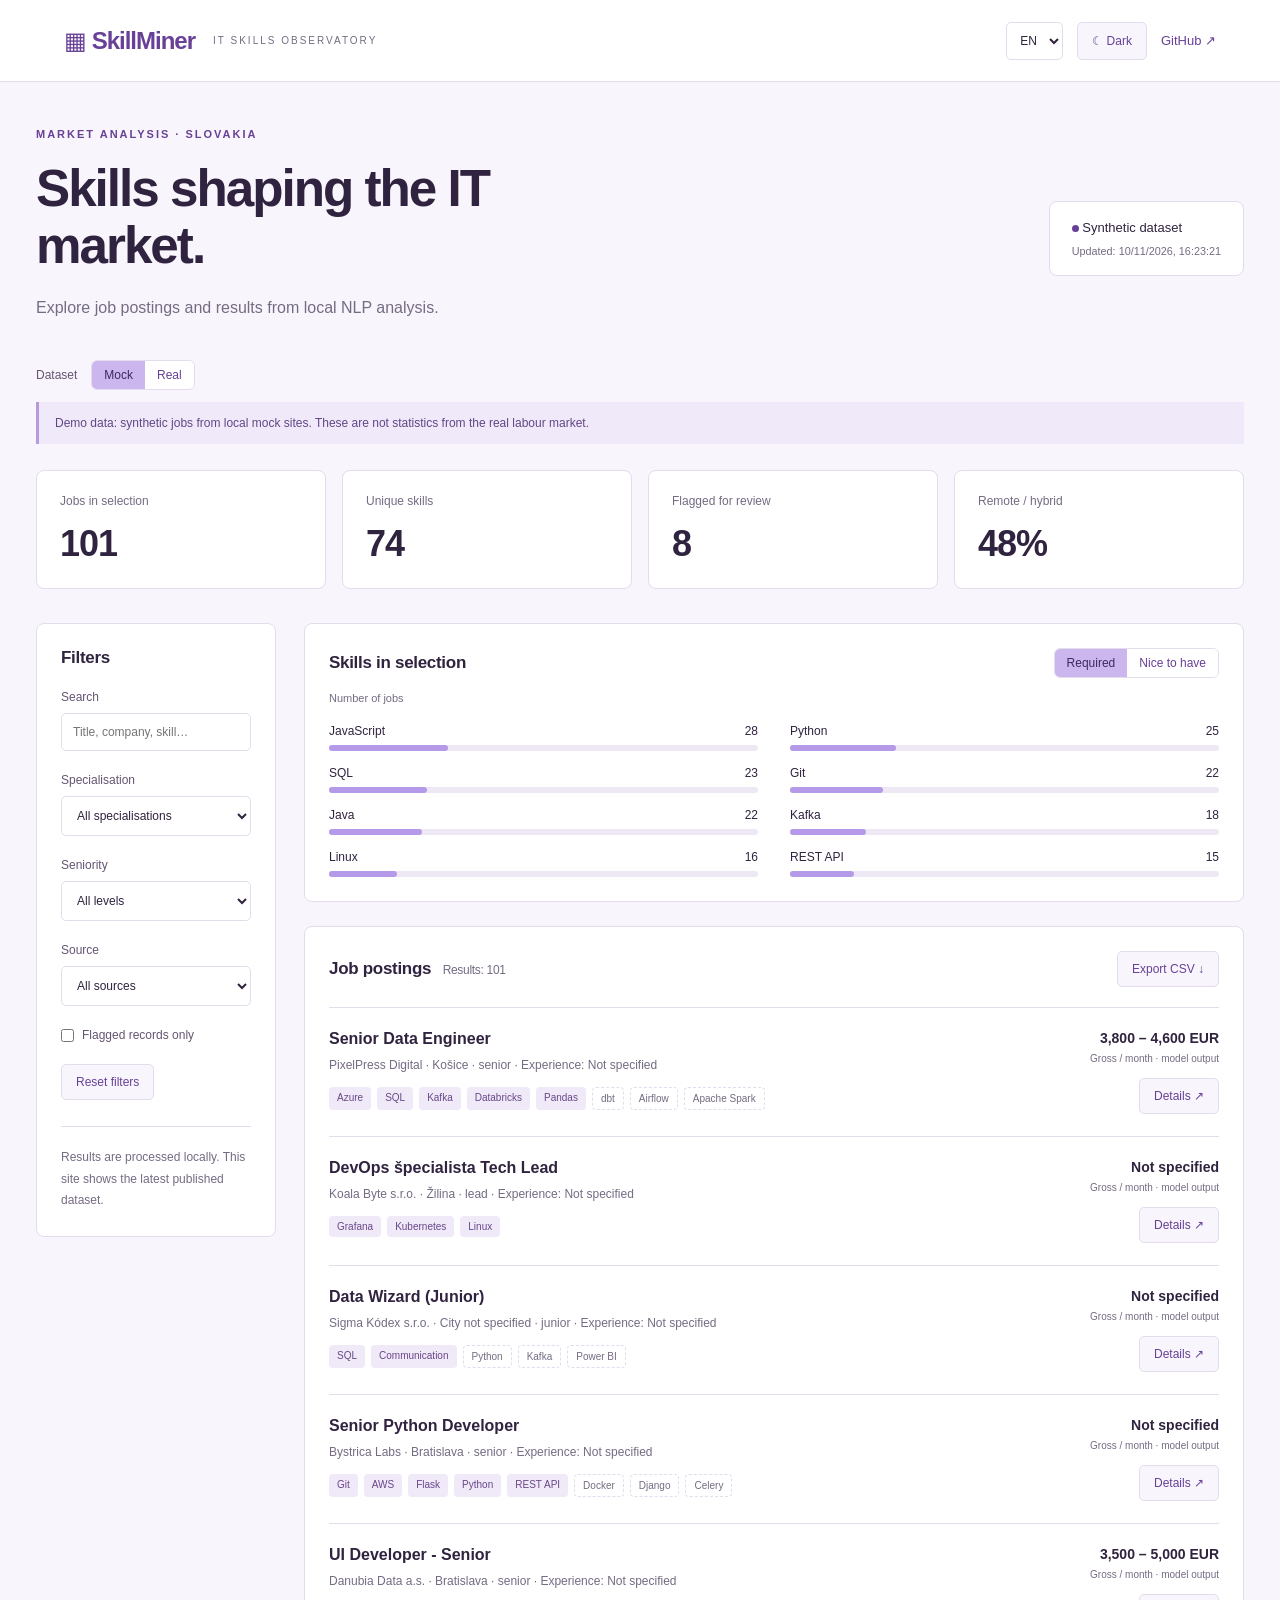
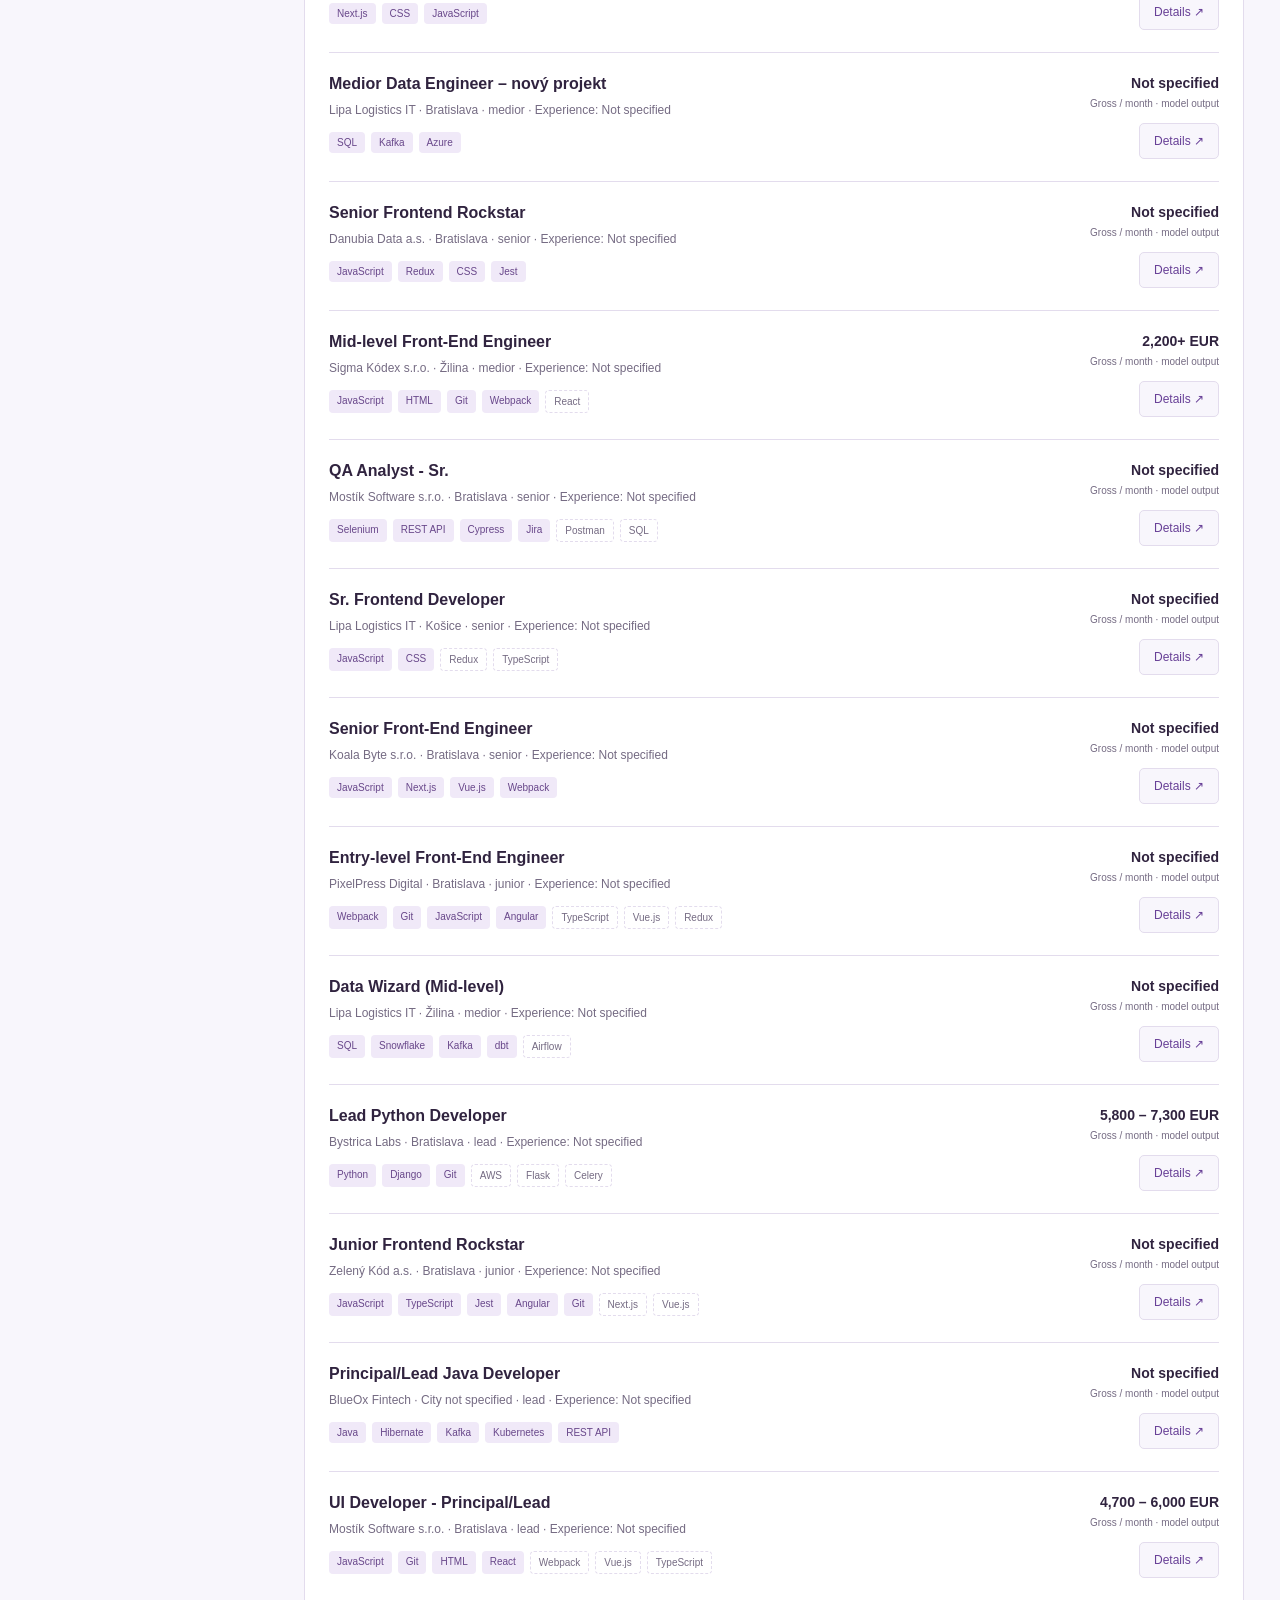
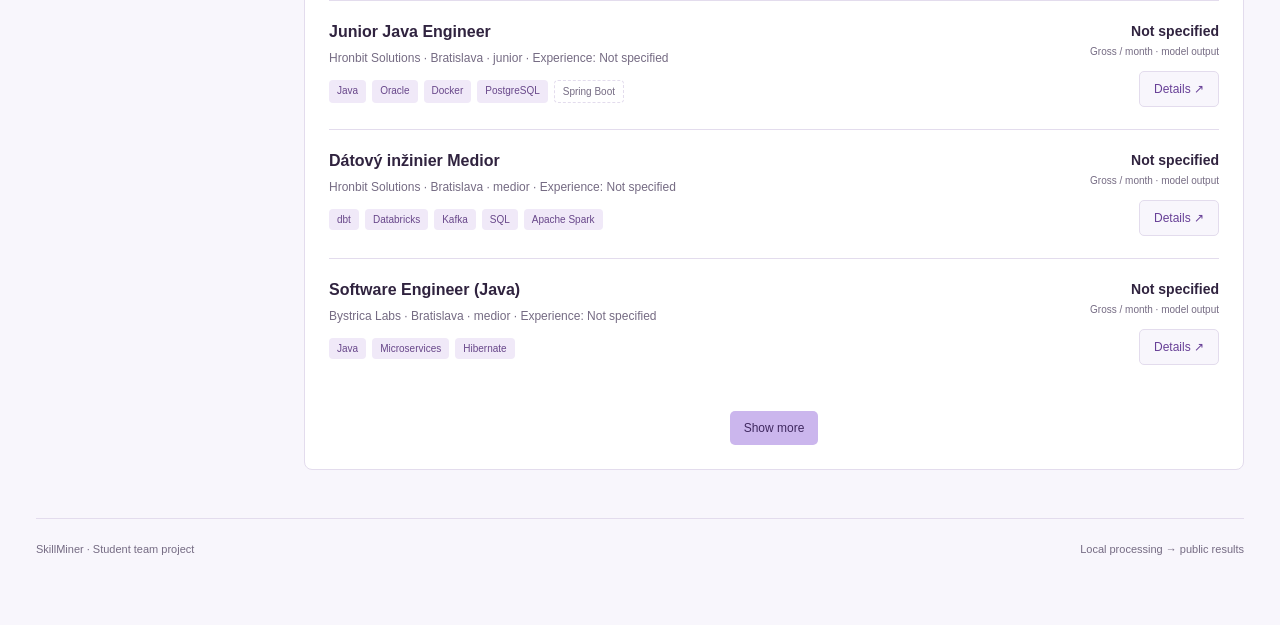
==== commit 9cb01193: "Add mock/real dataset switch to the dashboard The dashboard can now switch between synthetic mock da" ====
--- a/frontend/index.html
+++ b/frontend/index.html
@@ -1,8 +1,9 @@
-<!doctype html><html lang="uk"><head><meta charset="utf-8"><meta name="viewport" content="width=device-width,initial-scale=1"><title>SkillMiner — огляд вакансій</title><script>try{const theme=localStorage.getItem('skillminer-theme');document.documentElement.dataset.theme=theme==='dark'||theme==='light'?theme:(matchMedia('(prefers-color-scheme: dark)').matches?'dark':'light');}catch{document.documentElement.dataset.theme=matchMedia('(prefers-color-scheme: dark)').matches?'dark':'light';}</script><link rel="stylesheet" href="style.css?v=4"></head><body>
+<!doctype html><html lang="uk"><head><meta charset="utf-8"><meta name="viewport" content="width=device-width,initial-scale=1"><title>SkillMiner — огляд вакансій</title><script>try{const theme=localStorage.getItem('skillminer-theme');document.documentElement.dataset.theme=theme==='dark'||theme==='light'?theme:(matchMedia('(prefers-color-scheme: dark)').matches?'dark':'light');}catch{document.documentElement.dataset.theme=matchMedia('(prefers-color-scheme: dark)').matches?'dark':'light';}</script><link rel="stylesheet" href="style.css?v=5"></head><body>
 <header><a class="brand" href="./">▦ SkillMiner</a><span>IT SKILLS OBSERVATORY</span><div class="toolbar"><label class="language-control"><span class="sr-only" data-i18n="language">Мова</span><select id="language"><option value="sk">SK</option><option value="en">EN</option><option value="uk">UA</option></select></label><button id="theme" class="secondary" type="button"></button><a href="https://github.com/Merl1nnnn/Timovy-Projekt">GitHub ↗</a></div></header>
 <main><div class="eyebrow" data-i18n="eyebrow"></div><section class="intro"><div><h1 data-i18n="hero"></h1><p data-i18n="intro"></p></div><div class="stamp"><span class="dot"></span> <span id="dataset">Завантаження даних…</span><small id="updated"></small></div></section>
+<div class="dataset-bar"><span data-i18n="datasetSwitch">Набір даних</span><div class="segmented" role="group" data-i18n-aria="datasetSwitch"><button id="data-synthetic" type="button" class="active" aria-pressed="true" data-i18n="dataMock">Мокові</button><button id="data-real" type="button" aria-pressed="false" data-i18n="dataReal">Реальні</button></div></div>
 <div class="notice" id="notice">Демонстраційні дані: синтетичні вакансії з локальних мок-сайтів. Це не статистика реального ринку праці.</div>
 <section class="metrics" aria-label="Показники" data-i18n-aria="metrics"><article><span data-i18n="count">Вакансії у вибірці</span><strong id="count">—</strong></article><article><span data-i18n="skills">Унікальні технології</span><strong id="skills">—</strong></article><article><span data-i18n="review">Позначено для перевірки</span><strong id="review">—</strong></article><article><span data-i18n="remote">Дистанційно / гібрид</span><strong id="remote">—</strong></article></section>
 <section class="workspace"><aside><h2 data-i18n="filters">Фільтри</h2><label><span data-i18n="search">Пошук</span><input id="search" type="search" placeholder="Назва, компанія, навичка…" data-i18n-placeholder="searchPlaceholder"></label><label><span data-i18n="specialization">Спеціалізація</span><select id="specialization"><option value="" data-i18n="allSpecializations">Усі спеціалізації</option></select></label><label><span data-i18n="seniority">Рівень</span><select id="seniority"><option value="" data-i18n="allLevels">Усі рівні</option></select></label><label><span data-i18n="site">Джерело</span><select id="site"><option value="" data-i18n="allSources">Усі джерела</option></select></label><label class="check"><input id="doubtful" type="checkbox"> <span data-i18n="doubtful">Лише сумнівні</span></label><button id="reset" class="secondary" data-i18n="reset">Скинути фільтри</button><div class="aside-note" data-i18n="asideNote">Результати обробляються локально. На сайті показано останній опублікований набір.</div></aside><div><section class="ranking"><div class="section-title"><h2 data-i18n="technologiesSample">Навички у вибірці</h2><div class="segmented" role="group" data-i18n-aria="rankMode"><button id="rank-required" class="active" aria-pressed="true" data-i18n="rankRequired">Обов’язкові</button><button id="rank-nice" aria-pressed="false" data-i18n="rankNice">Бажані</button></div></div><p class="rank-note" data-i18n="jobCount">Кількість вакансій</p><div id="bars"></div></section><section class="postings"><div class="section-title"><h2><span data-i18n="postings">Вакансії</span> <span id="shown"></span></h2><button id="export" class="secondary" data-i18n="export">Експорт CSV ↓</button></div><div id="status" role="status"></div><div id="jobs"></div><button id="more" data-i18n="more" hidden>Показати ще</button></section></div></section>
 <footer><span data-i18n="footer"></span><span data-i18n="pipeline"></span></footer></main>
-<dialog id="detail"><button id="close" aria-label="Закрити" data-i18n-aria="close">✕</button><div id="detail-content"></div></dialog><script src="i18n.js?v=3" defer></script><script src="app.js?v=3" defer></script></body></html>
+<dialog id="detail"><button id="close" aria-label="Закрити" data-i18n-aria="close">✕</button><div id="detail-content"></div></dialog><script src="i18n.js?v=4" defer></script><script src="app.js?v=4" defer></script></body></html>
--- a/frontend/style.css
+++ b/frontend/style.css
@@ -4,3 +4,5 @@
 h1{max-width:590px}header{gap:18px}dialog{background:var(--surface)}.brand{white-space:nowrap}@media(max-width:450px){header{height:auto;min-height:82px;flex-wrap:wrap;padding:18px;gap:14px}.toolbar{gap:9px}.toolbar a{font-size:11px}.toolbar button{padding:9px}.brand{font-size:21px}}@media(max-width:350px){.toolbar{margin-left:0;width:100%;justify-content:space-between}}
 
 .segmented{display:inline-flex;border:1px solid var(--line);border-radius:6px;overflow:hidden}.segmented button{background:var(--surface);color:var(--accent-ink);border-radius:0;padding:7px 12px}.segmented button.active{background:var(--accent);color:var(--button-ink)}.rank-note{font-size:11px;margin:-8px 0 16px}.tag.nice{background:transparent;border:1px dashed var(--line);color:var(--muted)}.facts{display:flex;flex-wrap:wrap;gap:8px 20px;font-size:13px;color:var(--muted)}.facts strong{color:var(--ink);font-weight:600}.summary{font-size:14px;color:var(--ink)}
+
+:root{--real:#0f6b5c;--real-on:#fff;--real-bg:#e2f3ee;--real-ink:#0c4d42}:root[data-theme="dark"]{--real:#4cc0a5;--real-on:#0b1f1a;--real-bg:#11302a;--real-ink:#a9e5d6}.dataset-bar{display:flex;flex-wrap:wrap;align-items:center;gap:10px 14px;margin-top:24px;font-size:12px;color:var(--label)}.dataset-bar+.notice{margin-top:12px}body[data-dataset="real"] .notice{background:var(--real-bg);border-left-color:var(--real);color:var(--real-ink)}body[data-dataset="real"] .dot{background:var(--real)}#data-real.active{background:var(--real);color:var(--real-on)}
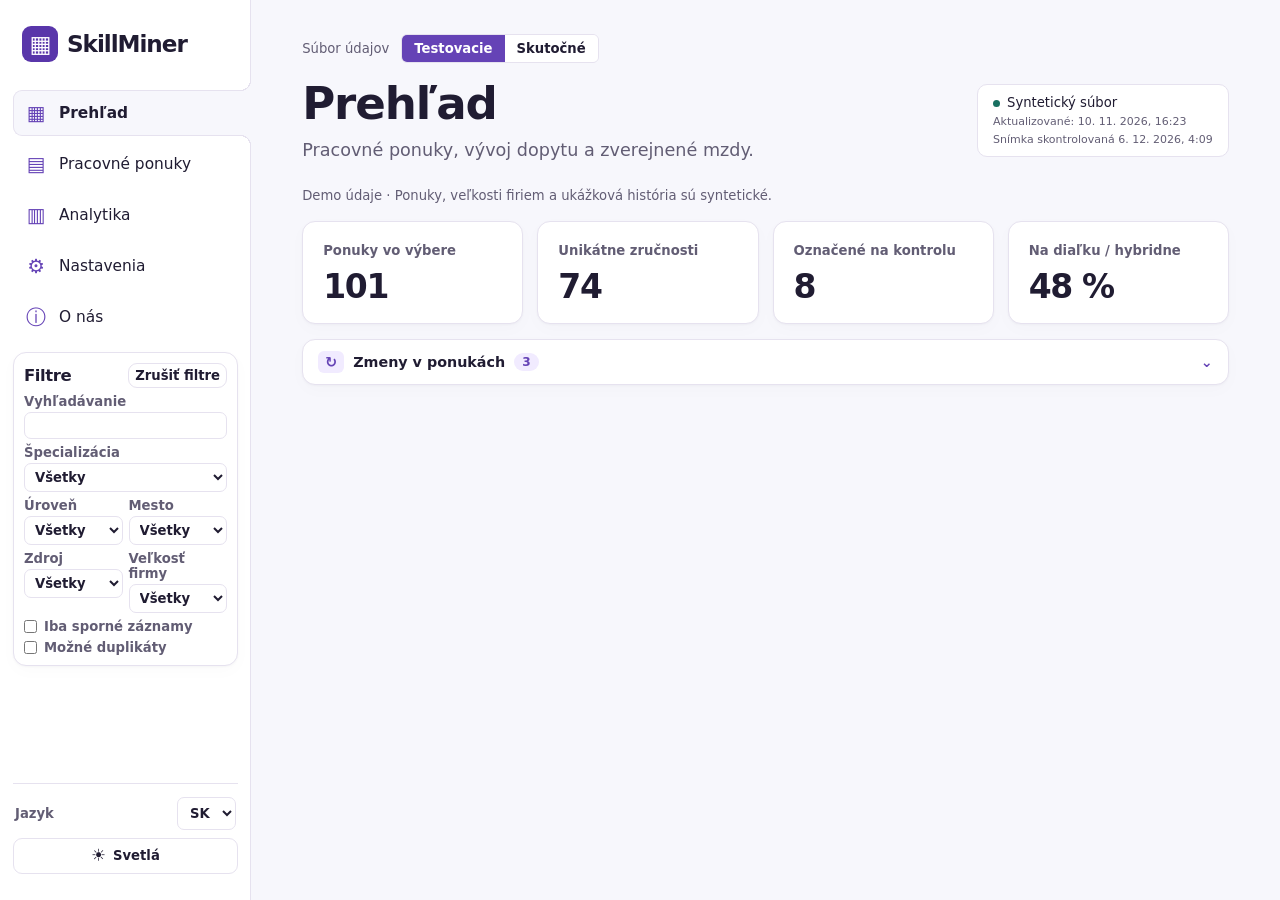
==== commit 9dfb5c52: "Merge pull request #4: Nikita's dashboard, adapted to the new schema Nikita's dashboard (sections, c" ====
--- a/frontend/index.html
+++ b/frontend/index.html
@@ -1,9 +1,209 @@
-<!doctype html><html lang="uk"><head><meta charset="utf-8"><meta name="viewport" content="width=device-width,initial-scale=1"><title>SkillMiner — огляд вакансій</title><script>try{const theme=localStorage.getItem('skillminer-theme');document.documentElement.dataset.theme=theme==='dark'||theme==='light'?theme:(matchMedia('(prefers-color-scheme: dark)').matches?'dark':'light');}catch{document.documentElement.dataset.theme=matchMedia('(prefers-color-scheme: dark)').matches?'dark':'light';}</script><link rel="stylesheet" href="style.css?v=5"></head><body>
-<header><a class="brand" href="./">▦ SkillMiner</a><span>IT SKILLS OBSERVATORY</span><div class="toolbar"><label class="language-control"><span class="sr-only" data-i18n="language">Мова</span><select id="language"><option value="sk">SK</option><option value="en">EN</option><option value="uk">UA</option></select></label><button id="theme" class="secondary" type="button"></button><a href="https://github.com/Merl1nnnn/Timovy-Projekt">GitHub ↗</a></div></header>
-<main><div class="eyebrow" data-i18n="eyebrow"></div><section class="intro"><div><h1 data-i18n="hero"></h1><p data-i18n="intro"></p></div><div class="stamp"><span class="dot"></span> <span id="dataset">Завантаження даних…</span><small id="updated"></small></div></section>
-<div class="dataset-bar"><span data-i18n="datasetSwitch">Набір даних</span><div class="segmented" role="group" data-i18n-aria="datasetSwitch"><button id="data-synthetic" type="button" class="active" aria-pressed="true" data-i18n="dataMock">Мокові</button><button id="data-real" type="button" aria-pressed="false" data-i18n="dataReal">Реальні</button></div></div>
-<div class="notice" id="notice">Демонстраційні дані: синтетичні вакансії з локальних мок-сайтів. Це не статистика реального ринку праці.</div>
-<section class="metrics" aria-label="Показники" data-i18n-aria="metrics"><article><span data-i18n="count">Вакансії у вибірці</span><strong id="count">—</strong></article><article><span data-i18n="skills">Унікальні технології</span><strong id="skills">—</strong></article><article><span data-i18n="review">Позначено для перевірки</span><strong id="review">—</strong></article><article><span data-i18n="remote">Дистанційно / гібрид</span><strong id="remote">—</strong></article></section>
-<section class="workspace"><aside><h2 data-i18n="filters">Фільтри</h2><label><span data-i18n="search">Пошук</span><input id="search" type="search" placeholder="Назва, компанія, навичка…" data-i18n-placeholder="searchPlaceholder"></label><label><span data-i18n="specialization">Спеціалізація</span><select id="specialization"><option value="" data-i18n="allSpecializations">Усі спеціалізації</option></select></label><label><span data-i18n="seniority">Рівень</span><select id="seniority"><option value="" data-i18n="allLevels">Усі рівні</option></select></label><label><span data-i18n="site">Джерело</span><select id="site"><option value="" data-i18n="allSources">Усі джерела</option></select></label><label class="check"><input id="doubtful" type="checkbox"> <span data-i18n="doubtful">Лише сумнівні</span></label><button id="reset" class="secondary" data-i18n="reset">Скинути фільтри</button><div class="aside-note" data-i18n="asideNote">Результати обробляються локально. На сайті показано останній опублікований набір.</div></aside><div><section class="ranking"><div class="section-title"><h2 data-i18n="technologiesSample">Навички у вибірці</h2><div class="segmented" role="group" data-i18n-aria="rankMode"><button id="rank-required" class="active" aria-pressed="true" data-i18n="rankRequired">Обов’язкові</button><button id="rank-nice" aria-pressed="false" data-i18n="rankNice">Бажані</button></div></div><p class="rank-note" data-i18n="jobCount">Кількість вакансій</p><div id="bars"></div></section><section class="postings"><div class="section-title"><h2><span data-i18n="postings">Вакансії</span> <span id="shown"></span></h2><button id="export" class="secondary" data-i18n="export">Експорт CSV ↓</button></div><div id="status" role="status"></div><div id="jobs"></div><button id="more" data-i18n="more" hidden>Показати ще</button></section></div></section>
-<footer><span data-i18n="footer"></span><span data-i18n="pipeline"></span></footer></main>
-<dialog id="detail"><button id="close" aria-label="Закрити" data-i18n-aria="close">✕</button><div id="detail-content"></div></dialog><script src="i18n.js?v=4" defer></script><script src="app.js?v=4" defer></script></body></html>
+<!doctype html>
+<html lang="sk" data-theme="original" data-mode="light">
+<head>
+  <meta charset="utf-8">
+  <meta name="viewport" content="width=device-width, initial-scale=1">
+  <title>SkillMiner</title>
+  <script>
+    try {
+      const theme = localStorage.getItem('skillminer-theme');
+      if (['original', 'classic', 'zive', 'tuke', 'nik'].includes(theme)) {
+        document.documentElement.dataset.theme = theme;
+      }
+      const mode = localStorage.getItem('skillminer-mode');
+      document.documentElement.dataset.mode = (mode === 'light' || mode === 'dark')
+        ? mode : (theme === 'zive' || theme === 'dark' ? 'dark' : 'light');
+    } catch {}
+  </script>
+  <link rel="stylesheet" href="style.css?v=9">
+  <script src="i18n.js?v=5" defer></script>
+  <script src="interface-i18n.js?v=4" defer></script>
+  <script src="jobs-model.js?v=2" defer></script>
+  <script src="app.js?v=8" defer></script>
+</head>
+<body>
+  <div class="app-shell">
+    <aside class="sidebar" id="sidebar">
+      <a class="brand" href="#/overview" aria-label="SkillMiner"><span class="brand-icon" aria-hidden="true">▦</span><span class="brand-name">SkillMiner</span></a>
+      <button id="menu-toggle" class="menu-toggle" type="button" aria-expanded="false" aria-controls="app-nav" data-i18n-aria="toggleMenu">☰</button>
+      <div class="sidebar-scroll">
+        <nav class="sidebar-nav" id="app-nav" data-i18n-aria="navigation">
+          <a href="#/overview" data-route="overview" data-i18n-aria="overview"><span aria-hidden="true">▦</span><span data-i18n="overview"></span></a>
+          <a href="#/postings" data-route="postings" data-i18n-aria="postings"><span aria-hidden="true">▤</span><span data-i18n="postings"></span></a>
+          <a href="#/analytics" data-route="analytics" data-i18n-aria="analytics"><span aria-hidden="true">▥</span><span data-i18n="analytics"></span></a>
+          <a href="#/settings" data-route="settings" data-i18n-aria="settings"><span aria-hidden="true">⚙</span><span data-i18n="settings"></span></a>
+          <a href="#/about" data-route="about" data-i18n-aria="about"><span aria-hidden="true">ⓘ</span><span data-i18n="about"></span></a>
+        </nav>
+        <button class="filter-toggle secondary" id="filter-toggle" type="button" aria-expanded="false"
+                aria-controls="filter-panel" data-i18n-aria="filters">☷</button>
+        <aside id="filter-panel" class="panel filter-panel" aria-labelledby="filters-title">
+          <div class="section-title">
+            <h2 id="filters-title" data-i18n="filters"></h2>
+            <div class="filter-actions">
+              <button id="reset" type="button" class="secondary" data-i18n="reset"></button>
+              <button class="filter-close secondary" id="filter-close" type="button" data-i18n-aria="close">✕</button>
+            </div>
+          </div>
+          <div class="filter-fields">
+            <label class="full-row"><span data-i18n="search"></span><input id="search" type="search"></label>
+            <label class="full-row"><span data-i18n="specialization"></span><select id="specialization"><option value="" data-i18n="allFilterValues"></option></select></label>
+            <label><span data-i18n="seniority"></span><select id="seniority"><option value="" data-i18n="allFilterValues"></option></select></label>
+            <label><span data-i18n="location"></span><select id="location"><option value="" data-i18n="allFilterValues"></option></select></label>
+            <label><span data-i18n="site"></span><select id="site"><option value="" data-i18n="allFilterValues"></option></select></label>
+            <label><span data-i18n="company_size"></span>
+              <select id="company_size">
+                <option value="" data-i18n="allFilterValues"></option><option value="small" data-i18n="small"></option>
+                <option value="medium" data-i18n="medium"></option><option value="large" data-i18n="large"></option>
+                <option value="unknown" data-i18n="unknown"></option>
+              </select>
+            </label>
+            <div class="filter-checks">
+              <label class="check"><input id="doubtful" type="checkbox"><span data-i18n="doubtful"></span></label>
+              <label class="check"><input id="duplicates" type="checkbox"><span data-i18n="possibleDuplicates"></span></label>
+            </div>
+          </div>
+        </aside>
+      </div>
+      <div class="sidebar-tools">
+        <label class="language-control"><span data-i18n="language"></span>
+          <select id="language" data-i18n-aria="language">
+            <option value="uk" lang="uk">UA</option><option value="sk" lang="sk">SK</option>
+            <option value="cs" lang="cs">CZ</option><option value="en" lang="en">EN</option>
+            <option value="de" lang="de">DE</option>
+          </select>
+        </label>
+        <button class="mode-toggle secondary" id="mode-toggle" type="button" aria-pressed="false" data-i18n-aria="darkMode">
+          <span id="mode-icon" aria-hidden="true">☀</span><span class="mode-label" id="mode-label"></span>
+        </button>
+      </div>
+    </aside>
+
+    <main id="main-content">
+      <div class="dataset-bar">
+        <span data-i18n="datasetSwitch"></span>
+        <div class="segmented" role="group" data-i18n-aria="datasetSwitch">
+          <button id="data-synthetic" type="button" class="active" aria-pressed="true" data-i18n="dataMock"></button>
+          <button id="data-real" type="button" aria-pressed="false" data-i18n="dataReal"></button>
+        </div>
+      </div>
+      <section class="screen" id="screen-overview" aria-labelledby="overview-title">
+        <header class="screen-heading">
+          <div><h1 id="overview-title" tabindex="-1" data-i18n="overview"></h1><p data-i18n="dashboardIntro"></p></div>
+          <div class="stamp" role="status"><span class="dot"></span><span id="dataset"></span><small id="updated"></small><small id="checked"></small></div>
+        </header>
+        <p class="notice" id="notice"></p>
+        <section class="metrics" data-i18n-aria="metrics">
+          <article><span data-i18n="count"></span><strong id="count">—</strong></article>
+          <article><span data-i18n="skills"></span><strong id="skills">—</strong></article>
+          <article><span data-i18n="review"></span><strong id="review">—</strong></article>
+          <article><span data-i18n="remote"></span><strong id="remote">—</strong></article>
+        </section>
+        <details class="panel changes" id="changes">
+          <summary><span class="changes-icon" aria-hidden="true">↻</span><span data-i18n="changes"></span><span id="change-count" class="pill">—</span></summary>
+          <div id="change-list" class="change-list"></div>
+        </details>
+      </section>
+
+      <section class="screen" id="screen-postings" aria-labelledby="postings-title" hidden>
+        <header class="screen-heading">
+          <h1 id="postings-title" tabindex="-1" data-i18n="postings"></h1>
+          <button id="export" type="button" class="secondary" data-i18n="export" disabled></button>
+        </header>
+        <div id="postings" class="panel postings">
+          <div class="section-title"><h2><span data-i18n="resultsLabel"></span> <span id="shown" class="pill"></span></h2></div>
+          <p id="status" role="status" hidden></p>
+          <div class="table-wrap" id="job-table" hidden>
+            <table>
+              <thead><tr><th data-i18n="position"></th><th data-i18n="company"></th><th data-i18n="salary"></th><th data-i18n="site"></th></tr></thead>
+              <tbody id="jobs"></tbody>
+            </table>
+          </div>
+          <button id="more" type="button" class="secondary more" data-i18n="more" hidden></button>
+        </div>
+      </section>
+
+      <section class="screen" id="screen-analytics" aria-labelledby="analytics-title" hidden>
+        <header class="screen-heading">
+          <h1 id="analytics-title" tabindex="-1" data-i18n="analytics"></h1>
+        </header>
+        <div id="analytics" class="analytics">
+          <article class="panel chart-panel">
+            <div class="section-title">
+              <div><h2 data-i18n="activity"></h2><p data-i18n="activityNote"></p></div>
+              <label class="period"><span class="sr-only" data-i18n="period"></span>
+                <select id="period"><option value="7" data-i18n="last7"></option><option value="30" data-i18n="last30" selected></option><option value="90" data-i18n="last90"></option></select>
+              </label>
+            </div>
+            <div class="chart-legend" id="activity-legend"></div>
+            <div id="activity"></div>
+          </article>
+          <article class="panel chart-panel">
+            <div class="section-title"><div><h2 data-i18n="payComparison"></h2><p data-i18n="payMethod"></p></div></div>
+            <div id="pay-comparison"></div>
+          </article>
+          <div class="chart-grid">
+            <article class="panel chart-panel">
+              <div class="section-title"><h2 data-i18n="technologiesSample"></h2>
+                <div class="segmented" role="group" data-i18n-aria="rankMode">
+                  <button id="rank-required" type="button" class="active" aria-pressed="true" data-i18n="rankRequired"></button>
+                  <button id="rank-nice" type="button" aria-pressed="false" data-i18n="rankNice"></button>
+                </div>
+              </div>
+              <div id="bars"></div>
+            </article>
+            <article class="panel chart-panel">
+              <div class="section-title"><h2 data-i18n="distribution"></h2>
+                <label class="period"><span class="sr-only" data-i18n="distribution"></span>
+                  <select id="group-by"><option value="specialization" data-i18n="specialization"></option><option value="seniority" data-i18n="seniority"></option><option value="location" data-i18n="location"></option></select>
+                </label>
+              </div>
+              <div id="distribution"></div>
+            </article>
+          </div>
+        </div>
+      </section>
+
+      <section class="screen" id="screen-settings" aria-labelledby="settings-title" hidden>
+        <header class="screen-heading"><h1 id="settings-title" tabindex="-1" data-i18n="settings"></h1></header>
+        <div class="panel preferences">
+          <fieldset id="theme-choices">
+            <legend data-i18n="theme"></legend>
+            <div class="themes">
+              <label class="theme-choice"><input type="radio" name="theme" value="original"><span class="swatches swatch-original" aria-hidden="true"></span><span>Original</span></label>
+              <label class="theme-choice"><input type="radio" name="theme" value="classic"><span class="swatches swatch-classic" aria-hidden="true"></span><span>Classic</span></label>
+              <label class="theme-choice"><input type="radio" name="theme" value="zive"><span class="swatches swatch-zive" aria-hidden="true"></span><span>Zive IT</span></label>
+              <label class="theme-choice"><input type="radio" name="theme" value="tuke"><span class="swatches swatch-tuke" aria-hidden="true"></span><span>TUKE FEI</span></label>
+              <label class="theme-choice"><input type="radio" name="theme" value="nik"><span class="swatches swatch-nik" aria-hidden="true"></span><span>Nik</span></label>
+            </div>
+          </fieldset>
+          <div class="view-preferences">
+            <label><span data-i18n="rowsPerPage"></span>
+              <select id="rows-per-page"><option>10</option><option selected>15</option><option>25</option><option>50</option></select>
+            </label>
+            <label><span data-i18n="defaultPeriod"></span>
+              <select id="default-period"><option value="7" data-i18n="last7"></option><option value="30" data-i18n="last30" selected></option><option value="90" data-i18n="last90"></option></select>
+            </label>
+          </div>
+        </div>
+        <div class="panel preferences account-panel">
+          <button type="button" class="secondary" disabled aria-describedby="account-demo" data-i18n="account"></button>
+          <p id="account-demo" data-i18n="accountDemo"></p>
+        </div>
+      </section>
+
+      <section class="screen" id="screen-about" aria-labelledby="about-title" hidden>
+        <header class="screen-heading"><h1 id="about-title" tabindex="-1" data-i18n="about"></h1></header>
+        <article class="panel preferences about-panel">
+          <h2>SkillMiner</h2>
+          <p data-i18n="aboutProject"></p>
+          <a href="https://github.com/Merl1nnnn/Timovy-Projekt" target="_blank" rel="noopener noreferrer">GitHub ↗</a>
+        </article>
+      </section>
+    </main>
+  </div>
+  <dialog id="detail" aria-labelledby="detail-title">
+    <button id="close" class="secondary close" type="button" data-i18n-aria="close">✕</button>
+    <div id="detail-content"></div>
+  </dialog>
+</body>
+</html>
--- a/frontend/style.css
+++ b/frontend/style.css
@@ -1,8 +1,396 @@
-:root{font-family:Inter,Arial,sans-serif;font-synthesis:none;--button-ink:#3f285f;--ink:#30233f;--page:#f8f6fc;--surface:#fff;--accent:#cbb6ed;--accent-ink:#684097;--muted:#756b83;--line:#e3dced;--label:#655472;--input:#30233f;--notice:#efe9fa;--notice-ink:#624784;--notice-line:#b89bdc;--track:#eee8f5;--bar:#b49ae8;--tag:#f0e9f8;--tag-ink:#68478a;--flag:#fff2d8;--flag-ink:#896321;--focus:#9b76cd;color:var(--ink);background:var(--page);color-scheme:light}
-:root[data-theme="dark"]{--button-ink:#fff;--ink:#eee6fa;--page:#13101b;--surface:#20192c;--accent:#623a94;--accent-ink:#c6abea;--muted:#b6a8c7;--line:#42344f;--label:#cdbbdf;--input:#eee6fa;--notice:#30203f;--notice-ink:#d8c2ee;--notice-line:#8053ad;--track:#352641;--bar:#8550bd;--tag:#352443;--tag-ink:#d9c0ef;--flag:#48391e;--flag-ink:#f5d38a;--focus:#b499df;color-scheme:dark}*{box-sizing:border-box}body{margin:0}header{height:82px;border-bottom:1px solid var(--line);display:flex;align-items:center;gap:40px;padding:0 max(5vw,24px);background:var(--surface)}a{color:var(--accent-ink)}header a{text-decoration:none}.toolbar{margin-left:auto;display:flex;align-items:center;gap:14px}.toolbar a{font-size:13px;white-space:nowrap}.language-control{margin:0}.language-control select{margin:0;width:auto;padding:9px;min-height:38px}.toolbar button{min-height:38px;white-space:nowrap}.sr-only{position:absolute;width:1px;height:1px;padding:0;margin:-1px;overflow:hidden;clip:rect(0,0,0,0);white-space:nowrap;border:0}header>span{font-size:10px;letter-spacing:2px;color:var(--muted)}.brand{font-size:24px;font-weight:800;letter-spacing:-1px}main{max-width:1320px;padding:46px 36px;margin:auto}.eyebrow{font-size:11px;letter-spacing:2px;color:var(--accent-ink);font-weight:700}.intro{display:flex;justify-content:space-between;gap:28px;align-items:center}h1{font-size:clamp(34px,4vw,52px);line-height:1.12;letter-spacing:-2px;margin:20px 0}p{color:var(--muted);line-height:1.6}.stamp{font-size:13px;background:var(--surface);border:1px solid var(--line);padding:18px 22px;border-radius:8px;max-width:300px}.stamp small{display:block;color:var(--muted);margin-top:10px}.dot{display:inline-block;width:7px;height:7px;background:var(--accent-ink);border-radius:50%}.notice{font-size:12px;background:var(--notice);padding:12px 16px;border-left:3px solid var(--notice-line);margin:24px 0;color:var(--notice-ink);line-height:1.5}.metrics{display:grid;grid-template-columns:repeat(4,1fr);gap:16px;margin:26px 0 34px}.metrics article{background:var(--surface);padding:23px;border:1px solid var(--line);border-radius:8px}.metrics span{display:block;font-size:12px;color:var(--muted)}.metrics strong{display:block;font-size:36px;font-weight:600;margin-top:15px;letter-spacing:-1px}.workspace{display:grid;grid-template-columns:240px 1fr;gap:28px}aside,.ranking,.postings{border:1px solid var(--line);border-radius:8px;background:var(--surface);padding:24px}aside{align-self:start;position:sticky;top:20px}h2{font-size:17px;letter-spacing:-.3px;margin:0 0 20px}label{display:block;font-size:12px;margin:22px 0;color:var(--label)}input,select{width:100%;font:inherit;padding:11px;border:1px solid var(--line);border-radius:5px;margin-top:9px;background:var(--surface);color:var(--input)}.check{display:flex;align-items:center;gap:8px}.check input{width:auto;margin:0}.aside-note{border-top:1px solid var(--line);margin-top:26px;padding-top:20px;font-size:12px;line-height:1.8;color:var(--muted)}button{font:inherit;cursor:pointer;border:0;border-radius:5px;background:var(--accent);color:var(--button-ink);padding:10px 14px;font-size:12px}button:hover{filter:brightness(.92)}button:focus-visible,a:focus-visible,input:focus-visible,select:focus-visible{outline:3px solid var(--focus);outline-offset:3px}.secondary{background:var(--page);color:var(--accent-ink);border:1px solid var(--line)}.section-title{display:flex;justify-content:space-between;align-items:center;gap:12px;margin-bottom:20px}.section-title h2{margin:0}.section-title>span{font-size:11px;color:var(--muted)}#bars{display:grid;grid-template-columns:1fr 1fr;gap:15px 32px}.bar-label{display:flex;justify-content:space-between;font-size:12px;margin-bottom:7px}.track{height:6px;background:var(--track);border-radius:3px}.fill{height:100%;background:var(--bar);border-radius:3px}.postings{margin-top:24px}#shown{font-size:12px;font-weight:400;color:var(--muted);margin-left:7px}.job{padding:22px 0;border-top:1px solid var(--line);display:grid;grid-template-columns:1fr auto;gap:14px}.job h3{font-size:16px;margin:0 0 8px}.job p{font-size:12px;margin:0 0 12px}.tags{display:flex;flex-wrap:wrap;gap:6px}.tag{background:var(--tag);padding:5px 8px;font-size:10px;border-radius:4px;color:var(--tag-ink)}.flag{background:var(--flag);color:var(--flag-ink)}.salary{font-size:14px;font-weight:600;text-align:right}.salary small{display:block;font-weight:400;font-size:10px;color:var(--muted);margin-top:7px}.job button{margin-top:14px;float:right}#status{font-size:13px;color:var(--muted)}#more{display:block;margin:24px auto 0}#more[hidden]{display:none}footer{display:flex;justify-content:space-between;margin-top:48px;font-size:11px;color:var(--muted);border-top:1px solid var(--line);padding:24px 0}dialog{border:1px solid var(--line);border-radius:12px;max-width:650px;width:calc(100% - 32px);padding:30px;color:var(--ink)}dialog::backdrop{background:#120b2066}#close{float:right;background:var(--tag);color:var(--ink)}dialog h2{font-size:24px;line-height:1.3;margin-right:35px}dialog h3{font-size:14px;margin-top:26px}dialog li{font-size:13px;line-height:1.8}dialog p{font-size:13px}dialog .tags{margin-top:12px}@media(max-width:850px){main{padding:28px 18px}.workspace{grid-template-columns:1fr}aside{position:static;display:grid;grid-template-columns:1fr 1fr;gap:12px}aside h2{grid-column:1/-1}label{margin:0}.aside-note{grid-column:1/-1}.metrics{grid-template-columns:1fr 1fr}.intro{align-items:start;flex-direction:column}header>span{display:none}#bars{grid-template-columns:1fr}footer{gap:20px;flex-direction:column}}@media(max-width:450px){.job{grid-template-columns:1fr}.salary{text-align:left}.job button{float:none}.metrics article{padding:16px}aside{grid-template-columns:1fr}.section-title{align-items:start}h1{letter-spacing:-1px}}
+:root {
+  font-family: Inter, system-ui, sans-serif;
+  font-size: 110%;
+  color-scheme: light;
+  --ink: #201c32;
+  --page: #f7f7fc;
+  --surface: #fff;
+  --accent: #6543b6;
+  --soft: #f1ebff;
+  --muted: #625d74;
+  --line: #e6e2ef;
+  --brand: #5936aa;
+  --inverse: #fff;
+  --blue: #246390;
+  --green: #197061;
+  --warning: #81601f;
+  --warning-bg: #fbf1dc;
+  --shadow: 0 1px 2px #24163c08, 0 5px 18px #24163c05;
+  --sidebar: #fff;
+}
+:root[data-theme="classic"] {
+  --ink: #143248;
+  --page: #f2f9fd;
+  --accent: #185477;
+  --soft: #e1f2fc;
+  --muted: #47667d;
+  --line: #cfdfeb;
+  --brand: #276b96;
+  --sidebar: #b5e2fa;
+}
+:root[data-theme="zive"] {
+  --ink: #172131;
+  --page: #f2f6fb;
+  --accent: #255b97;
+  --soft: #dce9fa;
+  --muted: #4e6480;
+  --line: #d6e1ef;
+  --brand: #3979b9;
+  --sidebar: #eef4fc;
+}
+:root[data-mode="dark"] {
+  color-scheme: dark;
+  --ink: #f2eafa;
+  --page: #171320;
+  --surface: #221a2c;
+  --accent: #c5a7f9;
+  --soft: #342646;
+  --muted: #c1b2cb;
+  --line: #3f324b;
+  --brand: #c5a7f9;
+  --inverse: #231732;
+  --blue: #84b5eb;
+  --green: #6dd9b9;
+  --warning: #f4c657;
+  --warning-bg: #322821;
+  --shadow: none;
+  --sidebar: #1c1626;
+}
+:root[data-theme="zive"][data-mode="dark"] {
+  color-scheme: dark;
+  --ink: #e8edf5;
+  --page: #101723;
+  --surface: #172131;
+  --accent: #91bbf5;
+  --soft: #262f3d;
+  --muted: #a8b5c8;
+  --line: #273547;
+  --brand: #91bbf5;
+  --inverse: #10243d;
+  --blue: #84a7d8;
+  --green: #5ee9b5;
+  --warning: #f4c657;
+  --warning-bg: #251f22;
+  --shadow: none;
+  --sidebar: #0d1727;
+}
+:root[data-theme="tuke"] {
+  --ink: #342713;
+  --page: #fcf8ee;
+  --accent: #795505;
+  --soft: #f9edc4;
+  --muted: #6b5b3b;
+  --line: #eadfbd;
+  --brand: #ecb61b;
+  --inverse: #2e2100;
+  --sidebar: #fcf1cf;
+}
+:root[data-theme="nik"] {
+  --ink: #19372a;
+  --page: #f1f7f2;
+  --accent: #275943;
+  --soft: #deeee1;
+  --muted: #4b6656;
+  --line: #d0e2d3;
+  --brand: #72a98f;
+  --inverse: #142b21;
+  --sidebar: #9fd1a5;
+}
+:root[data-theme="classic"][data-mode="dark"] {
+  --ink: #e2f3fe;
+  --page: #101e29;
+  --surface: #172936;
+  --accent: #b5e2fa;
+  --soft: #254151;
+  --muted: #abc7d6;
+  --line: #2f4858;
+  --brand: #b5e2fa;
+  --inverse: #122632;
+  --blue: #79aee3;
+  --sidebar: #142531;
+}
+:root[data-theme="tuke"][data-mode="dark"] {
+  --ink: #fcf1d2;
+  --page: #211c12;
+  --surface: #2b2417;
+  --accent: #ecb61b;
+  --soft: #44351b;
+  --muted: #d1be94;
+  --line: #514127;
+  --brand: #ecb61b;
+  --inverse: #261b06;
+  --sidebar: #262015;
+}
+:root[data-theme="nik"][data-mode="dark"] {
+  --ink: #e6f5e8;
+  --page: #13241a;
+  --surface: #1a2e23;
+  --accent: #9fd1a5;
+  --soft: #294837;
+  --muted: #aecbb7;
+  --line: #344f40;
+  --brand: #72a98f;
+  --inverse: #102218;
+  --green: #6fc4a0;
+  --sidebar: #192b21;
+}
+* { box-sizing: border-box; }
+[hidden] { display: none !important; }
+html { scroll-padding-top: 20px; background: var(--page); color: var(--ink); }
+body { margin: 0; }
+:focus-visible { outline: 2px solid var(--accent); outline-offset: 3px; }
+a { color: var(--accent); text-decoration: none; }
+a:hover { text-decoration: underline; }
+p { color: var(--muted); line-height: 1.55; margin: 0; }
+h1, h2, h3 { margin: 0; letter-spacing: -.025em; }
+h1 { font-size: clamp(1.875rem, 4.4vw, 2.875rem); }
+h2 { font-size: 1.125rem; }
+h3 { font-size: 0.9375rem; }
+button, input, select { font: inherit; }
+button, select, summary { cursor: pointer; }
+button {
+  background: var(--soft); color: var(--accent); border: 1px solid transparent;
+  border-radius: 9px; padding: 9px 13px; font-size: 0.75rem; font-weight: 650;
+}
+button:hover:not(:disabled) { border-color: var(--accent); }
+button:disabled { opacity: .5; cursor: default; }
+.secondary { background: var(--surface); color: var(--ink); border-color: var(--line); }
+.app-shell { min-height: 100dvh; display: grid; grid-template-columns: 251px minmax(0, 1fr); }
+.sidebar {
+  --sidebar-padding: 13px;
+  --tab-curve: 11px;
+  position: sticky; top: 0; align-self: start; height: 100dvh; z-index: 2;
+  display: flex; flex-direction: column;
+  background: var(--sidebar); box-shadow: inset -1px 0 var(--line); padding: 26px var(--sidebar-padding);
+}
+.brand { display: flex; align-items: center; gap: 9px; color: var(--ink); font-size: 1.3125rem; font-weight: 800; letter-spacing: -.045em; margin: 0 9px 17px; }
+.brand:hover { text-decoration: none; }
+.brand-icon { color: var(--inverse); background: var(--brand); display: grid; place-items: center; flex: 0 0 36px; height: 36px; border-radius: 9px; }
+.sidebar-scroll {
+  flex: 1; min-height: 0; overflow-y: auto; scrollbar-width: none;
+  margin-inline: calc(0px - var(--sidebar-padding));
+  padding: var(--tab-curve) var(--sidebar-padding) 4px;
+}
+.sidebar-nav { position: relative; display: grid; gap: 5px; }
+.sidebar-nav a { position: relative; display: flex; align-items: center; gap: 13px; min-height: 46px; padding: 8px 12px; border: 1px solid transparent; border-radius: 9px; color: var(--ink); font-size: 0.875rem; }
+.sidebar-nav a > span:first-child { font-size: 1.125rem; color: var(--accent); text-align: center; flex: 0 0 20px; }
+.sidebar-nav a:hover:not([aria-current="page"]) { background: var(--soft); text-decoration: none; }
+.sidebar-nav a[aria-current="page"] {
+  font-weight: 700; text-decoration: none; background: var(--page); border-color: var(--line);
+}
+@media (min-width: 851px) and (min-height: 601px) {
+  .sidebar-nav a[aria-current="page"] {
+    border-right: 0; border-radius: 9px 0 0 9px;
+    margin-right: calc(0px - var(--sidebar-padding));
+  }
+  .sidebar-nav a[aria-current="page"]::before, .sidebar-nav a[aria-current="page"]::after {
+    content: ''; position: absolute; right: 0; pointer-events: none;
+    width: var(--tab-curve); height: var(--tab-curve);
+    background: radial-gradient(circle at var(--curve-origin), transparent calc(var(--tab-curve) - 1px),
+      var(--line) calc(var(--tab-curve) - 1px), var(--line) var(--tab-curve), var(--page) calc(var(--tab-curve) + .4px));
+  }
+  .sidebar-nav a[aria-current="page"]::before { --curve-origin: top left; bottom: 100%; }
+  .sidebar-nav a[aria-current="page"]::after { --curve-origin: bottom left; top: 100%; }
+}
+.menu-toggle, .filter-toggle, .filter-close { display: none; }
+.sidebar-tools { margin-top: auto; padding: 13px 0 0; border-top: 1px solid var(--line); display: grid; gap: 8px; }
+.language-control { display: flex; align-items: center; justify-content: space-between; gap: 8px; padding: 0 2px; }
+.language-control select { width: auto; min-width: 58px; margin: 0; }
+.mode-toggle { display: flex; align-items: center; justify-content: center; gap: 7px; min-height: 34px; }
+#mode-icon { font-size: 0.9375rem; line-height: 1; }
+main { width: 100%; max-width: 1450px; padding: 34px clamp(19px, 4vw, 52px); margin: 0 auto; min-width: 0; }
+.filter-panel { margin-top: 12px; padding: 10px; min-width: 0; }
+.filter-panel .section-title { margin-bottom: 6px; flex-wrap: wrap; gap: 5px; }
+.filter-panel h2 { font-size: 0.9375rem; }
+.filter-actions { display: flex; gap: 5px; }
+.filter-actions button { padding: 4px 6px; }
+.filter-panel label > :is(input, select):not([type="checkbox"]) { margin-top: 3px; padding: 5px 6px; }
+.screen-heading { display: flex; align-items: center; justify-content: space-between; gap: 15px; margin-bottom: 22px; }
+.screen-heading h1 { font-size: clamp(1.5625rem, 3.74vw, 2.5625rem); }
+.screen-heading h1:focus { outline: none; }
+.screen-heading p { margin-top: 7px; }
+.eyebrow { display: block; font-size: 0.6875rem; letter-spacing: .1em; font-weight: 750; color: var(--accent); margin-bottom: 8px; }
+.stamp { background: var(--surface); border: 1px solid var(--line); border-radius: 10px; padding: 10px 15px; font-size: 0.75rem; min-width: 205px; }
+.stamp small { display: block; color: var(--muted); margin: 5px 0 0; }
+.stamp small:empty { display: none; }
+.dot { display: inline-block; width: 7px; height: 7px; background: var(--green); border-radius: 50%; margin-right: 7px; }
+.notice { margin: 17px 0 14px; font-size: 0.75rem; }
+.metrics { display: grid; grid-template-columns: repeat(4, 1fr); gap: 14px; margin-bottom: 15px; }
+.metrics article, .panel { background: var(--surface); border: 1px solid var(--line); border-radius: 13px; box-shadow: var(--shadow); }
+.metrics article { padding: 17px 20px; }
+.metrics span { font-size: 0.75rem; color: var(--muted); font-weight: 550; }
+.metrics strong { display: block; margin-top: 8px; font-size: 1.875rem; font-weight: 700; letter-spacing: -.04em; }
+.changes { margin-bottom: 22px; }
+.changes summary { list-style: none; display: flex; gap: 9px; align-items: center; padding: 11px 15px; font-size: 0.8125rem; font-weight: 650; }
+.changes summary::-webkit-details-marker { display: none; }
+.changes summary::after { content: '⌄'; color: var(--accent); margin-left: auto; }
+.changes[open] summary::after { rotate: 180deg; }
+.changes-icon { background: var(--soft); color: var(--accent); border-radius: 6px; padding: 3px 7px; }
+.pill { display: inline-flex; background: var(--soft); color: var(--accent); border-radius: 20px; padding: 2px 8px; font-size: 0.6875rem; font-weight: 650; vertical-align: middle; }
+.pill:empty { display: none; }
+.change-list { padding: 0 15px 12px; }
+.change { border-top: 1px solid var(--line); padding: 10px 0; font-size: 0.8125rem; }
+.change > div { display: flex; justify-content: space-between; align-items: baseline; gap: 10px; }
+.change ul { margin: 4px 0 0; padding-left: 18px; color: var(--muted); line-height: 1.55; }
+.link-button { background: transparent; color: var(--accent); padding: 3px 0; text-align: left; }
+.link-button:hover:not(:disabled) { border-color: transparent; text-decoration: underline; }
+.chart-panel { min-width: 0; }
+.preferences { max-width: 800px; padding: 20px; }
+.filter-fields { display: grid; grid-template-columns: repeat(2, minmax(0, 1fr)); gap: 6px; }
+.filter-fields .full-row, .filter-checks { grid-column: 1 / -1; }
+.filter-checks { display: grid; gap: 6px; }
+.view-preferences { display: grid; grid-template-columns: repeat(auto-fit, minmax(min(175px, 100%), 1fr)); gap: 14px; margin-top: 20px; }
+.account-panel { margin-top: 14px; }
+.account-panel p { margin-top: 6px; font-size: 0.75rem; }
+#theme-choices { border: 0; margin: 0; padding: 0; min-width: 0; }
+#theme-choices legend { color: var(--muted); font-size: 0.75rem; font-weight: 650; padding: 0; margin-bottom: 9px; }
+.themes { display: grid; grid-template-columns: repeat(auto-fit, minmax(115px, 1fr)); gap: 9px; }
+.theme-choice { position: relative; display: grid; gap: 7px; cursor: pointer; border: 1px solid var(--line); border-radius: 8px; padding: 8px; color: var(--ink); }
+.theme-choice:has(input:checked) { border-color: var(--accent); background: var(--soft); }
+.theme-choice:has(input:focus-visible) { outline: 2px solid var(--accent); outline-offset: 2px; }
+.theme-choice input { position: absolute; bottom: 7px; right: 7px; width: auto; margin: 0; accent-color: var(--accent); }
+.swatches { display: block; min-height: 30px; border-radius: 4px; border: 1px solid var(--line); }
+.swatch-original { background: linear-gradient(115deg, #f1ebff 52%, #6543b6 52%); }
+.swatch-classic { background: linear-gradient(115deg, #f2f9fd 52%, #b5e2fa 52%); }
+.swatch-zive { background: linear-gradient(115deg, #101723 52%, #91bbf5 52%); }
+.swatch-tuke { background: linear-gradient(115deg, #fcf1cf 52%, #ecb61b 52%); }
+.swatch-nik { background: linear-gradient(115deg, #9fd1a5 52%, #72a98f 52%); }
+.about-panel p { margin: 10px 0 16px; }
+label { display: block; font-size: 0.75rem; color: var(--muted); font-weight: 550; }
+input, select { width: 100%; background: var(--surface); color: var(--ink); border: 1px solid var(--line); border-radius: 7px; padding: 7px 8px; }
+label > :is(input, select) { margin-top: 5px; }
+.period select, .check input { width: auto; margin: 0; }
+.check { display: flex; align-items: center; gap: 7px; }
+.check input { accent-color: var(--brand); }
+.postings, .chart-panel { padding: 17px; }
+.section-title { display: flex; justify-content: space-between; align-items: center; gap: 10px; margin-bottom: 12px; }
+.section-title p { margin-top: 5px; font-size: 0.75rem; }
+.table-wrap { overflow-x: auto; }
+table { width: 100%; border-collapse: collapse; font-size: 0.75rem; }
+th, td { text-align: left; padding: 11px 10px; border-bottom: 1px solid var(--line); vertical-align: middle; }
+th { color: var(--muted); font-weight: 650; background: var(--page); }
+tbody tr:last-child td { border-bottom: 0; }
+tbody tr:hover td { background: var(--page); }
+.job-title { font-size: 0.8125rem; font-weight: 700; }
+.cell-note { display: block; margin-top: 3px; color: var(--muted); font-size: 0.6875rem; }
+.pay-cell { white-space: nowrap; font-weight: 620; }
+.source-link { display: inline-block; white-space: nowrap; font-size: 0.6875rem; }
+.source-link[aria-disabled="true"] { color: var(--muted); }
+.flag { display: inline-flex; color: var(--warning); background: var(--warning-bg); padding: 2px 5px; border-radius: 4px; font-size: 0.625rem; margin-top: 3px; }
+.flag + .flag { margin-left: 4px; }
+.more { display: block; margin: 12px auto 0; }
+.analytics { display: grid; gap: 13px; }
+.chart-grid { display: grid; grid-template-columns: repeat(2, minmax(0, 1fr)); gap: 13px; }
+.chart-panel > h2 { margin-bottom: 12px; }
+.chart-legend { display: flex; flex-wrap: wrap; gap: 14px; font-size: 0.6875rem; color: var(--muted); margin-bottom: 8px; }
+.legend-key { display: inline-flex; align-items: center; gap: 5px; }
+.legend-dot { width: 8px; height: 8px; background: var(--series); border-radius: 50%; }
+.chart-canvas { width: 100%; height: 225px; display: block; }
+.chart-values { margin-top: 7px; color: var(--muted); font-size: 0.75rem; }
+.chart-values .table-wrap { margin-top: 6px; max-height: 275px; }
+.activity-selection { min-height: 18px; font-size: 0.75rem; }
+.bars { display: grid; gap: 10px; }
+.bar-label { display: flex; justify-content: space-between; gap: 6px; font-size: 0.75rem; padding-bottom: 4px; }
+.bar-track { height: 5px; border-radius: 4px; background: var(--soft); overflow: hidden; }
+.bar-fill { height: 100%; background: var(--brand); border-radius: inherit; }
+.pay-block + .pay-block { margin-top: 16px; }
+.delta { font-variant-numeric: tabular-nums; }
+.empty, #status { padding: 10px 0; font-size: 0.8125rem; }
+dialog {
+  width: min(590px, calc(100% - 16px)); max-width: none; max-height: 100dvh; height: 100dvh;
+  margin: 0 0 0 auto; padding: 24px; background: var(--surface); color: var(--ink);
+  border: 0; border-left: 1px solid var(--line);
+}
+dialog::backdrop { background: #140d2b75; }
+dialog .close { float: right; }
+dialog h2 { font-size: 1.5rem; margin-bottom: 6px; }
+dialog h3 { margin: 18px 0 7px; }
+dialog p, dialog li { font-size: 0.8125rem; }
+.detail-data { display: grid; grid-template-columns: auto 1fr; margin: 14px 0; gap: 7px 12px; font-size: 0.75rem; }
+.detail-data dt { color: var(--muted); }
+.detail-data dd { margin: 0; }
+.detail-links { display: flex; gap: 9px; flex-wrap: wrap; }
+.tags { display: flex; flex-wrap: wrap; gap: 5px; }
+.tag { background: var(--soft); color: var(--accent); border-radius: 5px; padding: 4px 7px; font-size: 0.6875rem; }
+.sr-only { position: absolute; width: 1px; height: 1px; padding: 0; margin: -1px; overflow: hidden; clip-path: inset(50%); white-space: nowrap; }
+@media (max-height: 820px) and (min-width: 851px) {
+  .sidebar { padding-block: 12px; }
+  .brand { margin-bottom: 8px; }
+  .sidebar-nav { gap: 3px; }
+  .sidebar-nav a { min-height: 40px; padding-block: 5px; }
+  .sidebar-tools { padding-top: 7px; gap: 5px; }
+}
+@media (max-height: 740px) and (min-width: 851px) {
+  .sidebar { --tab-curve: 8px; padding-block: 7px; }
+  .brand { margin-bottom: 4px; }
+  .brand-icon { flex-basis: 32px; height: 32px; }
+  .sidebar-nav a { min-height: 34px; padding-block: 3px; }
+  .sidebar-scroll { padding-bottom: 2px; }
+  .filter-panel { margin-top: 8px; padding-block: 7px; }
+  .filter-panel label > :is(input, select):not([type="checkbox"]) { padding-block: 3px; }
+  .filter-fields { row-gap: 4px; }
+  .filter-fields .full-row { grid-column: auto; }
+}
+@media (max-width: 850px), (max-height: 600px) {
+  .app-shell { grid-template-columns: 64px minmax(0, 1fr); }
+  .sidebar { --sidebar-padding: 6px; padding-block: 15px; }
+  .sidebar-scroll { padding-block-start: 0; }
+  .brand { margin: 0 0 15px; justify-content: center; }
+  .brand-name { display: none; }
+  .sidebar-nav a { justify-content: center; padding-inline: 6px; }
+  .sidebar-nav a > span:last-child { display: none; }
+  .sidebar-tools { gap: 6px; }
+  .language-control { padding: 0; }
+  .language-control > span, .mode-label { display: none; }
+  .language-control select { min-width: 0; width: 100%; appearance: none; text-align: center; padding-inline: 3px; }
+  .mode-toggle { padding-inline: 4px; }
+  .menu-toggle { display: block; width: 100%; margin-bottom: 8px; padding-inline: 3px; }
+  .sidebar.is-expanded .sidebar-nav {
+    position: absolute; inset: 93px auto auto 6px; width: min(235px, calc(100vw - 12px)); padding: 7px;
+    border: 1px solid var(--line); border-radius: 8px; background: var(--sidebar); box-shadow: var(--shadow);
+    z-index: 1;
+  }
+  .sidebar.is-expanded .sidebar-nav a { justify-content: start; padding-inline: 10px; }
+  .sidebar.is-expanded .sidebar-nav a > span:last-child { display: inline; }
+  .filter-toggle { display: block; width: 100%; margin-top: 9px; padding-inline: 3px; }
+  .filter-panel {
+    display: none; position: fixed; top: 16px; left: 72px; width: min(340px, calc(100vw - 80px));
+    max-height: calc(100dvh - 32px); overflow-y: auto; margin: 0;
+  }
+  .sidebar.filters-expanded .filter-panel { display: block; }
+  .filter-close { display: inline-block; padding: 4px 8px; }
+  main { padding: 22px 16px; }
+  .metrics { grid-template-columns: 1fr 1fr; }
+}
+@media (max-height: 480px) and (min-width: 500px) {
+  .sidebar { padding-block: 6px; }
+  .brand { margin-bottom: 5px; }
+  .sidebar-nav { gap: 2px; }
+  .sidebar-nav a { min-height: 29px; padding-block: 0; }
+  .sidebar-tools { padding-top: 5px; gap: 4px; }
+  .filter-panel { width: min(490px, calc(100vw - 80px)); }
+  .filter-fields { grid-template-columns: repeat(3, minmax(0, 1fr)); }
+  .filter-fields .full-row { grid-column: auto; }
+}
+@media (max-width: 560px) {
+  .screen-heading { align-items: flex-start; flex-direction: column; gap: 10px; }
+  .metrics, .chart-grid { grid-template-columns: 1fr 1fr; gap: 7px; }
+  .metrics article { padding: 12px; }
+  .metrics strong { font-size: 1.4375rem; }
+  .chart-grid { grid-template-columns: minmax(0, 1fr); }
+  .postings, .chart-panel, .preferences { padding: 12px; }
+  .postings table { min-width: 480px; }
+}
 
-h1{max-width:590px}header{gap:18px}dialog{background:var(--surface)}.brand{white-space:nowrap}@media(max-width:450px){header{height:auto;min-height:82px;flex-wrap:wrap;padding:18px;gap:14px}.toolbar{gap:9px}.toolbar a{font-size:11px}.toolbar button{padding:9px}.brand{font-size:21px}}@media(max-width:350px){.toolbar{margin-left:0;width:100%;justify-content:space-between}}
+/* Mock / real dataset switch: real postings get their own green accent in every theme. */
+:root { --real: #0f6b5c; --real-on: #fff; --real-bg: #e2f3ee; --real-ink: #0c4d42; }
+:root[data-mode="dark"] { --real: #4cc0a5; --real-on: #0b1f1a; --real-bg: #11302a; --real-ink: #a9e5d6; }
+.dataset-bar { display: flex; flex-wrap: wrap; align-items: center; gap: 8px 12px; margin-bottom: 14px; font-size: 0.75rem; color: var(--muted); }
+.segmented { display: inline-flex; border: 1px solid var(--line); border-radius: 6px; overflow: hidden; }
+.segmented button { background: var(--surface); color: var(--ink); border: 0; border-radius: 0; padding: 6px 12px; }
+.segmented button.active { background: var(--accent); color: var(--inverse); }
+#data-real.active { background: var(--real); color: var(--real-on); }
+body[data-dataset="real"] .notice { background: var(--real-bg); color: var(--real-ink); border-left: 3px solid var(--real); padding: 10px 14px; border-radius: 4px; }
+body[data-dataset="real"] .dot { background: var(--real); }
+.detail-content .summary, #detail-content .summary { color: var(--ink); line-height: 1.5; }
 
-.segmented{display:inline-flex;border:1px solid var(--line);border-radius:6px;overflow:hidden}.segmented button{background:var(--surface);color:var(--accent-ink);border-radius:0;padding:7px 12px}.segmented button.active{background:var(--accent);color:var(--button-ink)}.rank-note{font-size:11px;margin:-8px 0 16px}.tag.nice{background:transparent;border:1px dashed var(--line);color:var(--muted)}.facts{display:flex;flex-wrap:wrap;gap:8px 20px;font-size:13px;color:var(--muted)}.facts strong{color:var(--ink);font-weight:600}.summary{font-size:14px;color:var(--ink)}
-
-:root{--real:#0f6b5c;--real-on:#fff;--real-bg:#e2f3ee;--real-ink:#0c4d42}:root[data-theme="dark"]{--real:#4cc0a5;--real-on:#0b1f1a;--real-bg:#11302a;--real-ink:#a9e5d6}.dataset-bar{display:flex;flex-wrap:wrap;align-items:center;gap:10px 14px;margin-top:24px;font-size:12px;color:var(--label)}.dataset-bar+.notice{margin-top:12px}body[data-dataset="real"] .notice{background:var(--real-bg);border-left-color:var(--real);color:var(--real-ink)}body[data-dataset="real"] .dot{background:var(--real)}#data-real.active{background:var(--real);color:var(--real-on)}
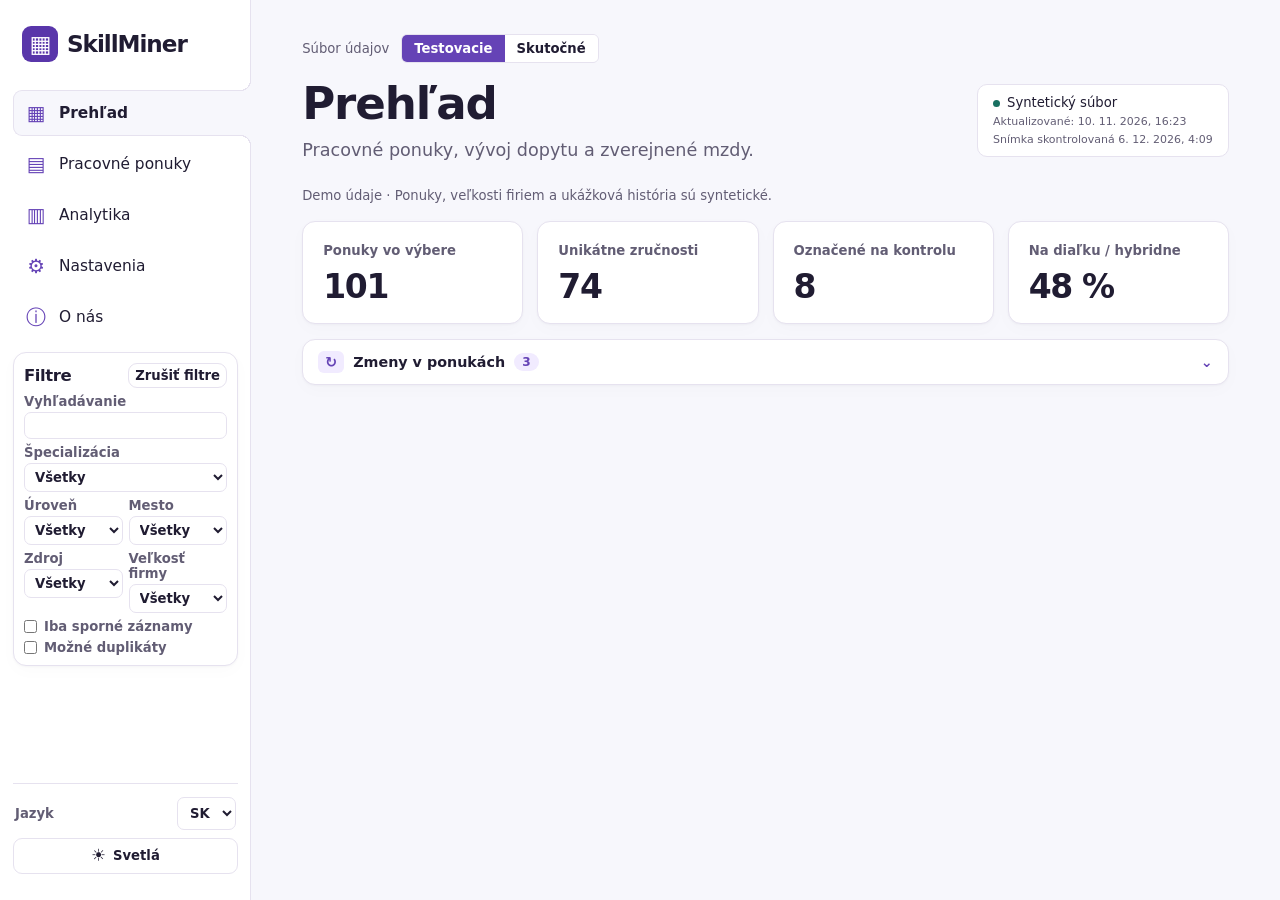
==== commit b8eada0b: "Add skill analytics with profile comparisons and salary conversion" ====
--- a/frontend/index.html
+++ b/frontend/index.html
@@ -15,11 +15,18 @@
         ? mode : (theme === 'zive' || theme === 'dark' ? 'dark' : 'light');
     } catch {}
   </script>
-  <link rel="stylesheet" href="style.css?v=9">
+  <link rel="stylesheet" href="style.css?v=analytics-3">
   <script src="i18n.js?v=5" defer></script>
   <script src="interface-i18n.js?v=4" defer></script>
   <script src="jobs-model.js?v=2" defer></script>
-  <script src="app.js?v=8" defer></script>
+  <script src="analytics-model.js?v=2" defer></script>
+  <script src="analytics-i18n.js?v=1" defer></script>
+  <script src="analytics-comparison-i18n.js?v=1" defer></script>
+  <script src="analytics-salary-i18n.js?v=1" defer></script>
+  <script src="analytics-fx.js?v=1" defer></script>
+  <script src="analytics-comparison-ui.js?v=2" defer></script>
+  <script src="analytics-ui.js?v=3" defer></script>
+  <script src="app.js?v=analytics-1" defer></script>
 </head>
 <body>
   <div class="app-shell">
@@ -124,42 +131,85 @@
 
       <section class="screen" id="screen-analytics" aria-labelledby="analytics-title" hidden>
         <header class="screen-heading">
-          <h1 id="analytics-title" tabindex="-1" data-i18n="analytics"></h1>
+          <div><span class="eyebrow" data-i18n="skillExplorer"></span><h1 id="analytics-title" tabindex="-1" data-i18n="analytics"></h1><p data-i18n="analyticsIntro"></p></div>
+          <span id="analytics-kind" class="analytics-dataset"></span>
         </header>
         <div id="analytics" class="analytics">
+          <article class="panel skill-picker">
+            <div class="section-title"><div><h2 data-i18n="chooseSkills"></h2><p id="analytics-quality"></p></div><button id="skill-clear" type="button" class="secondary" data-i18n="clearSkills"></button></div>
+            <div class="skill-selected-row"><span class="and-badge">AND</span><div id="selected-skills" class="skill-chips" aria-live="polite"></div></div>
+            <p class="analytics-hint" data-i18n="allSelectedSkills"></p>
+            <label class="skill-search-label"><span class="sr-only" data-i18n="searchSkill"></span><input type="search" id="skill-search" autocomplete="off" data-i18n-placeholder="searchSkill"></label>
+            <div id="skill-catalog" class="skill-chips skill-catalog" role="group" data-i18n-aria="chooseSkills"></div>
+            <button id="skill-more" type="button" class="link-button"></button>
+            <div class="analytics-controls">
+              <label><span data-i18n="period"></span><select id="period"><option value="0" data-i18n="allDates" selected></option><option value="7" data-i18n="last7"></option><option value="30" data-i18n="last30"></option><option value="90" data-i18n="last90"></option></select></label>
+              <label><span data-i18n="dateFrom"></span><input type="date" id="analytics-from"></label>
+              <label><span data-i18n="dateTo"></span><input type="date" id="analytics-to"></label>
+              <label><span data-i18n="offerCurrency"></span><select id="analytics-pay-currency"></select></label>
+              <label><span data-i18n="offerPeriod"></span><select id="analytics-pay-period"><option value="month" data-i18n="month"></option><option value="year" data-i18n="year"></option><option value="hour" data-i18n="hour"></option></select></label>
+            </div>
+            <p id="analytics-scope" class="analytics-hint" aria-live="polite"></p>
+            <p id="analytics-conversion-note" class="analytics-hint"></p>
+            <p id="analytics-fx-note" class="analytics-hint"><a id="analytics-fx-source" href="https://www.ecb.europa.eu/stats/policy_and_exchange_rates/euro_reference_exchange_rates/html/index.en.html" target="_blank" rel="noopener"></a></p>
+          </article>
           <article class="panel chart-panel">
-            <div class="section-title">
-              <div><h2 data-i18n="activity"></h2><p data-i18n="activityNote"></p></div>
-              <label class="period"><span class="sr-only" data-i18n="period"></span>
-                <select id="period"><option value="7" data-i18n="last7"></option><option value="30" data-i18n="last30" selected></option><option value="90" data-i18n="last90"></option></select>
-              </label>
-            </div>
-            <div class="chart-legend" id="activity-legend"></div>
-            <div id="activity"></div>
-          </article>
-          <article class="panel chart-panel">
-            <div class="section-title"><div><h2 data-i18n="payComparison"></h2><p data-i18n="payMethod"></p></div></div>
-            <div id="pay-comparison"></div>
-          </article>
+            <div class="section-title"><div><h2 data-i18n="funnelTitle"></h2><p data-i18n="funnelIntro"></p></div></div>
+            <div id="skill-funnel" class="skill-funnel" aria-live="polite"></div>
+            <p id="skill-funnel-note" class="analytics-hint"></p>
+          </article>
+          <div id="analytics-metrics" class="metrics analytics-metrics" aria-live="polite">
+            <article><span data-i18n="matchingJobs"></span><strong id="analytics-count">—</strong><small id="analytics-total"></small></article>
+            <article><span data-i18n="demandShare"></span><strong id="analytics-share">—</strong><small data-i18n="withinChecked"></small></article>
+            <article><span data-i18n="medianMinimum"></span><strong id="analytics-median">—</strong><small id="analytics-pay-sample"></small></article>
+            <article><span data-i18n="company"></span><strong id="analytics-companies">—</strong><small id="analytics-remote"></small></article>
+          </div>
+          <p id="analytics-pay-coverage" class="analytics-hint"></p>
+          <p id="analytics-empty" class="analytics-empty" data-i18n="noSkillMatches" hidden></p>
           <div class="chart-grid">
-            <article class="panel chart-panel">
-              <div class="section-title"><h2 data-i18n="technologiesSample"></h2>
-                <div class="segmented" role="group" data-i18n-aria="rankMode">
-                  <button id="rank-required" type="button" class="active" aria-pressed="true" data-i18n="rankRequired"></button>
-                  <button id="rank-nice" type="button" aria-pressed="false" data-i18n="rankNice"></button>
+            <article class="panel chart-panel"><div class="section-title"><div><h2 data-i18n="observedDemand"></h2><p data-i18n="demandMethod"></p></div></div><div id="activity-legend" class="chart-legend"></div><div id="activity"></div></article>
+            <article class="panel chart-panel"><div class="section-title"><div><h2 data-i18n="salaryTrend"></h2><p data-i18n="salaryMethod"></p></div></div><div id="analytics-pay-trend"></div></article>
+          </div>
+          <p id="analytics-date-note" class="analytics-hint"></p>
+          <div class="chart-grid">
+            <article class="panel chart-panel"><div class="section-title"><div><h2 data-i18n="salaryDistribution"></h2><p id="analytics-pay-range"></p></div></div><div id="analytics-histogram"></div></article>
+            <article class="panel chart-panel"><div class="section-title"><h2 data-i18n="distribution"></h2><label class="period"><span class="sr-only" data-i18n="distribution"></span><select id="group-by"><option value="seniority" data-i18n="seniority"></option><option value="location" data-i18n="location"></option><option value="specialization" data-i18n="specialization"></option></select></label></div><div id="distribution"></div></article>
+          </div>
+          <div class="chart-grid">
+            <article class="panel chart-panel related-skills-panel"><div class="section-title"><div><h2 data-i18n="relatedSkills"></h2><p data-i18n="relatedSkillsNote"></p></div><div class="segmented" role="group" data-i18n-aria="rankMode"><button id="rank-required" type="button" class="active" aria-pressed="true" data-i18n="rankRequired"></button><button id="rank-nice" type="button" aria-pressed="false" data-i18n="rankNice"></button></div></div><div id="bars"></div></article>
+            <article class="panel chart-panel"><div class="section-title"><div><h2 data-i18n="payComparison"></h2><p data-i18n="payMethod"></p></div></div><div id="pay-comparison"></div></article>
+          </div>
+          <article class="panel chart-panel"><div class="section-title"><div><h2 data-i18n="matchingPostings"></h2><p data-i18n="matchingPostingsNote"></p></div><span id="analytics-result-count" class="pill"></span></div><div id="analytics-results" class="table-wrap"></div><button id="analytics-more" type="button" class="secondary" data-i18n="more"></button></article>
+          <article class="panel chart-panel comparison-panel" id="company-offer">
+            <div class="section-title"><div><h2 data-i18n="firmOffer"></h2><p data-i18n="firmOfferIntro"></p></div></div>
+            <p class="analytics-hint comparison-scope" data-i18n="independentProfiles"></p>
+            <div class="offer-layout">
+              <div>
+                <h3 data-i18n="offerRequirements"></h3><div id="offer-profile-controls" class="profile-controls"></div>
+                <div class="offer-pay-fields">
+                  <label><span data-i18n="offerGross"></span><input id="offer-amount" type="number" min="0.01" step="0.01" inputmode="decimal" placeholder="2600" autocomplete="off"></label>
+                  <label><span data-i18n="offerCurrency"></span><select id="offer-currency"></select></label>
+                  <label><span data-i18n="offerPeriod"></span><select id="offer-period"><option value="month" data-i18n="month"></option><option value="year" data-i18n="year"></option><option value="hour" data-i18n="hour"></option></select></label>
                 </div>
               </div>
-              <div id="bars"></div>
-            </article>
-            <article class="panel chart-panel">
-              <div class="section-title"><h2 data-i18n="distribution"></h2>
-                <label class="period"><span class="sr-only" data-i18n="distribution"></span>
-                  <select id="group-by"><option value="specialization" data-i18n="specialization"></option><option value="seniority" data-i18n="seniority"></option><option value="location" data-i18n="location"></option></select>
-                </label>
-              </div>
-              <div id="distribution"></div>
-            </article>
-          </div>
+              <div id="offer-result" class="offer-result" aria-live="polite"></div>
+            </div>
+            <p class="analytics-hint" data-i18n="profileScopeNote"></p>
+            <p class="analytics-hint" data-i18n="comparisonLocal"></p>
+          </article>
+          <article class="panel chart-panel comparison-panel" id="profile-comparison">
+            <div class="section-title"><div><h2 data-i18n="comparisonProfiles"></h2><p data-i18n="comparisonProfilesIntro"></p></div></div>
+            <p class="analytics-hint comparison-scope" data-i18n="independentProfiles"></p>
+            <div class="profiles-grid">
+              <section class="profile-card profile-a" aria-labelledby="profile-a-title"><div class="section-title"><h3 id="profile-a-title" data-i18n="profileA"></h3><button type="button" id="profile-a-example" class="link-button"></button></div><div id="profile-a-profile-controls" class="profile-controls"></div></section>
+              <section class="profile-card profile-b" aria-labelledby="profile-b-title"><div class="section-title"><h3 id="profile-b-title" data-i18n="profileB"></h3><button type="button" id="profile-b-example" class="link-button"></button></div><div id="profile-b-profile-controls" class="profile-controls"></div></section>
+            </div>
+            <div class="profile-unit-fields"><label><span data-i18n="offerCurrency"></span><select id="profiles-currency"></select></label><label><span data-i18n="offerPeriod"></span><select id="profiles-period"><option value="month" data-i18n="month"></option><option value="year" data-i18n="year"></option><option value="hour" data-i18n="hour"></option></select></label></div>
+            <div class="profiles-grid profile-plots"><section><h3 data-i18n="comparisonCounts"></h3><div id="profiles-count-chart"></div></section><section><h3 id="profiles-pay-title"></h3><div id="profiles-pay-chart"></div></section></div>
+            <div id="profiles-table" class="table-wrap" aria-live="polite"></div>
+            <p id="profiles-overlap" class="analytics-hint"></p><p id="profiles-difference" class="profile-difference"></p>
+            <p class="analytics-hint" data-i18n="comparisonMethod"></p><p class="analytics-hint" data-i18n="profileScopeNote"></p>
+          </article>
         </div>
       </section>
 
--- a/frontend/style.css
+++ b/frontend/style.css
@@ -394,3 +394,120 @@
 body[data-dataset="real"] .dot { background: var(--real); }
 .detail-content .summary, #detail-content .summary { color: var(--ink); line-height: 1.5; }
 
+
+/* Skill-based analytics */
+.skill-picker { padding: 22px; }
+.skill-picker .section-title { align-items: flex-start; gap: 14px; }
+.skill-picker .section-title p { margin-top: 6px; font-size: .75rem; line-height: 1.55; }
+.analytics-dataset { flex-shrink: 0; padding: 8px 13px; border: 1px solid var(--line); border-radius: 99px; background: var(--soft); color: var(--accent); font-size: .75rem; font-weight: 650; }
+.skill-selected-row { display: flex; align-items: center; gap: 12px; min-height: 61px; margin: 20px 0 8px; padding: 12px; border-radius: 10px; background: var(--page); border: 1px solid var(--line); }
+.and-badge { padding: 5px 7px; font-size: .625rem; letter-spacing: .08em; font-weight: 800; border: 1px solid var(--accent); border-radius: 5px; color: var(--accent); }
+.skill-chips { display: flex; flex-wrap: wrap; gap: 7px; align-items: center; }
+.skill-chip { display: inline-flex; align-items: center; justify-content: center; gap: 10px; padding: 8px 12px; border: 1px solid var(--line); border-radius: 8px; background: var(--surface); color: var(--ink); font-size: .75rem; font-weight: 550; }
+.skill-chip:hover { border-color: var(--accent); background: var(--soft); }
+.skill-chip[aria-pressed="true"], .skill-chip.selected { color: var(--inverse); background: var(--accent); border-color: var(--accent); }
+.skill-chip-count { color: var(--muted); font-size: .6875rem; }
+.skill-chip[aria-pressed="true"] .skill-chip-count { color: inherit; opacity: .85; }
+.analytics-hint { color: var(--muted); font-size: .75rem; line-height: 1.6; }
+.skill-search-label { display: block; margin: 18px 0 12px; max-width: 440px; }
+.skill-search-label input { width: 100%; }
+.skill-catalog { min-height: 36px; }
+#skill-more { margin-top: 12px; font-size: .75rem; }
+.analytics-controls { display: grid; grid-template-columns: repeat(5, minmax(0, 1fr)); align-items: end; gap: 13px; padding-top: 20px; margin-top: 20px; border-top: 1px solid var(--line); }
+.analytics-controls label { min-width: 0; }
+.analytics-controls label > span { font-size: .75rem; }
+.analytics-controls input, .analytics-controls select { width: 100%; min-width: 0; }
+#analytics-scope { margin-top: 11px; }
+.analytics-metrics { margin: 0; }
+.analytics-metrics small { display: block; margin-top: 7px; font-size: .6875rem; color: var(--muted); line-height: 1.5; }
+.analytics-empty { padding: 17px 20px; border: 1px solid var(--line); border-radius: 10px; background: var(--soft); color: var(--accent); font-size: .8125rem; }
+.analytics-chart-preview { min-height: 22px; font-size: .6875rem; color: var(--muted); padding: 4px 0; }
+.analytics-result-skills { display: flex; flex-wrap: wrap; gap: 4px; max-width: 390px; }
+.analytics-result-skills .tag { font-size: .625rem; }
+.analytics-highlight { box-shadow: inset 0 0 0 1px var(--accent); color: var(--accent); font-weight: 700; }
+#analytics-results td { white-space: normal; min-width: 110px; }
+#analytics-results td:first-child { min-width: 200px; }
+#analytics-results td:last-child { min-width: 240px; }
+#analytics-more { margin-top: 15px; }
+#analytics-histogram { margin-top: 16px; }
+#analytics-date-note { margin: -3px 2px 3px; }
+#analytics .chart-panel .section-title { flex-wrap: wrap; align-items: flex-start; }
+#analytics .chart-panel .section-title > div:not(.segmented) { min-width: 0; flex: 1 1 220px; }
+#analytics .chart-panel .section-title h2, #analytics .chart-panel .section-title p { overflow-wrap: anywhere; }
+#analytics .chart-panel .section-title p { line-height: 1.55; }
+.related-skills-panel .section-title .segmented { flex: 0 0 auto; max-width: 100%; }
+.related-skills-panel .segmented button { flex: 0 0 auto; white-space: nowrap; }
+#analytics-fx-note a { overflow-wrap: anywhere; }
+#analytics-histogram .bar-label { font-variant-numeric: tabular-nums; }
+.skill-funnel { display: flex; flex-wrap: wrap; gap: 12px; margin: 18px 0 12px; }
+.funnel-step { flex: 1 1 145px; min-width: 0; padding: 15px; border: 1px solid var(--line); border-radius: 9px; background: var(--page); }
+.funnel-step.is-final { border-color: var(--accent); background: var(--soft); }
+.funnel-name { display: block; font-size: .75rem; overflow-wrap: anywhere; }
+.funnel-step strong { display: block; font-size: 1.65rem; margin: 7px 0; font-variant-numeric: tabular-nums; }
+.funnel-removed, .funnel-step small { display: block; color: var(--muted); font-size: .6875rem; line-height: 1.6; }
+.funnel-track { height: 5px; margin-top: 12px; border-radius: 9px; background: var(--line); overflow: hidden; }
+.funnel-track span { display: block; height: 100%; background: var(--accent); }
+.comparison-panel h3 { font-size: .875rem; margin: 0 0 14px; }
+.comparison-scope { padding: 10px 12px; border-radius: 7px; background: var(--page); margin-bottom: 20px; }
+.offer-layout, .profiles-grid { display: grid; grid-template-columns: repeat(2, minmax(0, 1fr)); gap: 22px; }
+.offer-layout > *, .profiles-grid > * { min-width: 0; }
+.comparison-selected { min-height: 40px; margin-bottom: 12px; }
+.profile-controls input, .profile-controls select, .offer-pay-fields input, .offer-pay-fields select, .profile-unit-fields select { width: 100%; min-width: 0; }
+.comparison-options { margin-top: 12px; }
+.comparison-options .skill-chip { font-size: .6875rem; padding: 7px 9px; }
+.profile-actions { display: flex; flex-wrap: wrap; gap: 10px 18px; margin: 14px 0; }
+.profile-actions button, .profile-card .link-button { font-size: .6875rem; text-align: left; }
+.profile-filters { display: grid; grid-template-columns: repeat(2, minmax(0, 1fr)); gap: 10px; }
+.profile-filters label:last-child { grid-column: 1 / -1; }
+.profile-filters label, .offer-pay-fields label, .profile-unit-fields label { min-width: 0; }
+.profile-filters label > span, .offer-pay-fields label > span, .profile-unit-fields label > span { font-size: .6875rem; }
+.offer-pay-fields { display: grid; grid-template-columns: minmax(0, 1.5fr) repeat(2, minmax(0, 1fr)); gap: 10px; margin-top: 18px; padding-top: 18px; border-top: 1px solid var(--line); }
+.offer-result { padding: 20px; border: 1px solid var(--line); border-radius: 10px; background: var(--page); }
+.offer-status { font-size: .875rem; font-weight: 650; line-height: 1.6; }
+.offer-status[data-status="within_range"], .offer-status[data-status="above_range"] { color: var(--accent); }
+.offer-status[data-status="below_range"] { color: var(--warning); }
+.offer-metrics { display: grid; grid-template-columns: repeat(3, minmax(0, 1fr)); gap: 10px; margin: 20px 0; }
+.comparison-metric { min-width: 0; }
+.comparison-metric > span, .comparison-metric small { display: block; color: var(--muted); font-size: .6875rem; line-height: 1.5; }
+.comparison-metric strong { display: block; font-size: 1.25rem; margin: 8px 0 5px; font-variant-numeric: tabular-nums; overflow-wrap: anywhere; }
+.offer-percentile-label { display: flex; justify-content: space-between; gap: 12px; align-items: center; margin-top: 24px; font-size: .75rem; }
+.offer-percentile-label strong { color: var(--accent); font-size: 1.25rem; }
+.offer-percentile { position: relative; height: 12px; margin-top: 17px; border-radius: 20px; background: var(--line); }
+.offer-percentile::before { content: ""; position: absolute; left: 25%; width: 50%; height: 100%; background: var(--accent); opacity: .4; }
+.offer-marker { position: absolute; top: -5px; height: 22px; width: 4px; border-radius: 3px; background: var(--ink); transform: translateX(-50%); }
+.offer-percentile-scale { display: flex; justify-content: space-between; margin-top: 10px; font-size: .625rem; color: var(--muted); }
+.profile-card { padding: 18px; background: var(--page); border: 1px solid var(--line); border-top: 3px solid var(--accent); border-radius: 9px; }
+.profile-b { border-top-color: var(--blue); }
+.profile-card .section-title { flex-wrap: wrap; gap: 10px; margin-bottom: 15px; }
+.profile-card h3 { margin: 0; }
+.profile-unit-fields { display: flex; flex-wrap: wrap; gap: 12px; margin: 22px 0; }
+.profile-unit-fields label { width: 150px; }
+.profile-plots { margin: 20px 0; padding-top: 20px; border-top: 1px solid var(--line); }
+.profile-plots .bars > div:nth-child(2) .bar-fill { background: var(--blue); }
+.profile-difference { font-size: .875rem; color: var(--accent); font-weight: 650; line-height: 1.6; }
+#profiles-table th, #profiles-table td { white-space: normal; font-variant-numeric: tabular-nums; }
+@media (max-width: 1150px) {
+  .analytics-controls { grid-template-columns: repeat(2, minmax(0, 1fr)); }
+  .analytics-metrics { grid-template-columns: repeat(2, minmax(0, 1fr)); }
+  .offer-layout, .profiles-grid { grid-template-columns: minmax(0, 1fr); }
+}
+@media (max-width: 580px) {
+  .skill-picker { padding: 15px; }
+  #screen-analytics .screen-heading { align-items: flex-start; }
+  .analytics-dataset { font-size: .625rem; padding: 6px 9px; }
+  .skill-picker .section-title { flex-wrap: wrap; }
+  .skill-selected-row { align-items: flex-start; }
+  .skill-chip { padding: 8px 10px; font-size: .6875rem; }
+  .analytics-controls { gap: 10px; }
+  .analytics-controls label:last-child { grid-column: 1 / -1; }
+  .analytics-metrics article { padding: 14px; }
+  .skill-funnel { gap: 8px; }
+  .funnel-step { flex-basis: 110px; padding: 12px; }
+  .offer-pay-fields { grid-template-columns: repeat(2, minmax(0, 1fr)); }
+  .offer-pay-fields label:first-child { grid-column: 1 / -1; }
+  .offer-result, .profile-card { padding: 13px; }
+  .offer-metrics { grid-template-columns: minmax(0, 1fr); }
+  .comparison-metric { padding-bottom: 10px; border-bottom: 1px solid var(--line); }
+  .comparison-metric strong { margin-top: 4px; }
+  .profile-unit-fields label { width: calc(50% - 6px); }
+}
